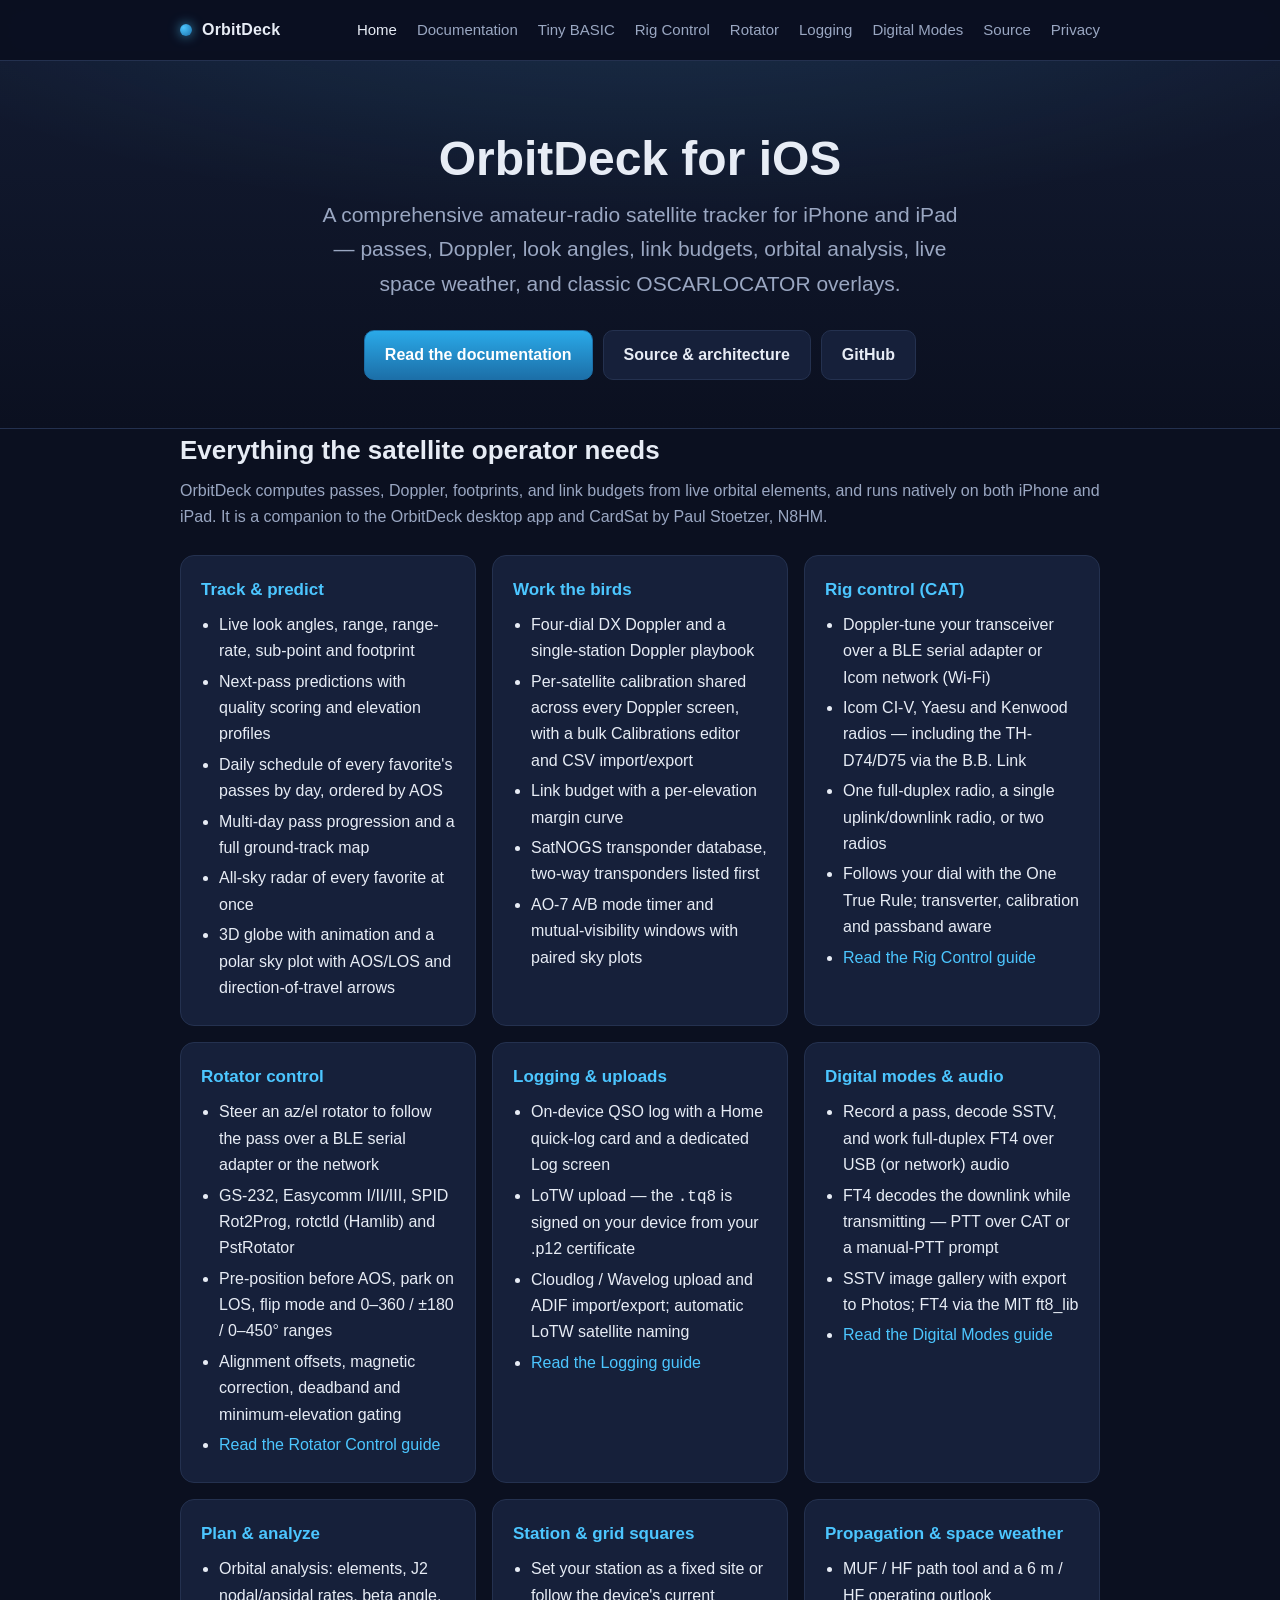
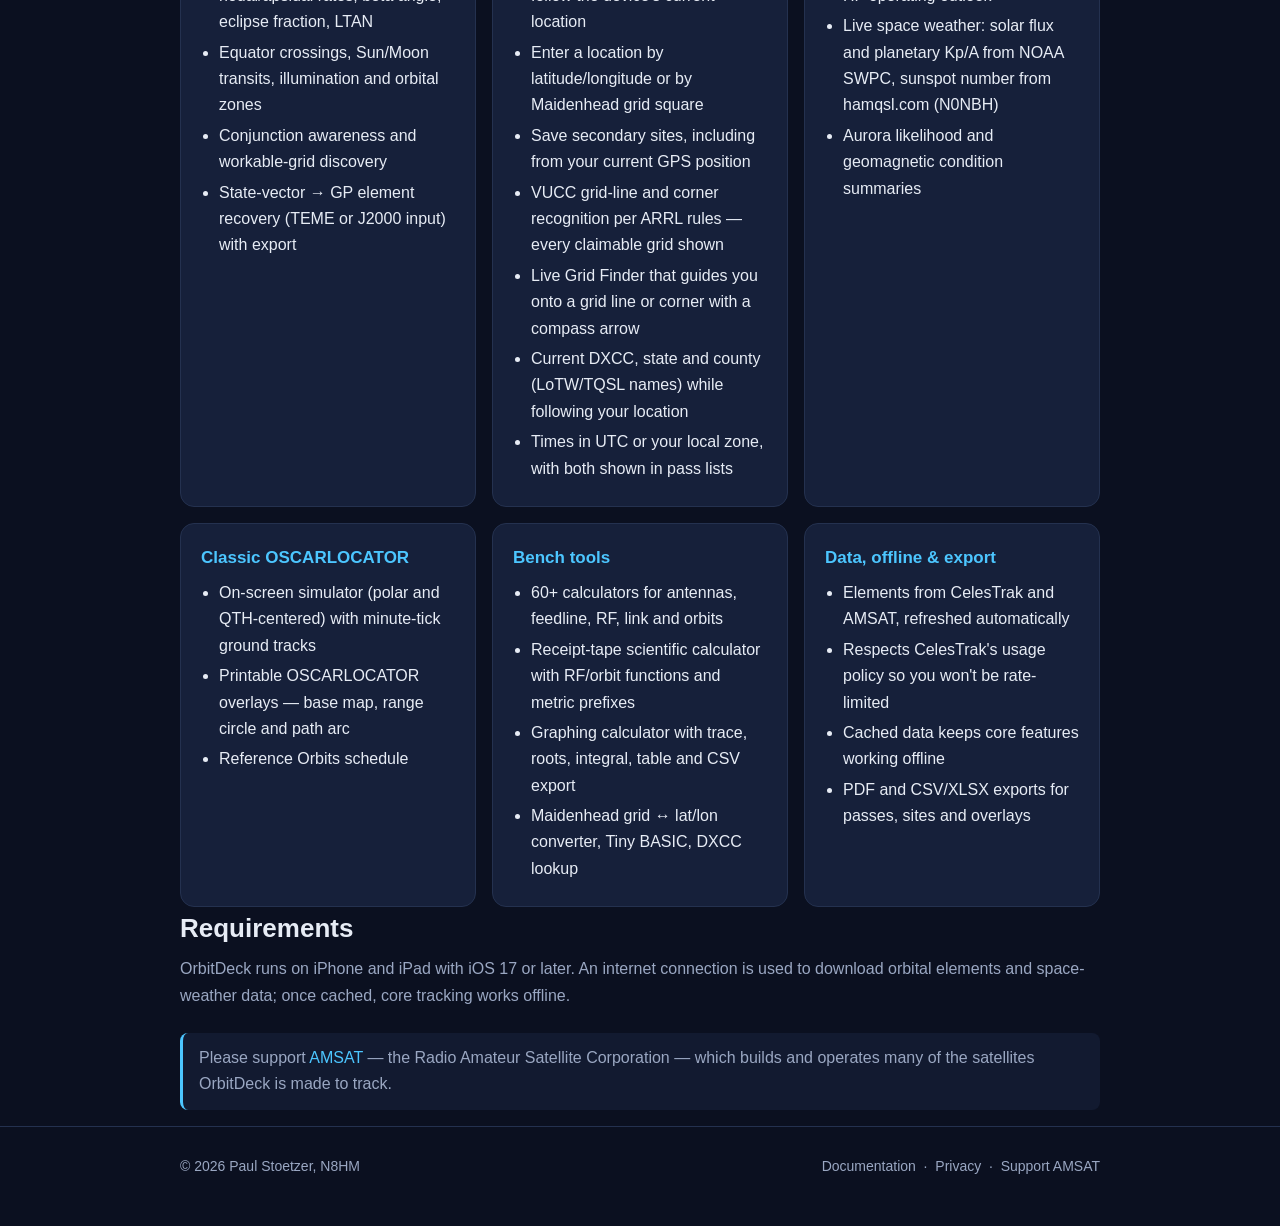
==== docs/index.html @ 274c2a49 "0.9.14: logging + LoTW/Cloudlog, SSTV, full-duplex FT4, rigctl, HEO arrow fix Turns OrbitDeck into a" ====
<!DOCTYPE html>
<html lang="en">
<head>
    <meta charset="utf-8">
    <meta name="viewport" content="width=device-width, initial-scale=1">
    <title>OrbitDeck for iOS — Amateur satellite tracking</title>
    <meta name="description" content="OrbitDeck for iOS is a comprehensive amateur-radio satellite tracker for iPhone and iPad: passes, Doppler, look angles, link budgets, orbital analysis, space weather, and classic OSCARLOCATOR overlays.">
    <link rel="stylesheet" href="styles.css">
</head>
<body>
    <header class="site-header">
        <nav class="nav">
            <a class="brand" href="index.html"><span class="dot"></span>OrbitDeck</a>
            <a class="navlink" href="index.html" aria-current="page">Home</a>
            <a class="navlink" href="documentation.html">Documentation</a>
            <a class="navlink" href="tinybasic.html">Tiny BASIC</a>
            <a class="navlink" href="catcontrol.html">Rig Control</a>
            <a class="navlink" href="rotator.html">Rotator</a>
            <a class="navlink" href="logging.html">Logging</a>
            <a class="navlink" href="digitalmodes.html">Digital Modes</a>
            <a class="navlink" href="source.html">Source</a>
            <a class="navlink" href="privacy.html">Privacy</a>
        </nav>
    </header>

    <section class="hero">
        <div class="container">
            <h1>OrbitDeck for iOS</h1>
            <p class="tagline">A comprehensive amateur-radio satellite tracker for iPhone and iPad — passes, Doppler, look angles, link budgets, orbital analysis, live space weather, and classic OSCARLOCATOR overlays.</p>
            <div class="badges">
                <a class="btn primary" href="documentation.html">Read the documentation</a>
                <a class="btn" href="source.html">Source &amp; architecture</a>
                <a class="btn" href="https://github.com/prstoetzer/OrbitDeckiOS" rel="noopener">GitHub</a>
            </div>
        </div>
    </section>

    <section class="container">
        <h2>Everything the satellite operator needs</h2>
        <p class="section-intro">OrbitDeck computes passes, Doppler, footprints, and link budgets from live orbital elements, and runs natively on both iPhone and iPad. It is a companion to the OrbitDeck desktop app and CardSat by Paul Stoetzer, N8HM.</p>

        <div class="grid">
            <div class="card">
                <h3>Track &amp; predict</h3>
                <ul>
                    <li>Live look angles, range, range-rate, sub-point and footprint</li>
                    <li>Next-pass predictions with quality scoring and elevation profiles</li>
                    <li>Daily schedule of every favorite's passes by day, ordered by AOS</li>
                    <li>Multi-day pass progression and a full ground-track map</li>
                    <li>All-sky radar of every favorite at once</li>
                    <li>3D globe with animation and a polar sky plot with AOS/LOS and direction-of-travel arrows</li>
                </ul>
            </div>

            <div class="card">
                <h3>Work the birds</h3>
                <ul>
                    <li>Four-dial DX Doppler and a single-station Doppler playbook</li>
                    <li>Per-satellite calibration shared across every Doppler screen, with a bulk Calibrations editor and CSV import/export</li>
                    <li>Link budget with a per-elevation margin curve</li>
                    <li>SatNOGS transponder database, two-way transponders listed first</li>
                    <li>AO-7 A/B mode timer and mutual-visibility windows with paired sky plots</li>
                </ul>
            </div>

            <div class="card">
                <h3>Rig control (CAT)</h3>
                <ul>
                    <li>Doppler-tune your transceiver over a BLE serial adapter or Icom network (Wi-Fi)</li>
                    <li>Icom CI-V, Yaesu and Kenwood radios — including the TH-D74/D75 via the B.B. Link</li>
                    <li>One full-duplex radio, a single uplink/downlink radio, or two radios</li>
                    <li>Follows your dial with the One True Rule; transverter, calibration and passband aware</li>
                    <li><a href="catcontrol.html">Read the Rig Control guide</a></li>
                </ul>
            </div>

            <div class="card">
                <h3>Rotator control</h3>
                <ul>
                    <li>Steer an az/el rotator to follow the pass over a BLE serial adapter or the network</li>
                    <li>GS-232, Easycomm I/II/III, SPID Rot2Prog, rotctld (Hamlib) and PstRotator</li>
                    <li>Pre-position before AOS, park on LOS, flip mode and 0–360 / ±180 / 0–450° ranges</li>
                    <li>Alignment offsets, magnetic correction, deadband and minimum-elevation gating</li>
                    <li><a href="rotator.html">Read the Rotator Control guide</a></li>
                </ul>
            </div>

            <div class="card">
                <h3>Logging &amp; uploads</h3>
                <ul>
                    <li>On-device QSO log with a Home quick-log card and a dedicated Log screen</li>
                    <li>LoTW upload — the <code>.tq8</code> is signed on your device from your .p12 certificate</li>
                    <li>Cloudlog / Wavelog upload and ADIF import/export; automatic LoTW satellite naming</li>
                    <li><a href="logging.html">Read the Logging guide</a></li>
                </ul>
            </div>

            <div class="card">
                <h3>Digital modes &amp; audio</h3>
                <ul>
                    <li>Record a pass, decode SSTV, and work full-duplex FT4 over USB (or network) audio</li>
                    <li>FT4 decodes the downlink while transmitting — PTT over CAT or a manual-PTT prompt</li>
                    <li>SSTV image gallery with export to Photos; FT4 via the MIT ft8_lib</li>
                    <li><a href="digitalmodes.html">Read the Digital Modes guide</a></li>
                </ul>
            </div>

            <div class="card">
                <h3>Plan &amp; analyze</h3>
                <ul>
                    <li>Orbital analysis: elements, J2 nodal/apsidal rates, beta angle, eclipse fraction, LTAN</li>
                    <li>Equator crossings, Sun/Moon transits, illumination and orbital zones</li>
                    <li>Conjunction awareness and workable-grid discovery</li>
                    <li>State-vector &rarr; GP element recovery (TEME or J2000 input) with export</li>
                </ul>
            </div>

            <div class="card">
                <h3>Station &amp; grid squares</h3>
                <ul>
                    <li>Set your station as a fixed site or follow the device's current location</li>
                    <li>Enter a location by latitude/longitude or by Maidenhead grid square</li>
                    <li>Save secondary sites, including from your current GPS position</li>
                    <li>VUCC grid-line and corner recognition per ARRL rules — every claimable grid shown</li>
                    <li>Live Grid Finder that guides you onto a grid line or corner with a compass arrow</li>
                    <li>Current DXCC, state and county (LoTW/TQSL names) while following your location</li>
                    <li>Times in UTC or your local zone, with both shown in pass lists</li>
                </ul>
            </div>

            <div class="card">
                <h3>Propagation &amp; space weather</h3>
                <ul>
                    <li>MUF / HF path tool and a 6 m / HF operating outlook</li>
                    <li>Live space weather: solar flux and planetary Kp/A from NOAA SWPC, sunspot number from hamqsl.com (N0NBH)</li>
                    <li>Aurora likelihood and geomagnetic condition summaries</li>
                </ul>
            </div>

            <div class="card">
                <h3>Classic OSCARLOCATOR</h3>
                <ul>
                    <li>On-screen simulator (polar and QTH-centered) with minute-tick ground tracks</li>
                    <li>Printable OSCARLOCATOR overlays — base map, range circle and path arc</li>
                    <li>Reference Orbits schedule</li>
                </ul>
            </div>

            <div class="card">
                <h3>Bench tools</h3>
                <ul>
                    <li>60+ calculators for antennas, feedline, RF, link and orbits</li>
                    <li>Receipt-tape scientific calculator with RF/orbit functions and metric prefixes</li>
                    <li>Graphing calculator with trace, roots, integral, table and CSV export</li>
                    <li>Maidenhead grid &harr; lat/lon converter, Tiny BASIC, DXCC lookup</li>
                </ul>
            </div>

            <div class="card">
                <h3>Data, offline &amp; export</h3>
                <ul>
                    <li>Elements from CelesTrak and AMSAT, refreshed automatically</li>
                    <li>Respects CelesTrak's usage policy so you won't be rate-limited</li>
                    <li>Cached data keeps core features working offline</li>
                    <li>PDF and CSV/XLSX exports for passes, sites and overlays</li>
                </ul>
            </div>
        </div>
    </section>

    <section class="container">
        <h2>Requirements</h2>
        <p class="section-intro">OrbitDeck runs on iPhone and iPad with iOS 17 or later. An internet connection is used to download orbital elements and space-weather data; once cached, core tracking works offline.</p>

        <div class="note">
            Please support <a href="https://www.amsat.org" rel="noopener">AMSAT</a> — the Radio Amateur Satellite Corporation — which builds and operates many of the satellites OrbitDeck is made to track.
        </div>
    </section>

    <footer class="site-footer">
        <div class="container">
            <span>&copy; 2026 Paul Stoetzer, N8HM</span>
            <span>
                <a href="documentation.html">Documentation</a> &nbsp;·&nbsp;
                <a href="privacy.html">Privacy</a> &nbsp;·&nbsp;
                <a href="https://www.amsat.org" rel="noopener">Support AMSAT</a>
            </span>
        </div>
    </footer>
</body>
</html>
---- docs/styles.css ----
/* OrbitDeck for iOS — GitHub Pages site
   Dependency-free static styles (no Jekyll build required). */

:root {
    --bg: #0b1020;
    --bg-elev: #121a30;
    --panel: #16203a;
    --border: #24314f;
    --text: #e7ecf5;
    --muted: #9aa7c2;
    --accent: #4cc6ff;
    --accent-2: #7ee787;
    --warning: #ffcc66;
    --max: 960px;
}

* { box-sizing: border-box; }

html { scroll-behavior: smooth; }

body {
    margin: 0;
    background: var(--bg);
    color: var(--text);
    font: 16px/1.65 -apple-system, BlinkMacSystemFont, "Segoe UI", Roboto, Helvetica, Arial, sans-serif;
    -webkit-font-smoothing: antialiased;
}

a { color: var(--accent); text-decoration: none; }
a:hover { text-decoration: underline; }

.container { max-width: var(--max); margin: 0 auto; padding: 0 20px; }

/* Header / nav */
.site-header {
    position: sticky;
    top: 0;
    z-index: 10;
    background: rgba(11, 16, 32, 0.85);
    backdrop-filter: saturate(160%) blur(12px);
    border-bottom: 1px solid var(--border);
}
.nav {
    display: flex;
    align-items: center;
    gap: 20px;
    height: 60px;
    max-width: var(--max);
    margin: 0 auto;
    padding: 0 20px;
}
.nav .brand {
    font-weight: 700;
    letter-spacing: 0.2px;
    color: var(--text);
    margin-right: auto;
    display: flex;
    align-items: center;
    gap: 10px;
}
.nav .brand .dot {
    width: 12px; height: 12px; border-radius: 50%;
    background: radial-gradient(circle at 30% 30%, var(--accent), #1c6fa8);
    box-shadow: 0 0 12px rgba(76, 198, 255, 0.7);
}
.nav a.navlink { color: var(--muted); font-size: 15px; }
.nav a.navlink:hover, .nav a.navlink[aria-current="page"] { color: var(--text); text-decoration: none; }

/* Hero */
.hero {
    padding: 72px 0 48px;
    text-align: center;
    background:
        radial-gradient(1200px 400px at 50% -120px, rgba(76,198,255,0.14), transparent 70%),
        linear-gradient(180deg, var(--bg-elev), var(--bg));
    border-bottom: 1px solid var(--border);
}
.hero h1 { font-size: clamp(30px, 6vw, 48px); margin: 0 0 12px; line-height: 1.1; }
.hero p.tagline { font-size: clamp(17px, 3vw, 21px); color: var(--muted); max-width: 640px; margin: 0 auto 28px; }
.hero .badges { display: flex; gap: 10px; justify-content: center; flex-wrap: wrap; }

.btn {
    display: inline-block;
    padding: 11px 20px;
    border-radius: 10px;
    font-weight: 600;
    border: 1px solid var(--border);
    background: var(--panel);
    color: var(--text);
}
.btn.primary { background: linear-gradient(180deg, #2aa9e8, #1c6fa8); border-color: #1c6fa8; color: #fff; }
.btn:hover { text-decoration: none; border-color: var(--accent); }

/* Sections */
section { padding: 40px 0; }
h2 { font-size: 26px; margin: 0 0 6px; }
h3 { font-size: 19px; margin: 26px 0 8px; }
.section-intro { color: var(--muted); margin: 0 0 24px; }

/* Feature grid */
.grid { display: grid; grid-template-columns: repeat(auto-fit, minmax(260px, 1fr)); gap: 16px; }
.card {
    background: var(--panel);
    border: 1px solid var(--border);
    border-radius: 14px;
    padding: 20px;
}
.card h3 { margin-top: 0; color: var(--accent); font-size: 17px; }
.card ul { margin: 8px 0 0; padding-left: 18px; }
.card li { margin: 4px 0; color: var(--text); }
.card li span { color: var(--muted); }

/* Docs layout */
.doc { display: grid; grid-template-columns: 220px 1fr; gap: 32px; align-items: start; }
.toc {
    position: sticky; top: 76px;
    border: 1px solid var(--border);
    border-radius: 12px;
    background: var(--panel);
    padding: 14px 16px;
    font-size: 14px;
}
.toc h4 { margin: 0 0 8px; font-size: 12px; letter-spacing: 0.08em; text-transform: uppercase; color: var(--muted); }
.toc a { display: block; color: var(--muted); padding: 3px 0; }
.toc a:hover { color: var(--text); text-decoration: none; }
.doc-body h2 { scroll-margin-top: 76px; border-top: 1px solid var(--border); padding-top: 26px; margin-top: 8px; }
.doc-body h2:first-child { border-top: 0; padding-top: 0; }
.doc-body code {
    background: var(--bg-elev); border: 1px solid var(--border);
    padding: 1px 6px; border-radius: 6px; font-size: 0.9em;
}
.doc-body pre {
    background: var(--bg-elev);
    border: 1px solid var(--border);
    border-radius: 10px;
    padding: 14px 16px;
    overflow-x: auto;
    font-size: 13.5px;
    line-height: 1.55;
    margin: 14px 0;
}
.doc-body pre code {
    background: none; border: 0; padding: 0; font-size: inherit;
}
.doc-body pre, .doc-body pre code {
    font-family: ui-monospace, SFMono-Regular, Menlo, Consolas, monospace;
    color: var(--text);
}
.swatch {
    display: inline-block; width: 14px; height: 14px;
    border-radius: 3px; border: 1px solid var(--border);
    vertical-align: middle; margin-right: 6px;
}
.doc-body table { border-collapse: collapse; width: 100%; margin: 14px 0; font-size: 14px; }
.doc-body th, .doc-body td { border: 1px solid var(--border); padding: 8px 10px; text-align: left; vertical-align: top; }
.doc-body th { background: var(--bg-elev); color: var(--muted); font-weight: 600; }

.note {
    border-left: 3px solid var(--accent);
    background: var(--bg-elev);
    padding: 12px 16px;
    border-radius: 8px;
    margin: 16px 0;
    color: var(--muted);
}

/* Legal / prose */
.prose { max-width: 760px; }
.prose h2 { margin-top: 34px; }
.prose ul { padding-left: 20px; }
.prose li { margin: 6px 0; }
.eyebrow { color: var(--accent); text-transform: uppercase; letter-spacing: 0.1em; font-size: 13px; font-weight: 700; }

/* Footer */
.site-footer {
    border-top: 1px solid var(--border);
    color: var(--muted);
    font-size: 14px;
    padding: 28px 0 48px;
}
.site-footer .container { display: flex; flex-wrap: wrap; gap: 12px 24px; justify-content: space-between; align-items: center; }
.site-footer a { color: var(--muted); }
.site-footer a:hover { color: var(--text); }

@media (max-width: 720px) {
    .doc { grid-template-columns: 1fr; }
    .toc { position: static; }
    .nav { gap: 14px; }
}
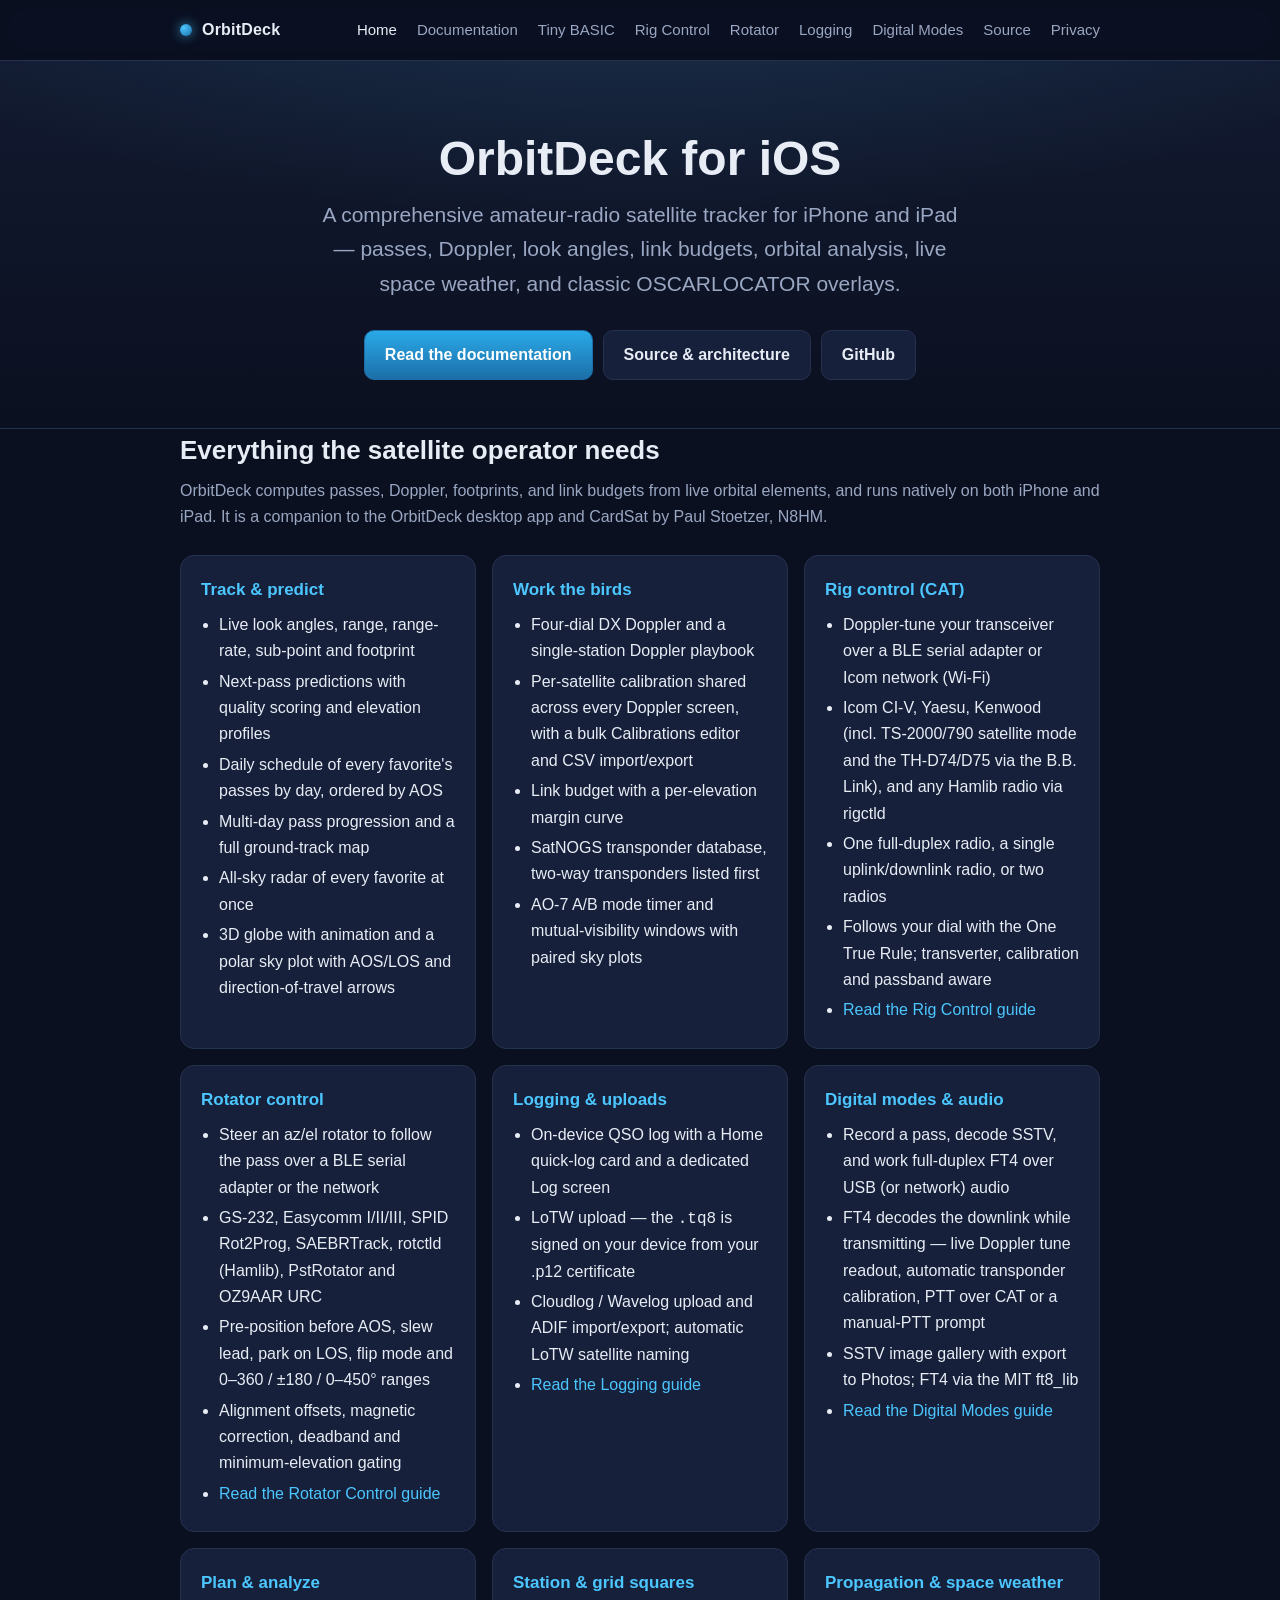
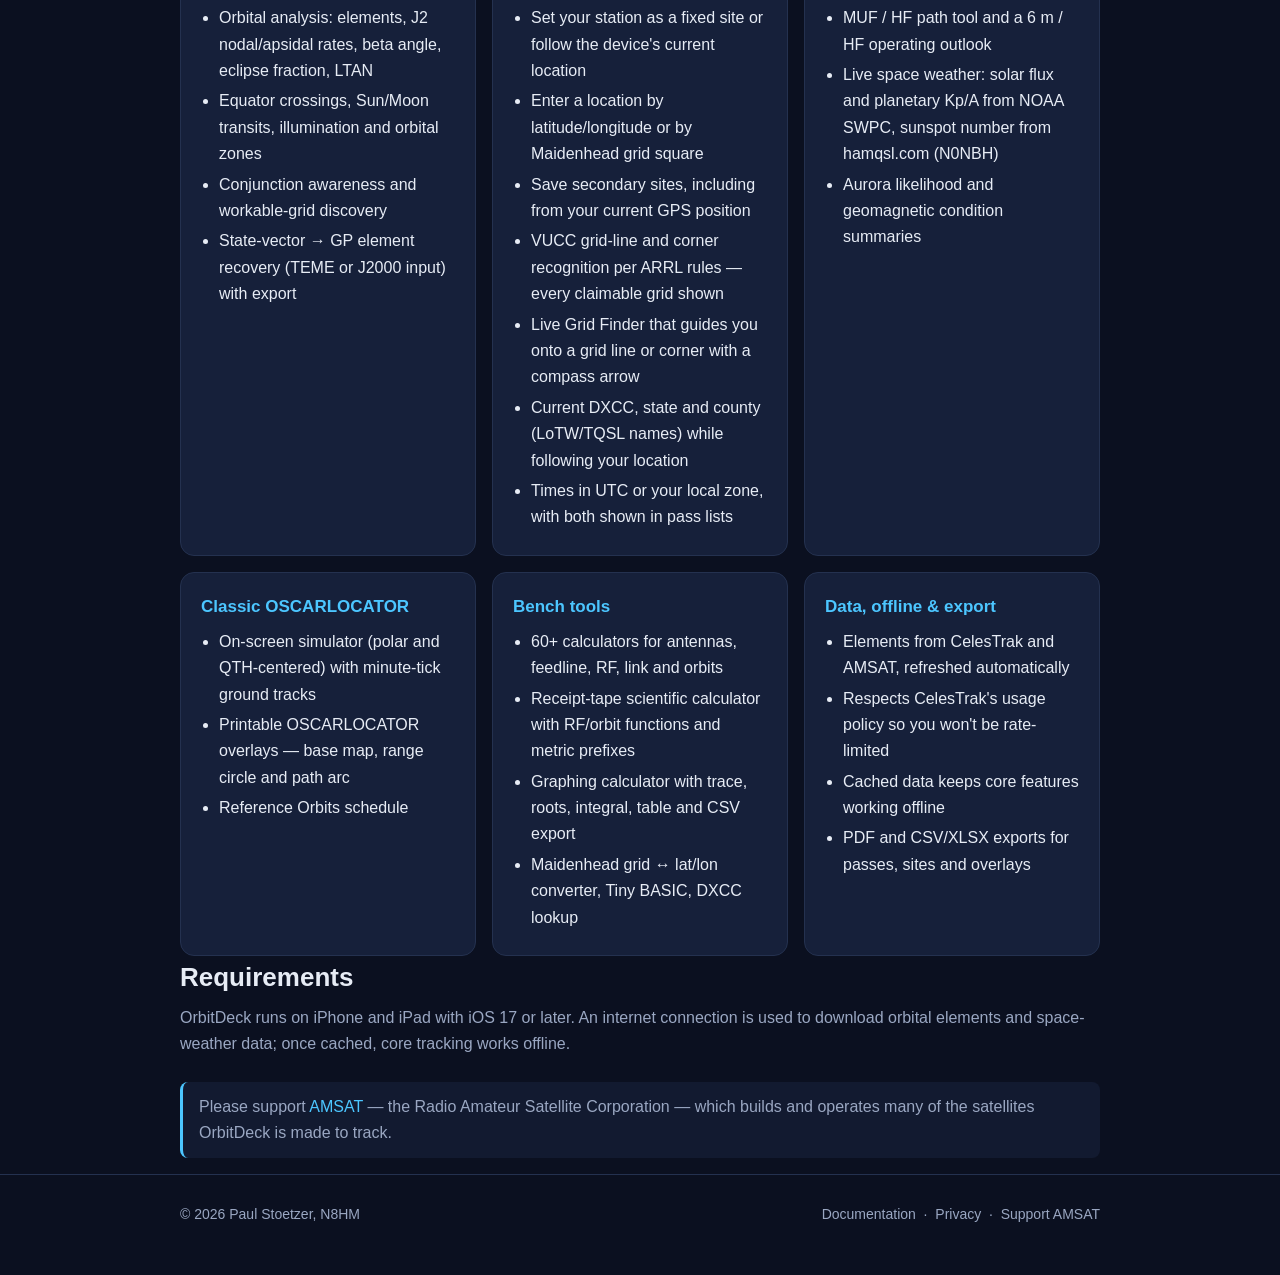
==== commit ae4ed1b1: "docs: refresh README + website for 0.9.14(11) features and fix stale claims Bring the GitHub README/" ====
--- a/docs/index.html
+++ b/docs/index.html
@@ -67,7 +67,7 @@
                 <h3>Rig control (CAT)</h3>
                 <ul>
                     <li>Doppler-tune your transceiver over a BLE serial adapter or Icom network (Wi-Fi)</li>
-                    <li>Icom CI-V, Yaesu and Kenwood radios — including the TH-D74/D75 via the B.B. Link</li>
+                    <li>Icom CI-V, Yaesu, Kenwood (incl. TS-2000/790 satellite mode and the TH-D74/D75 via the B.B. Link), and any Hamlib radio via rigctld</li>
                     <li>One full-duplex radio, a single uplink/downlink radio, or two radios</li>
                     <li>Follows your dial with the One True Rule; transverter, calibration and passband aware</li>
                     <li><a href="catcontrol.html">Read the Rig Control guide</a></li>
@@ -78,8 +78,8 @@
                 <h3>Rotator control</h3>
                 <ul>
                     <li>Steer an az/el rotator to follow the pass over a BLE serial adapter or the network</li>
-                    <li>GS-232, Easycomm I/II/III, SPID Rot2Prog, rotctld (Hamlib) and PstRotator</li>
-                    <li>Pre-position before AOS, park on LOS, flip mode and 0–360 / ±180 / 0–450° ranges</li>
+                    <li>GS-232, Easycomm I/II/III, SPID Rot2Prog, SAEBRTrack, rotctld (Hamlib), PstRotator and OZ9AAR URC</li>
+                    <li>Pre-position before AOS, slew lead, park on LOS, flip mode and 0–360 / ±180 / 0–450° ranges</li>
                     <li>Alignment offsets, magnetic correction, deadband and minimum-elevation gating</li>
                     <li><a href="rotator.html">Read the Rotator Control guide</a></li>
                 </ul>
@@ -99,7 +99,7 @@
                 <h3>Digital modes &amp; audio</h3>
                 <ul>
                     <li>Record a pass, decode SSTV, and work full-duplex FT4 over USB (or network) audio</li>
-                    <li>FT4 decodes the downlink while transmitting — PTT over CAT or a manual-PTT prompt</li>
+                    <li>FT4 decodes the downlink while transmitting — live Doppler tune readout, automatic transponder calibration, PTT over CAT or a manual-PTT prompt</li>
                     <li>SSTV image gallery with export to Photos; FT4 via the MIT ft8_lib</li>
                     <li><a href="digitalmodes.html">Read the Digital Modes guide</a></li>
                 </ul>
--- a/docs/styles.css
+++ b/docs/styles.css
@@ -182,8 +182,25 @@
 .site-footer a { color: var(--muted); }
 .site-footer a:hover { color: var(--text); }
 
+@media (max-width: 860px) {
+    /* Let the top menu wrap instead of overflowing: brand on its own row,
+       links flowing onto the next line(s). */
+    .nav {
+        flex-wrap: wrap;
+        height: auto;
+        gap: 8px 16px;
+        padding: 10px 16px;
+    }
+    .nav .brand { flex-basis: 100%; margin-right: 0; margin-bottom: 2px; }
+    .site-header { position: static; }   /* avoid a tall sticky bar eating the screen */
+}
+
 @media (max-width: 720px) {
     .doc { grid-template-columns: 1fr; }
     .toc { position: static; }
-    .nav { gap: 14px; }
-}
+    .doc-body h2 { scroll-margin-top: 12px; }
+    /* Wide tables (radio lists, file manifests) scroll horizontally instead of
+       forcing the page wider than the viewport. */
+    .doc-body table, .prose table { display: block; overflow-x: auto; -webkit-overflow-scrolling: touch; }
+    .container { padding-left: 16px; padding-right: 16px; }
+}
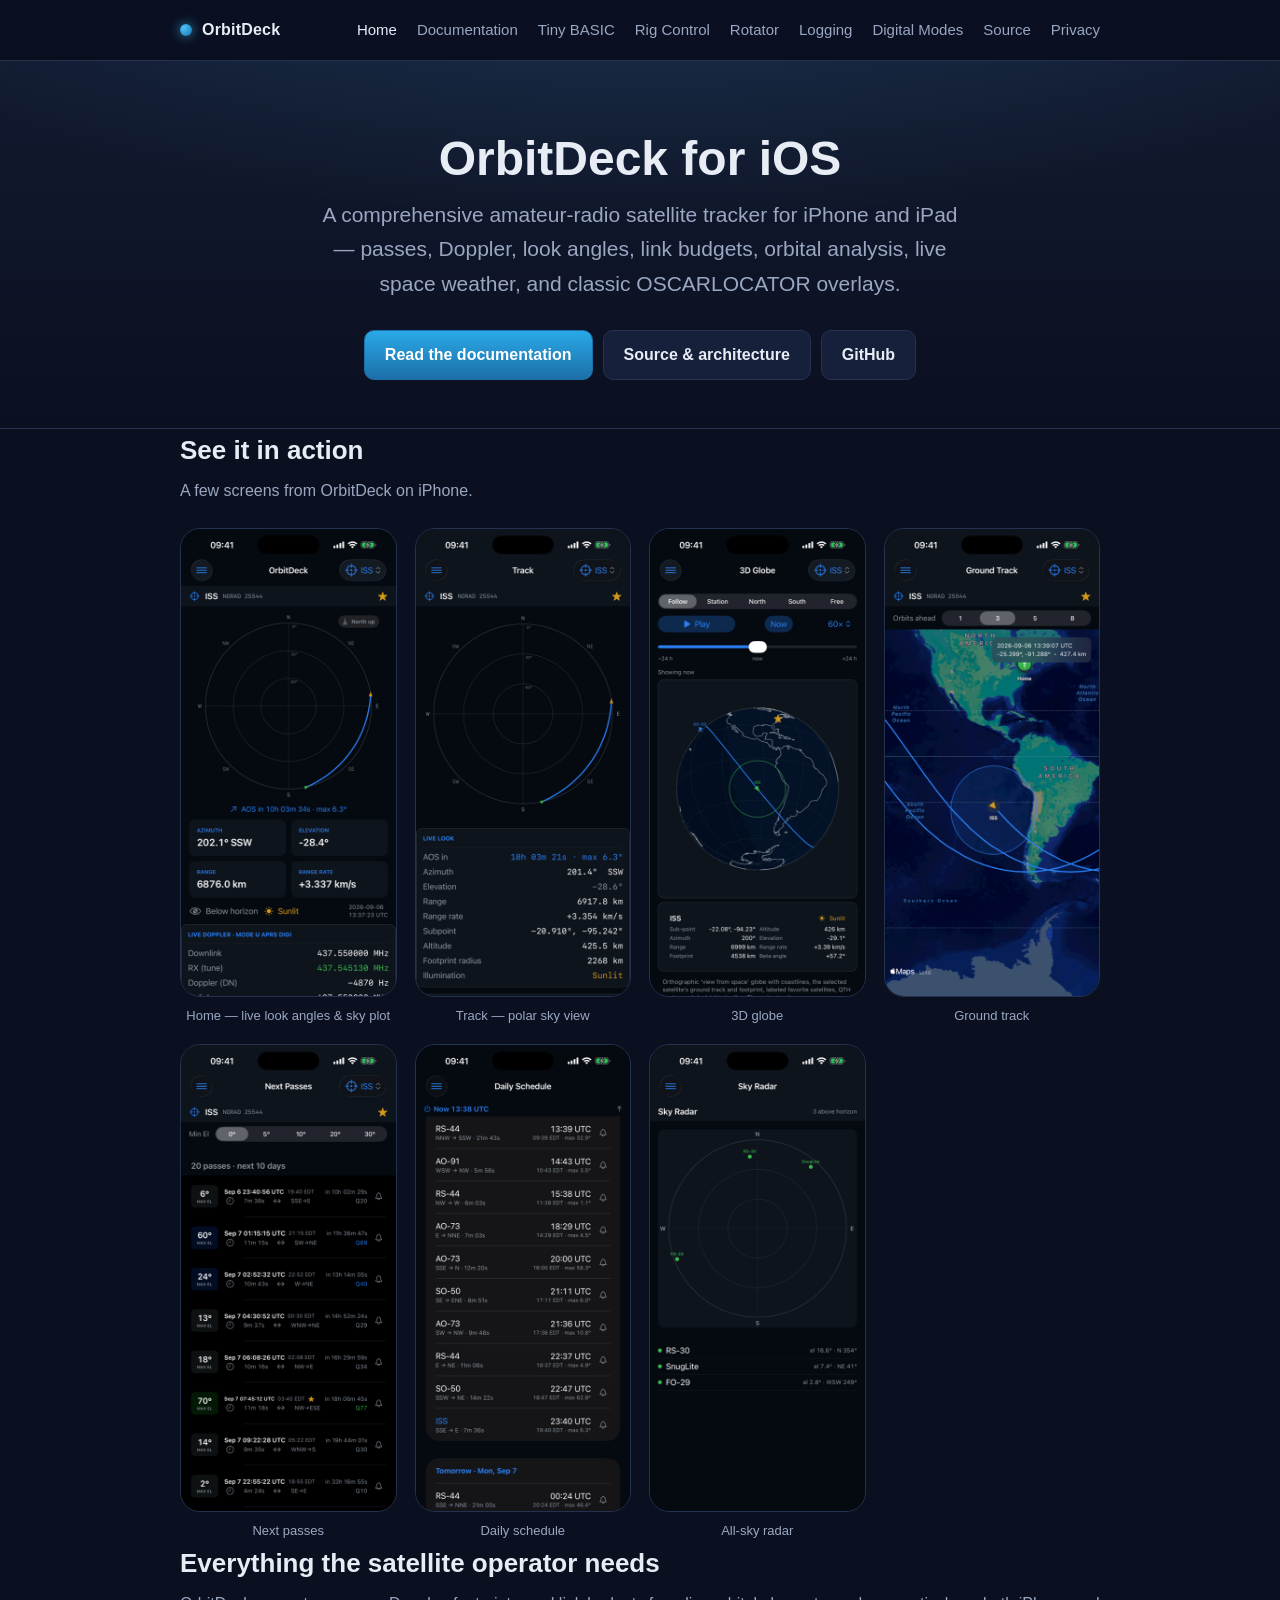
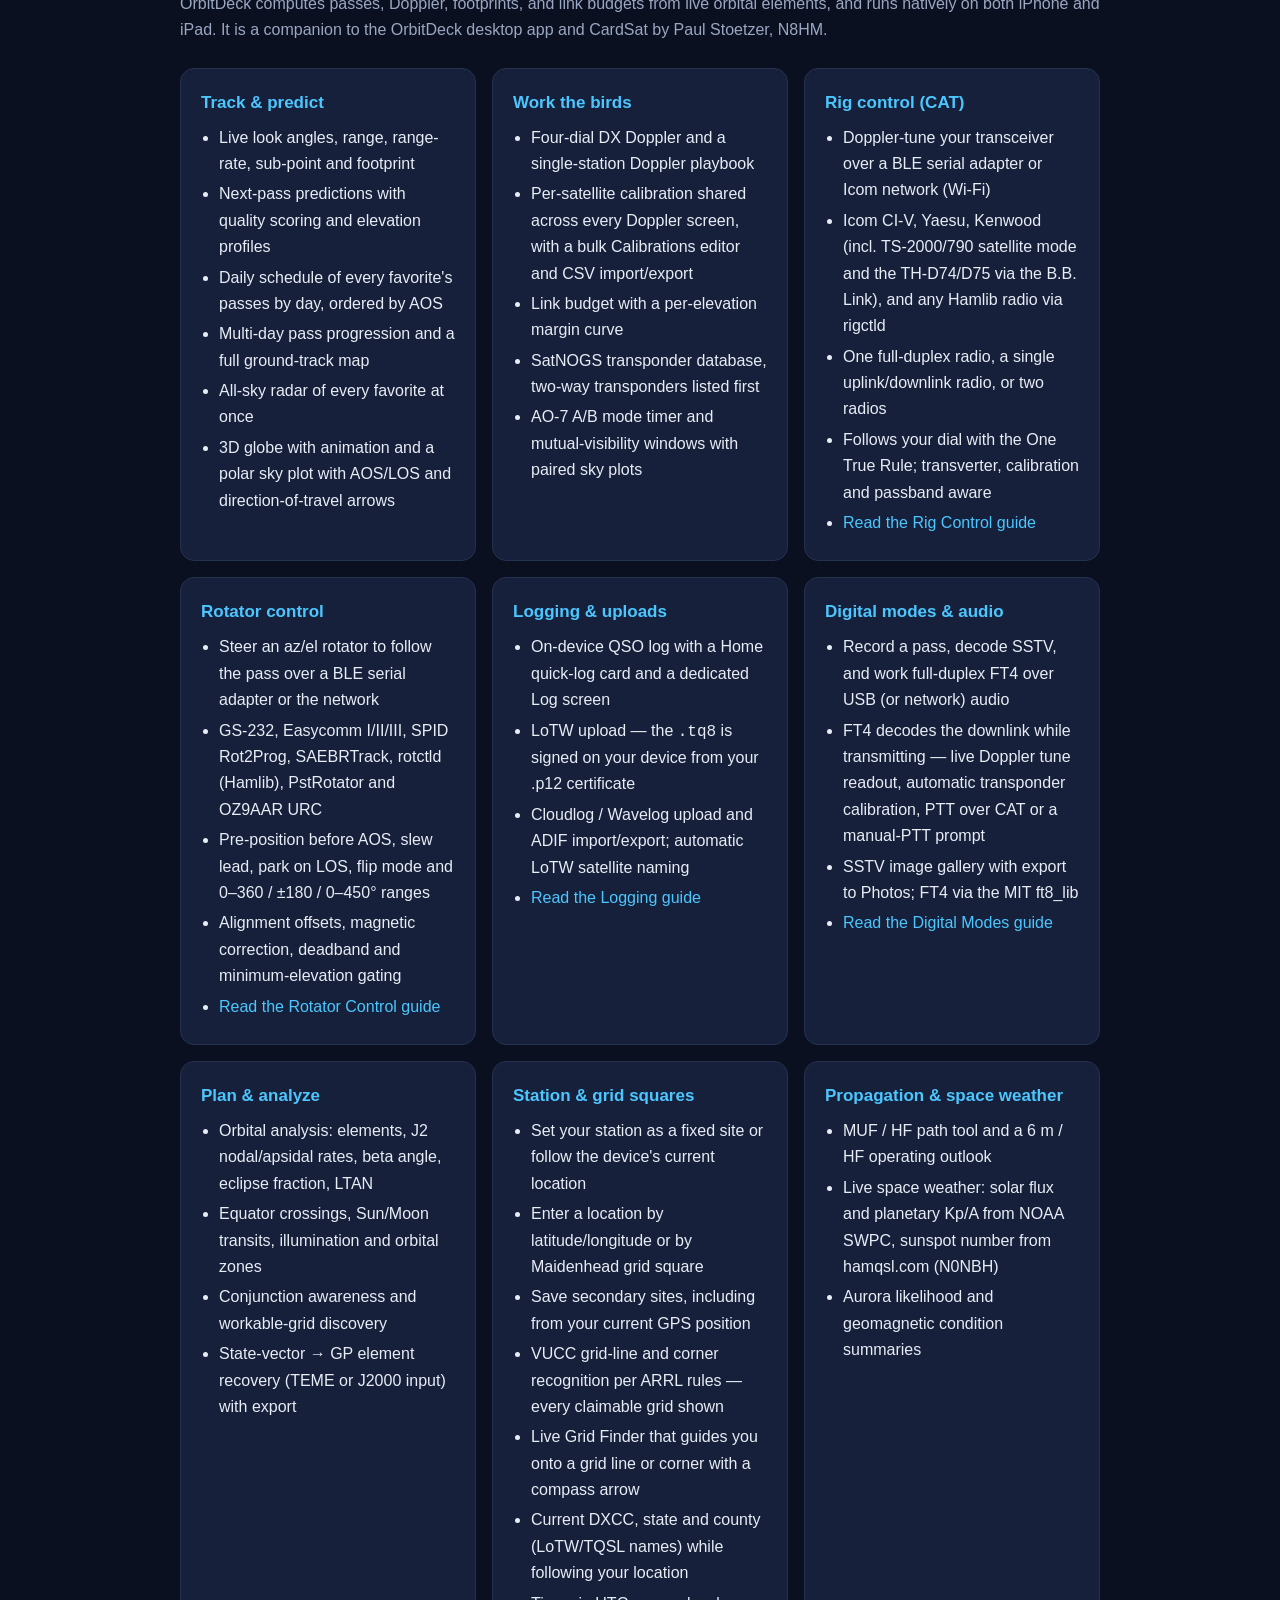
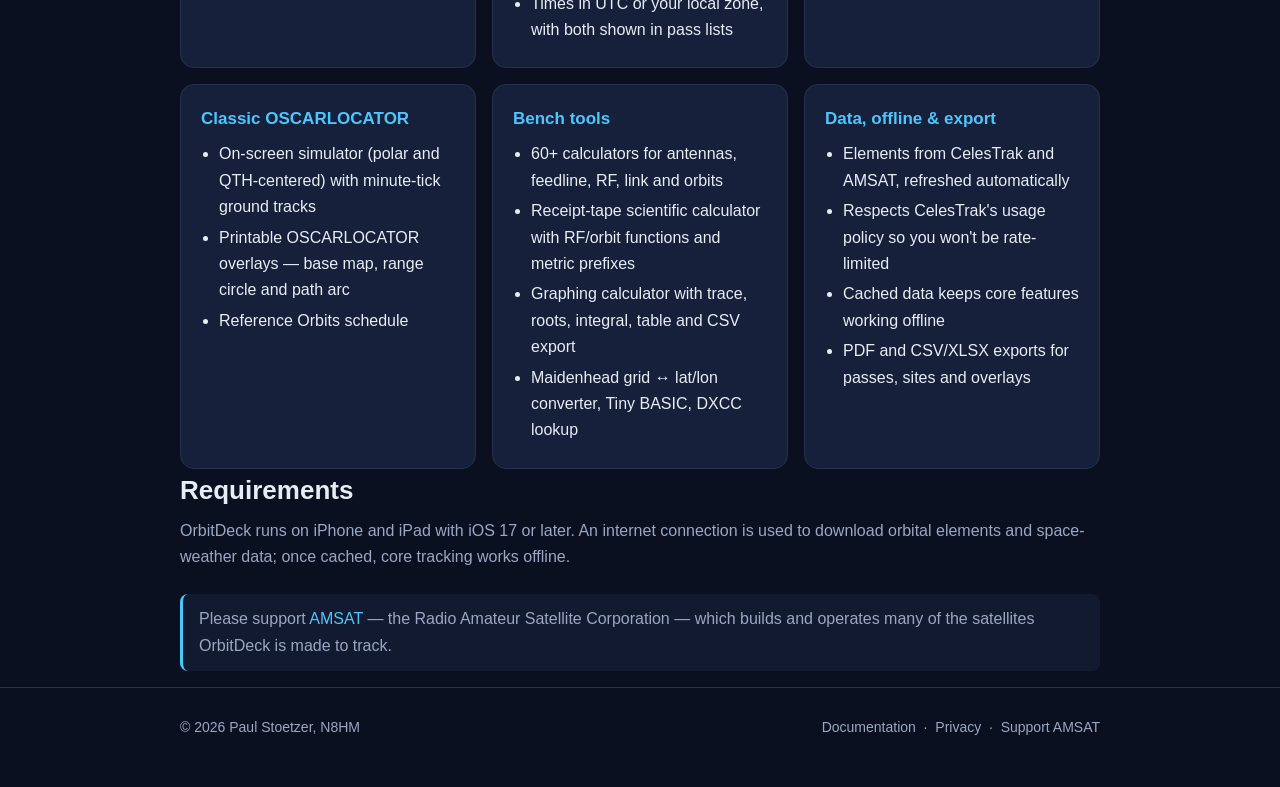
==== commit 11eada04: "docs: add iPhone screenshots to the website A "See it in action" gallery on the landing page (Home, " ====
--- a/docs/index.html
+++ b/docs/index.html
@@ -36,6 +36,20 @@
     </section>
 
     <section class="container">
+        <h2>See it in action</h2>
+        <p class="section-intro">A few screens from OrbitDeck on iPhone.</p>
+        <div class="shots">
+            <figure><img src="img/ss-home.png" width="460" height="1000" loading="lazy" alt="Home dashboard with live look angles and a polar sky plot"><figcaption>Home — live look angles &amp; sky plot</figcaption></figure>
+            <figure><img src="img/ss-track.png" width="460" height="1000" loading="lazy" alt="Track screen with a polar sky view of the pass"><figcaption>Track — polar sky view</figcaption></figure>
+            <figure><img src="img/ss-globe.png" width="460" height="1000" loading="lazy" alt="Animated 3D globe with the satellite ground track"><figcaption>3D globe</figcaption></figure>
+            <figure><img src="img/ss-groundtrack.png" width="460" height="1000" loading="lazy" alt="Ground-track map with footprint"><figcaption>Ground track</figcaption></figure>
+            <figure><img src="img/ss-passes.png" width="460" height="1000" loading="lazy" alt="Next-pass predictions with quality scoring"><figcaption>Next passes</figcaption></figure>
+            <figure><img src="img/ss-schedule.png" width="460" height="1000" loading="lazy" alt="Daily schedule of every favorite's passes by day"><figcaption>Daily schedule</figcaption></figure>
+            <figure><img src="img/ss-radar.png" width="460" height="1000" loading="lazy" alt="All-sky radar of every favorite satellite at once"><figcaption>All-sky radar</figcaption></figure>
+        </div>
+    </section>
+
+    <section class="container">
         <h2>Everything the satellite operator needs</h2>
         <p class="section-intro">OrbitDeck computes passes, Doppler, footprints, and link budgets from live orbital elements, and runs natively on both iPhone and iPad. It is a companion to the OrbitDeck desktop app and CardSat by Paul Stoetzer, N8HM.</p>
 
--- a/docs/styles.css
+++ b/docs/styles.css
@@ -204,3 +204,14 @@
     .doc-body table, .prose table { display: block; overflow-x: auto; -webkit-overflow-scrolling: touch; }
     .container { padding-left: 16px; padding-right: 16px; }
 }
+
+/* Screenshot gallery (App Store captures) */
+.shots { display: grid; grid-template-columns: repeat(auto-fit, minmax(170px, 1fr)); gap: 18px; margin-top: 8px; }
+.shots figure { margin: 0; }
+.shots img { width: 100%; height: auto; display: block; border-radius: 20px; border: 1px solid var(--border); background: var(--panel); }
+.shots figcaption { color: var(--muted); font-size: 13px; text-align: center; margin-top: 8px; }
+/* Inline contextual screenshot on the docs pages */
+.doc-shot { max-width: 320px; float: right; margin: 0 0 16px 20px; }
+.doc-shot img { width: 100%; height: auto; display: block; border-radius: 18px; border: 1px solid var(--border); }
+.doc-shot figcaption { color: var(--muted); font-size: 12px; text-align: center; margin-top: 6px; }
+@media (max-width: 640px) { .doc-shot { float: none; max-width: 240px; margin: 0 auto 16px; } }
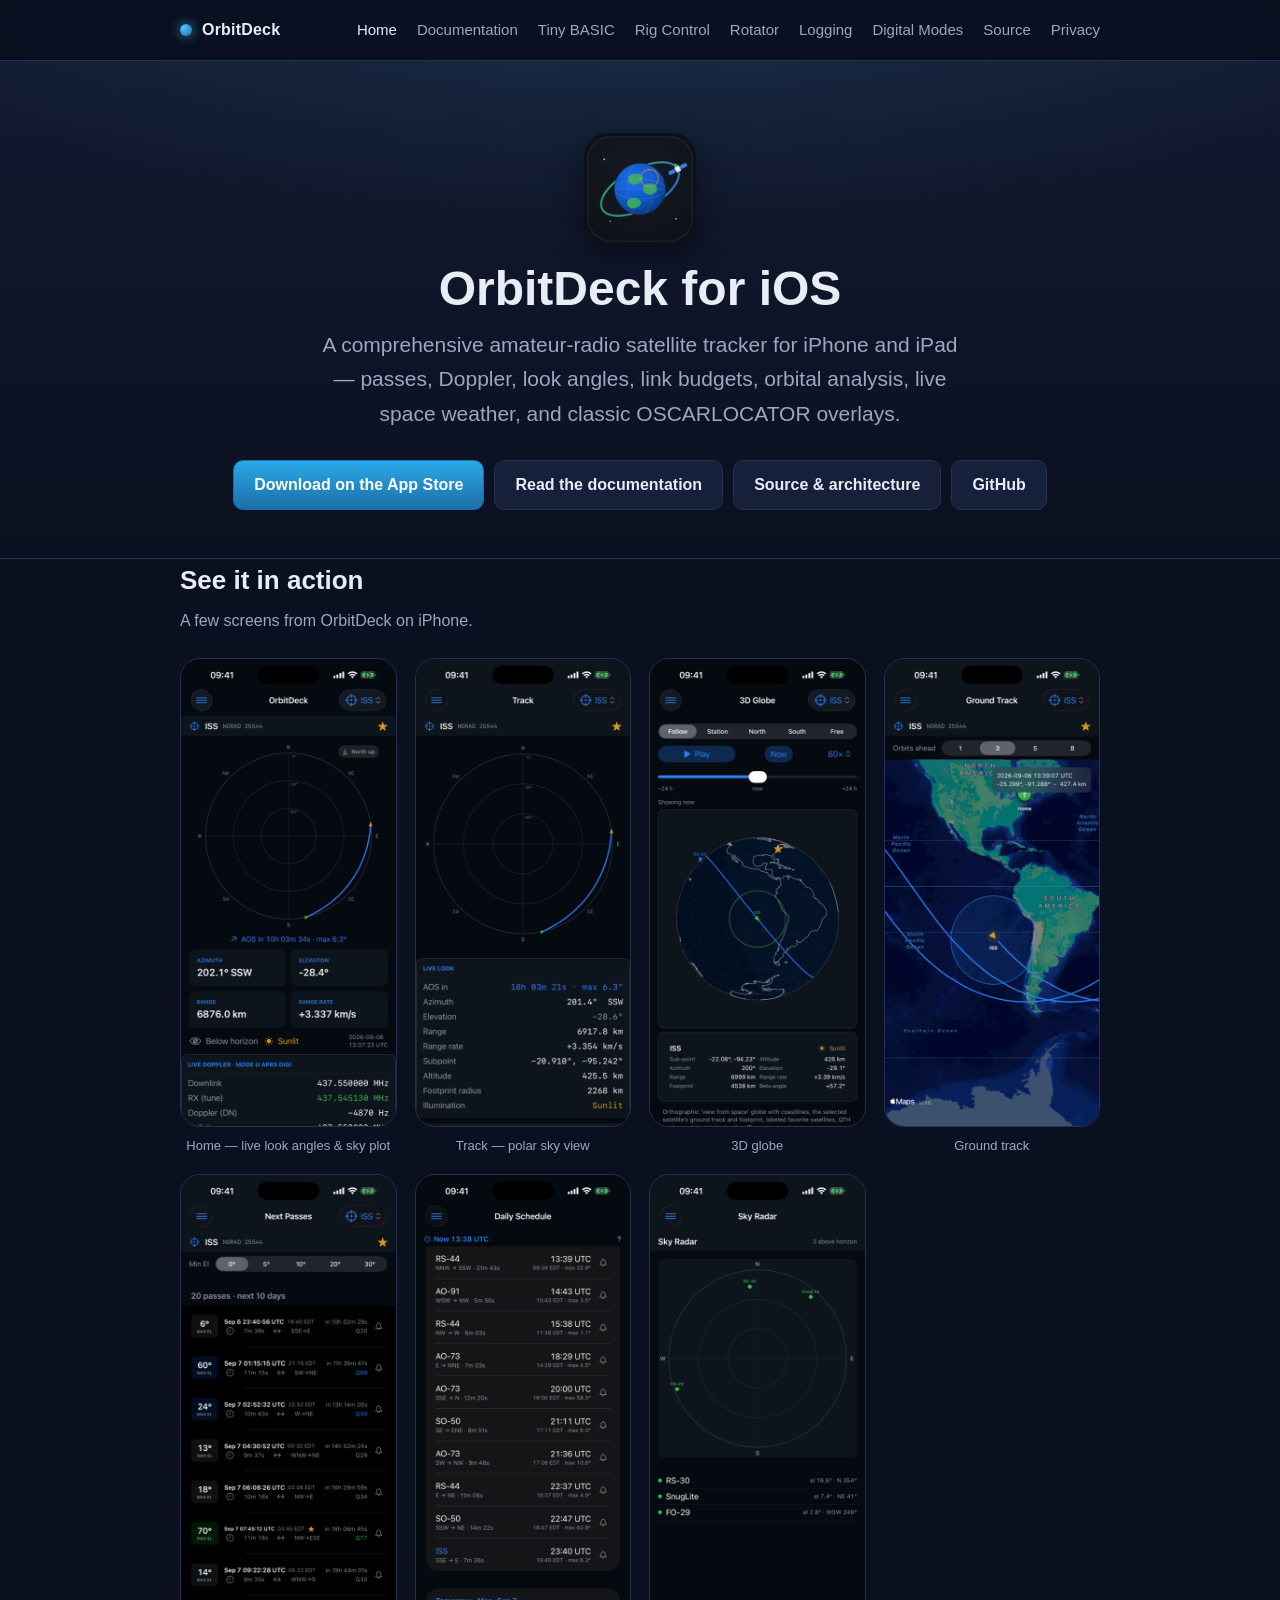
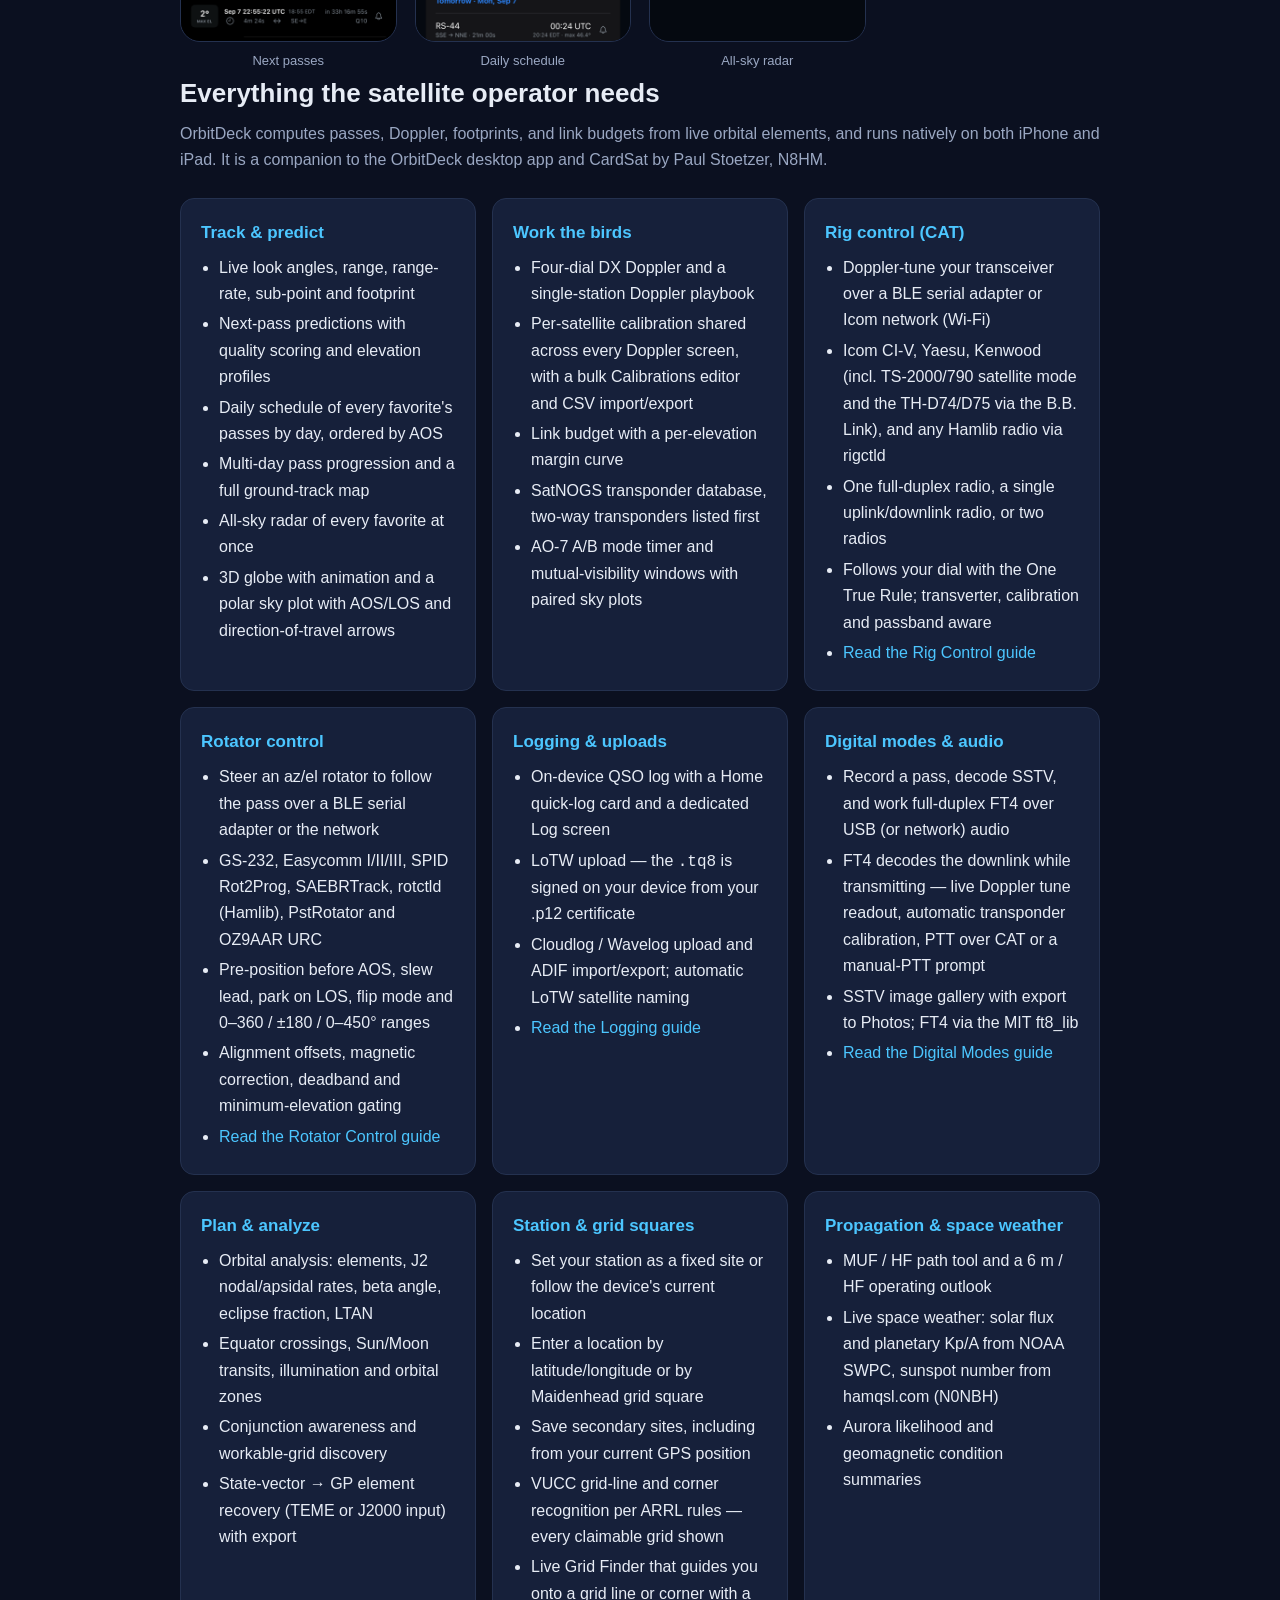
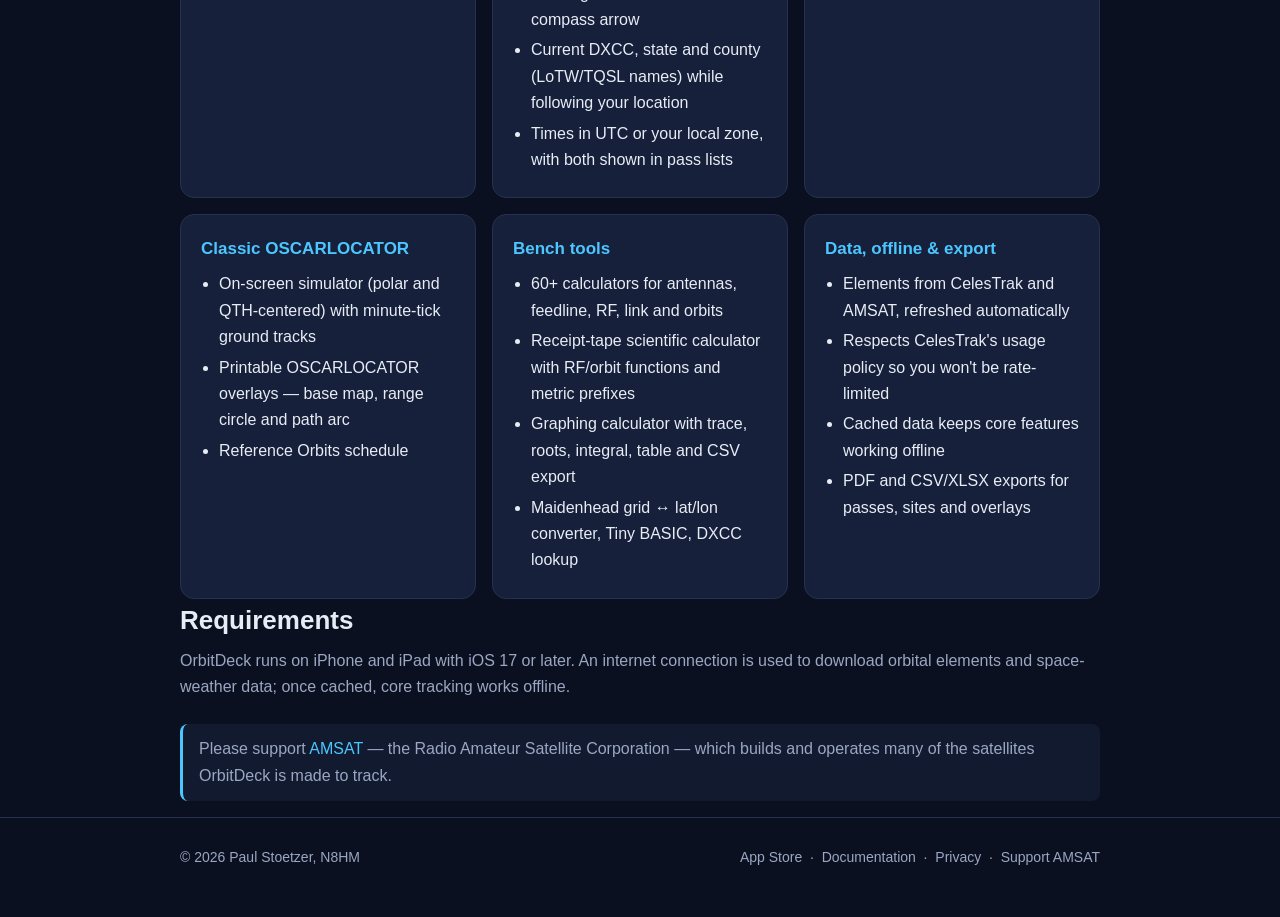
==== commit 1c5f93e5: "docs: add App Store link and app icon to the website OrbitDeck is live at apps.apple.com/app/orbitde" ====
--- a/docs/index.html
+++ b/docs/index.html
@@ -25,10 +25,12 @@
 
     <section class="hero">
         <div class="container">
+            <img class="hero-icon" src="img/appicon.png" width="112" height="112" alt="OrbitDeck app icon">
             <h1>OrbitDeck for iOS</h1>
             <p class="tagline">A comprehensive amateur-radio satellite tracker for iPhone and iPad — passes, Doppler, look angles, link budgets, orbital analysis, live space weather, and classic OSCARLOCATOR overlays.</p>
             <div class="badges">
-                <a class="btn primary" href="documentation.html">Read the documentation</a>
+                <a class="btn primary" href="https://apps.apple.com/app/orbitdeck/id6802070968" rel="noopener">Download on the App Store</a>
+                <a class="btn" href="documentation.html">Read the documentation</a>
                 <a class="btn" href="source.html">Source &amp; architecture</a>
                 <a class="btn" href="https://github.com/prstoetzer/OrbitDeckiOS" rel="noopener">GitHub</a>
             </div>
@@ -195,6 +197,7 @@
         <div class="container">
             <span>&copy; 2026 Paul Stoetzer, N8HM</span>
             <span>
+                <a href="https://apps.apple.com/app/orbitdeck/id6802070968" rel="noopener">App Store</a> &nbsp;·&nbsp;
                 <a href="documentation.html">Documentation</a> &nbsp;·&nbsp;
                 <a href="privacy.html">Privacy</a> &nbsp;·&nbsp;
                 <a href="https://www.amsat.org" rel="noopener">Support AMSAT</a>
--- a/docs/styles.css
+++ b/docs/styles.css
@@ -75,6 +75,15 @@
         linear-gradient(180deg, var(--bg-elev), var(--bg));
     border-bottom: 1px solid var(--border);
 }
+/* App icon above the headline. The artwork carries its own rounded outline, so the
+   border-radius here just matches it and keeps the square corners off the gradient. */
+.hero-icon {
+    display: block;
+    margin: 0 auto 18px;
+    width: 112px; height: 112px;
+    border-radius: 24px;
+    box-shadow: 0 10px 30px rgba(0, 0, 0, 0.45);
+}
 .hero h1 { font-size: clamp(30px, 6vw, 48px); margin: 0 0 12px; line-height: 1.1; }
 .hero p.tagline { font-size: clamp(17px, 3vw, 21px); color: var(--muted); max-width: 640px; margin: 0 auto 28px; }
 .hero .badges { display: flex; gap: 10px; justify-content: center; flex-wrap: wrap; }
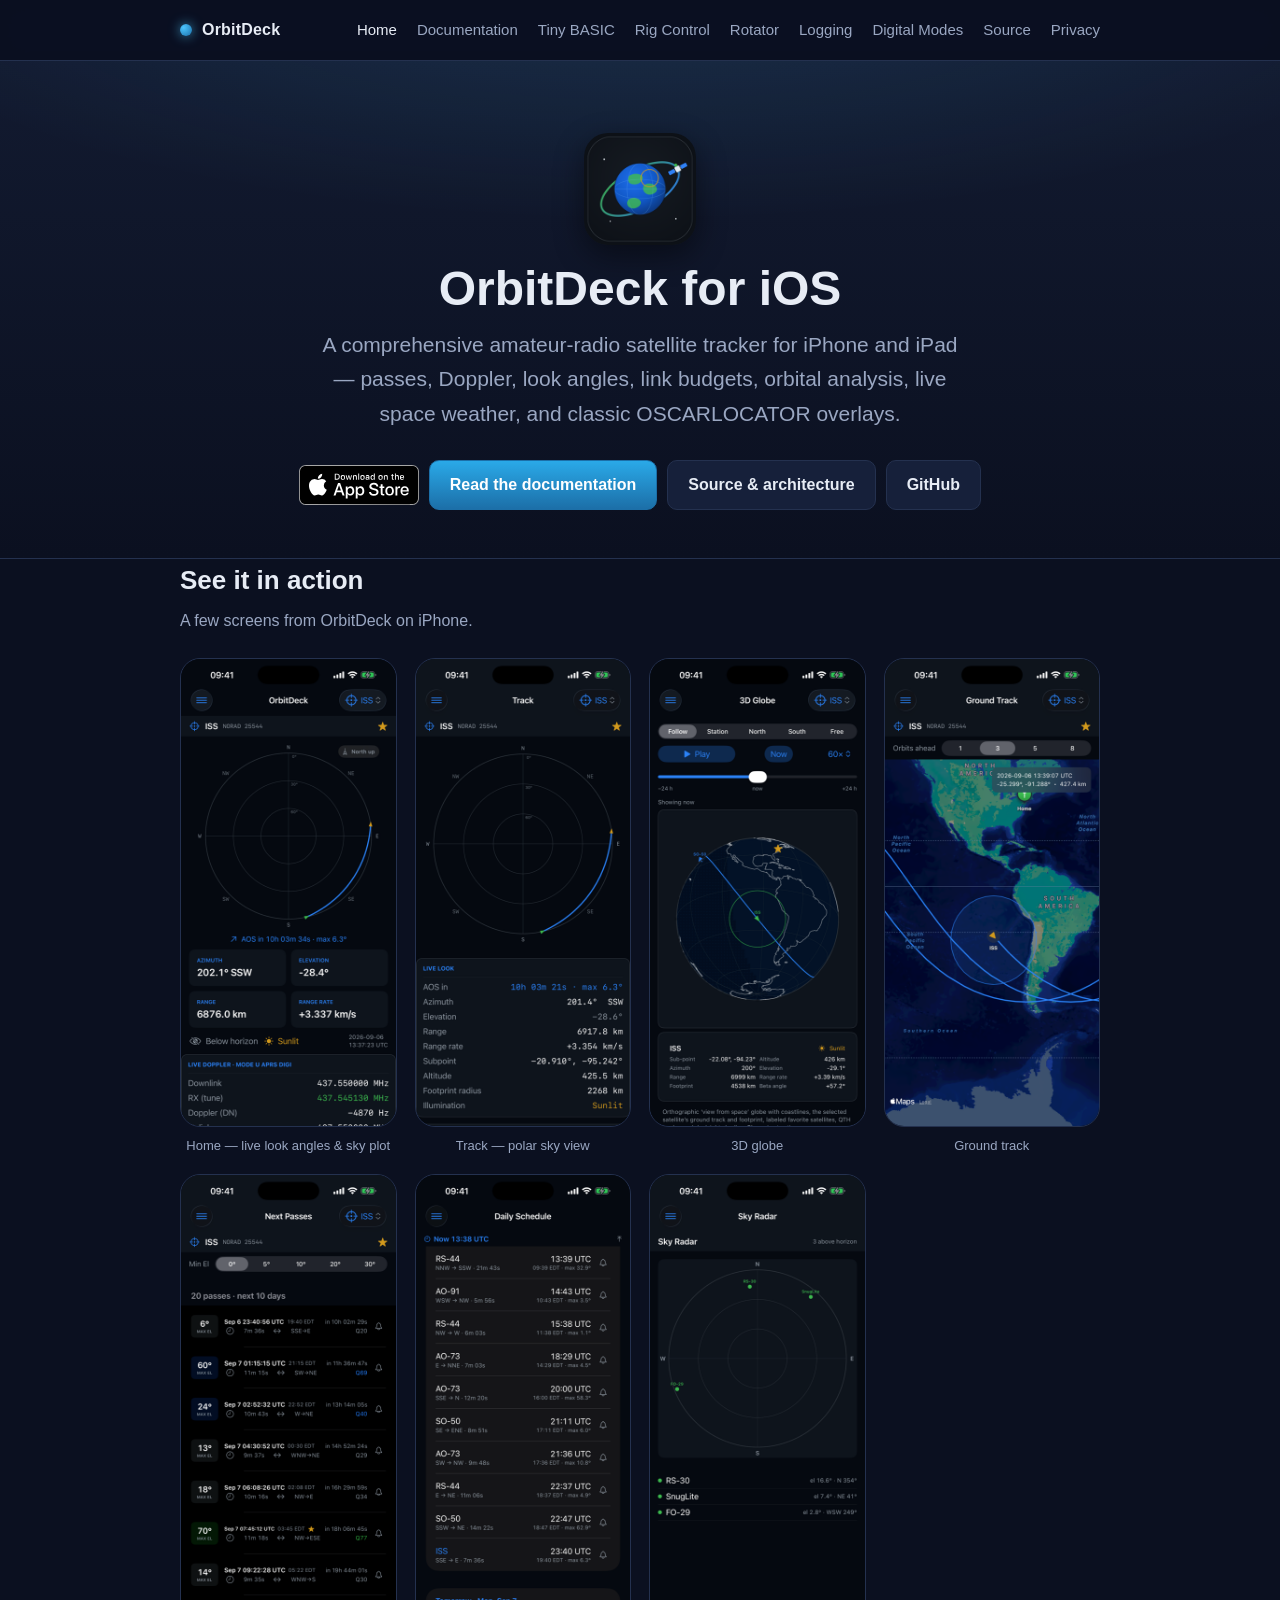
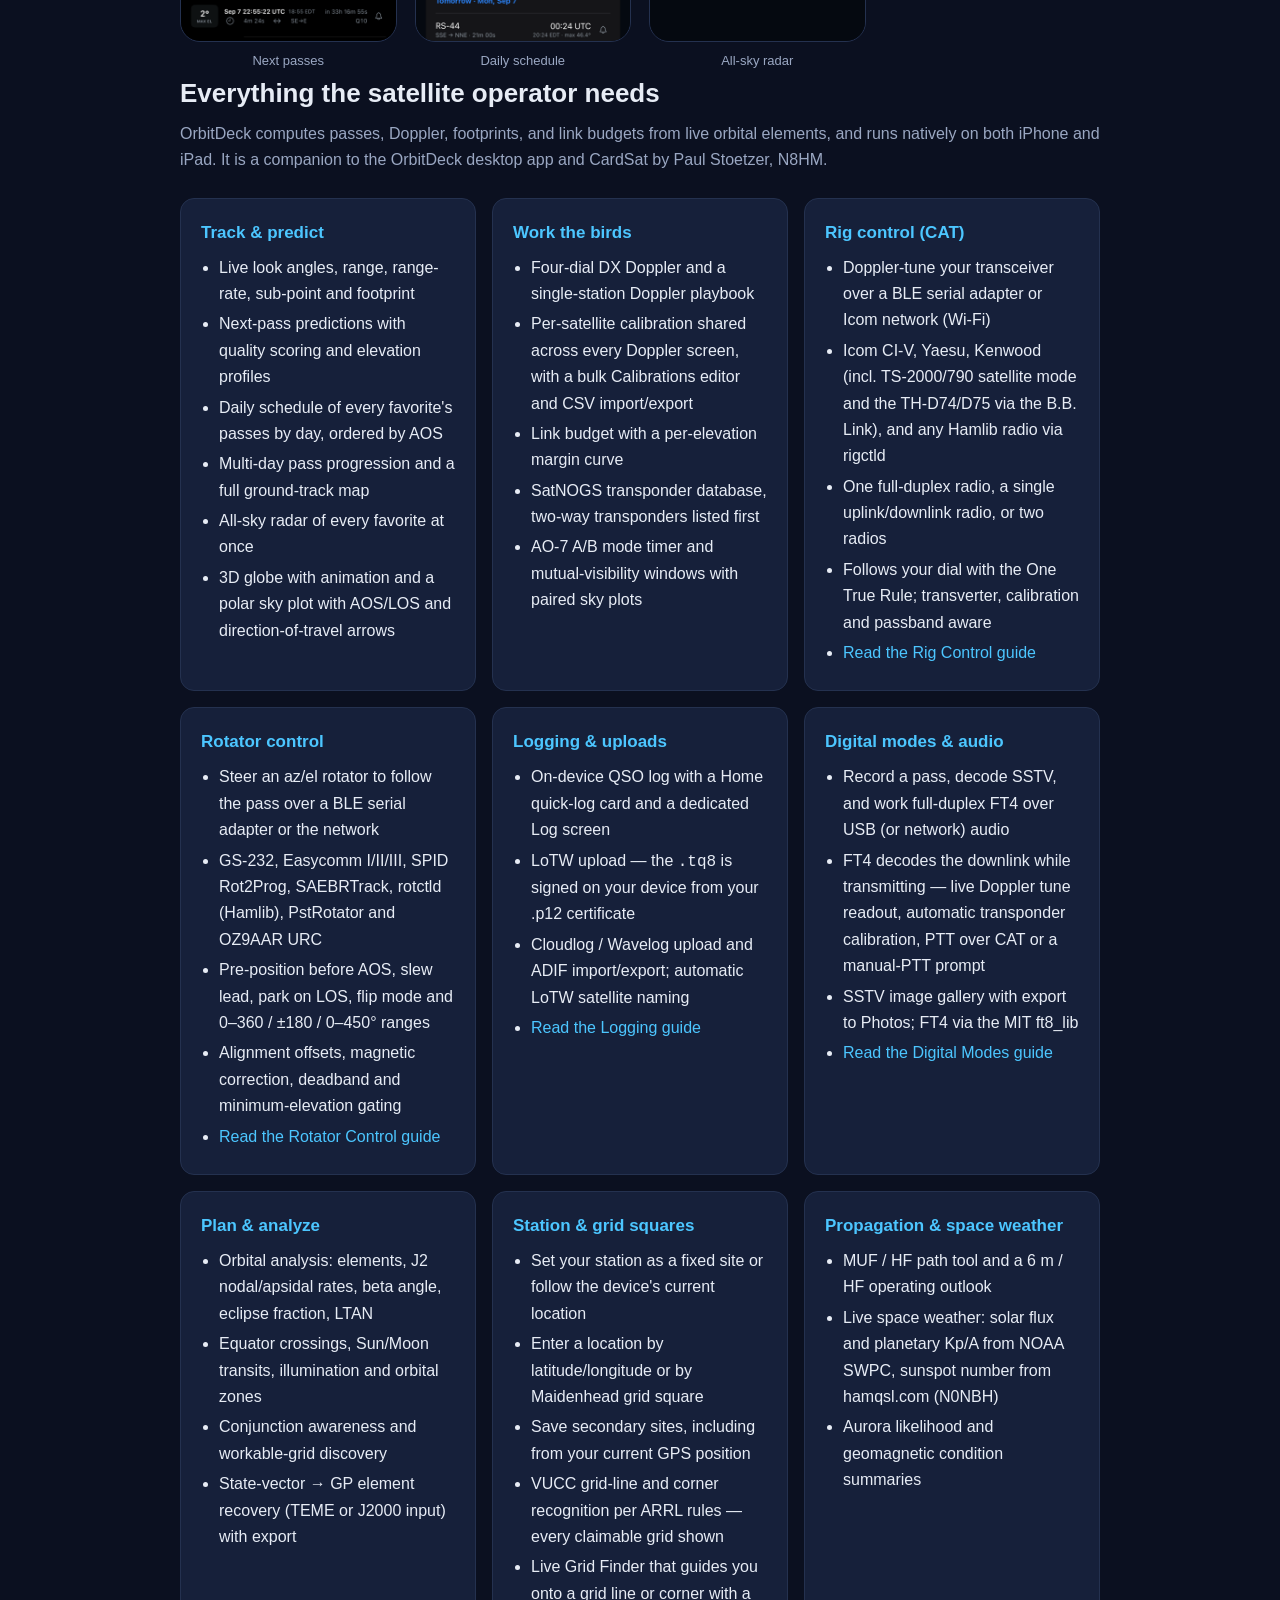
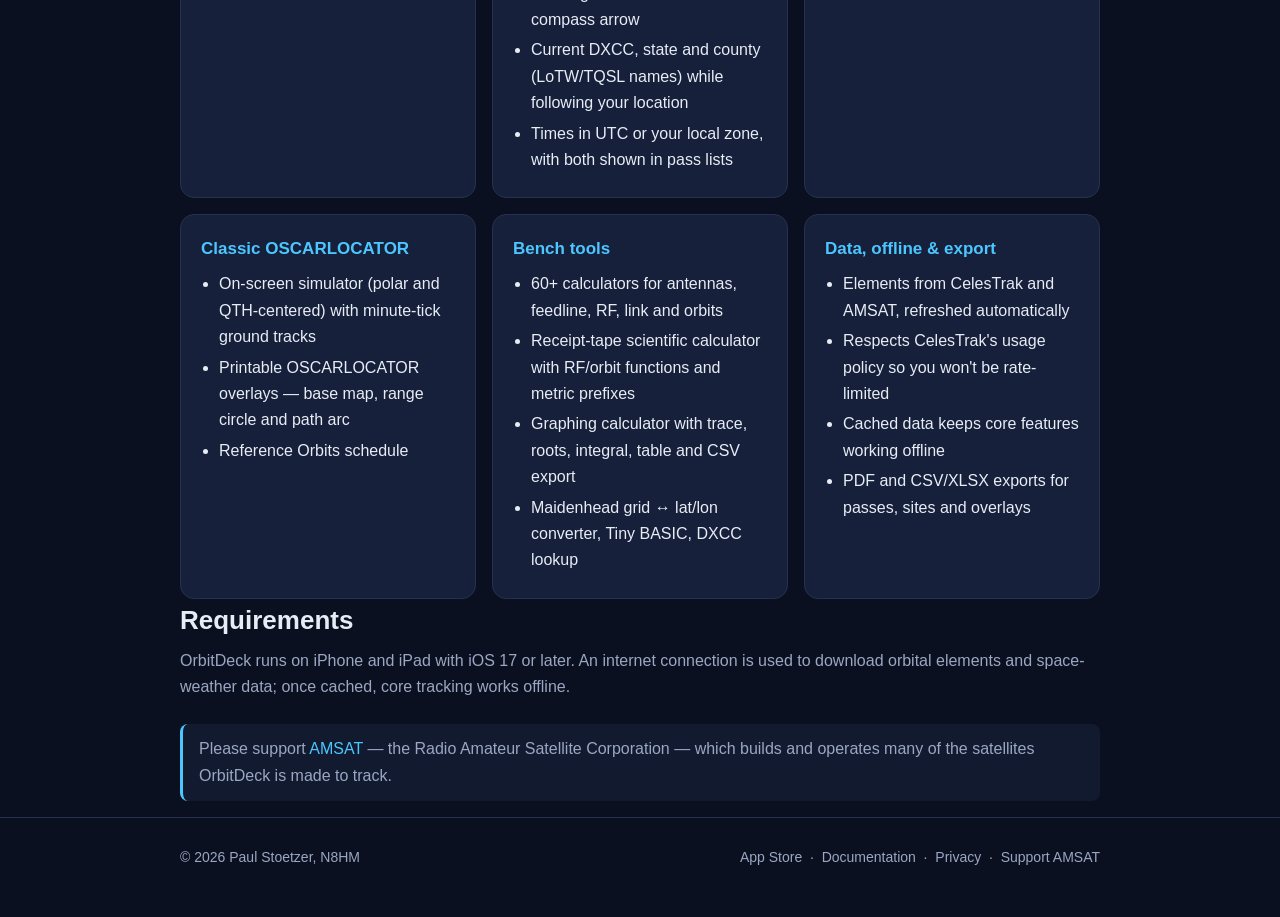
==== commit 1ab16907: "docs: use Apple's official App Store badge in the hero Replaces the text 'Download on the App Store'" ====
--- a/docs/index.html
+++ b/docs/index.html
@@ -29,8 +29,10 @@
             <h1>OrbitDeck for iOS</h1>
             <p class="tagline">A comprehensive amateur-radio satellite tracker for iPhone and iPad — passes, Doppler, look angles, link budgets, orbital analysis, live space weather, and classic OSCARLOCATOR overlays.</p>
             <div class="badges">
-                <a class="btn primary" href="https://apps.apple.com/app/orbitdeck/id6802070968" rel="noopener">Download on the App Store</a>
-                <a class="btn" href="documentation.html">Read the documentation</a>
+                <a class="appstore" href="https://apps.apple.com/app/orbitdeck/id6802070968" rel="noopener">
+                    <img src="img/Download_on_the_App_Store_Badge_US-UK_RGB_blk_092917.svg" width="120" height="40" alt="Download on the App Store">
+                </a>
+                <a class="btn primary" href="documentation.html">Read the documentation</a>
                 <a class="btn" href="source.html">Source &amp; architecture</a>
                 <a class="btn" href="https://github.com/prstoetzer/OrbitDeckiOS" rel="noopener">GitHub</a>
             </div>
--- a/docs/styles.css
+++ b/docs/styles.css
@@ -86,7 +86,16 @@
 }
 .hero h1 { font-size: clamp(30px, 6vw, 48px); margin: 0 0 12px; line-height: 1.1; }
 .hero p.tagline { font-size: clamp(17px, 3vw, 21px); color: var(--muted); max-width: 640px; margin: 0 auto 28px; }
-.hero .badges { display: flex; gap: 10px; justify-content: center; flex-wrap: wrap; }
+.hero .badges { display: flex; gap: 10px; justify-content: center; flex-wrap: wrap; align-items: center; }
+
+/* Apple's official App Store badge. Per Apple's marketing guidelines the artwork
+   must not be recoloured, restyled or given effects, so it gets no .btn chrome —
+   just the anchor. Rendered at its native 40px height (Apple's stated minimum for
+   web) with width:auto so the aspect ratio holds; the flex gap supplies more than
+   the required clear space of one-tenth the badge height. */
+.hero .badges a.appstore { display: inline-flex; line-height: 0; }
+.hero .badges a.appstore:hover { text-decoration: none; }
+.hero .badges a.appstore img { height: 40px; width: auto; display: block; }
 
 .btn {
     display: inline-block;
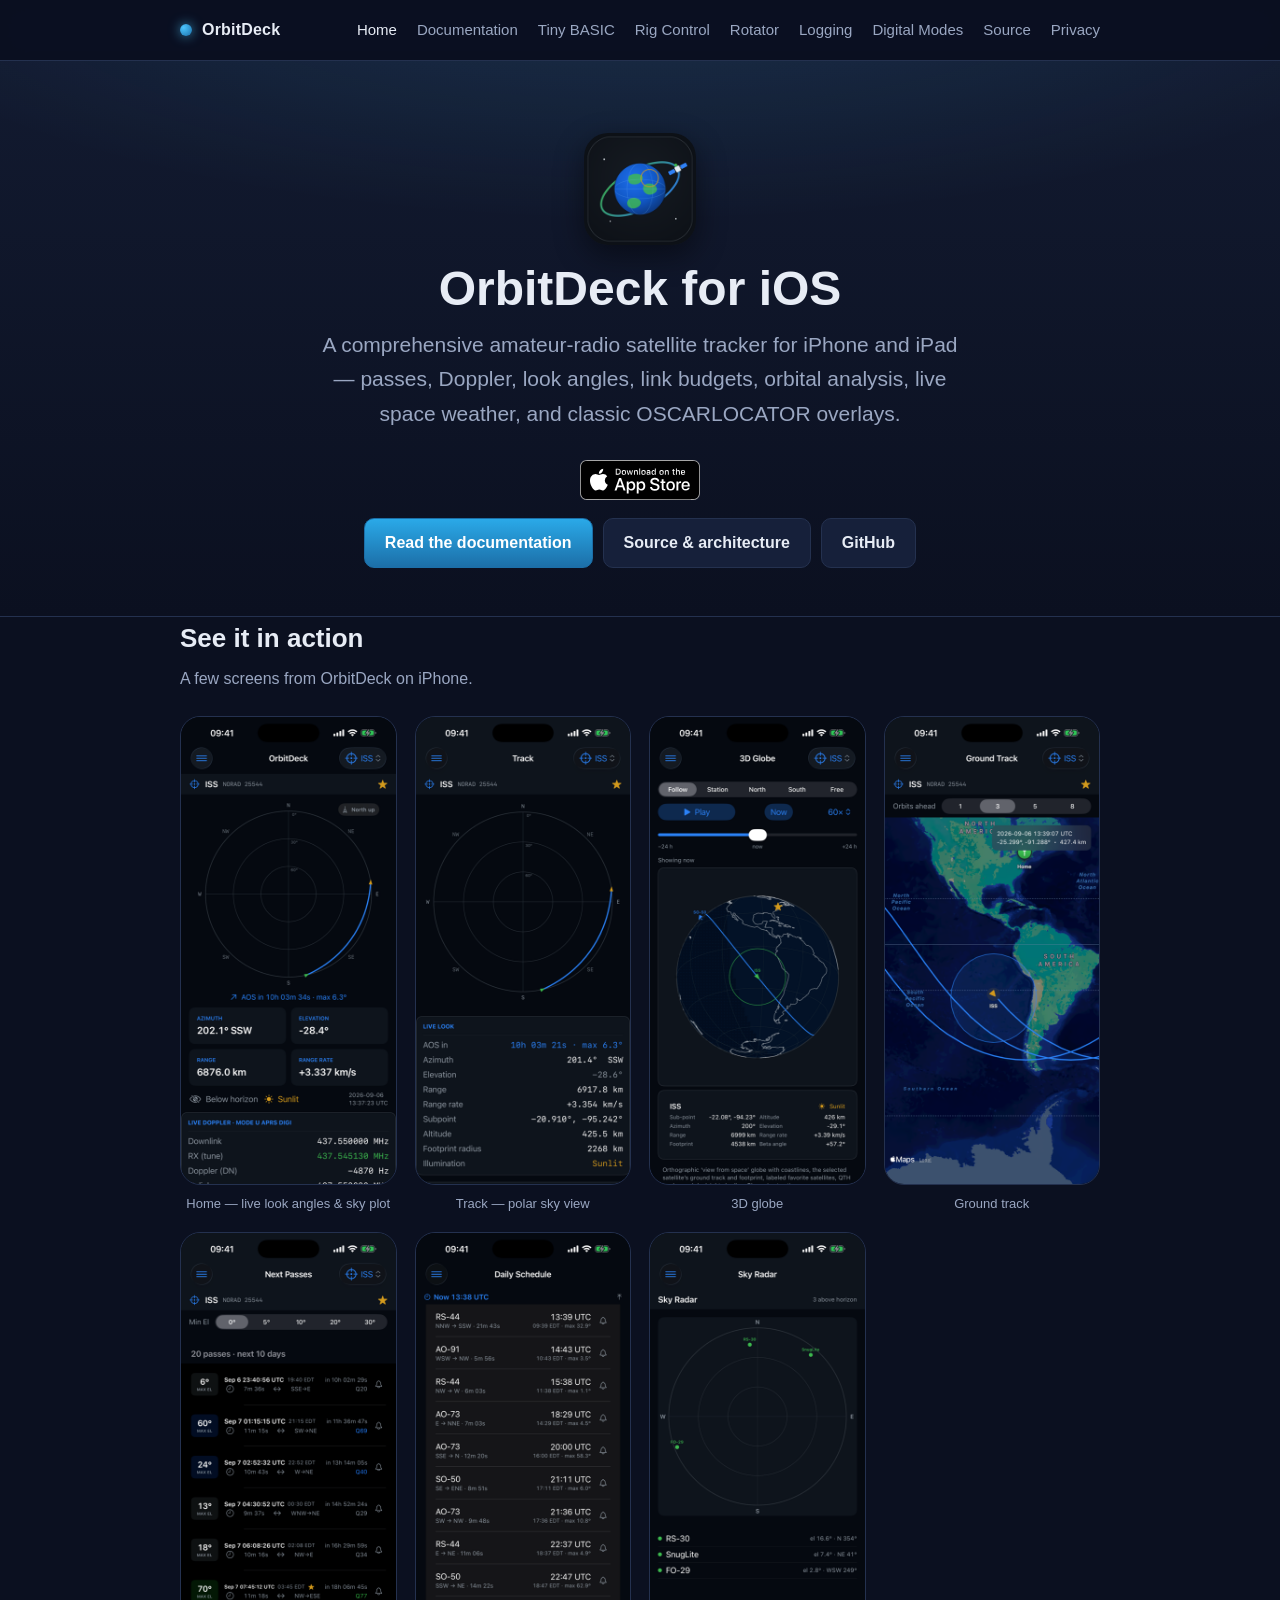
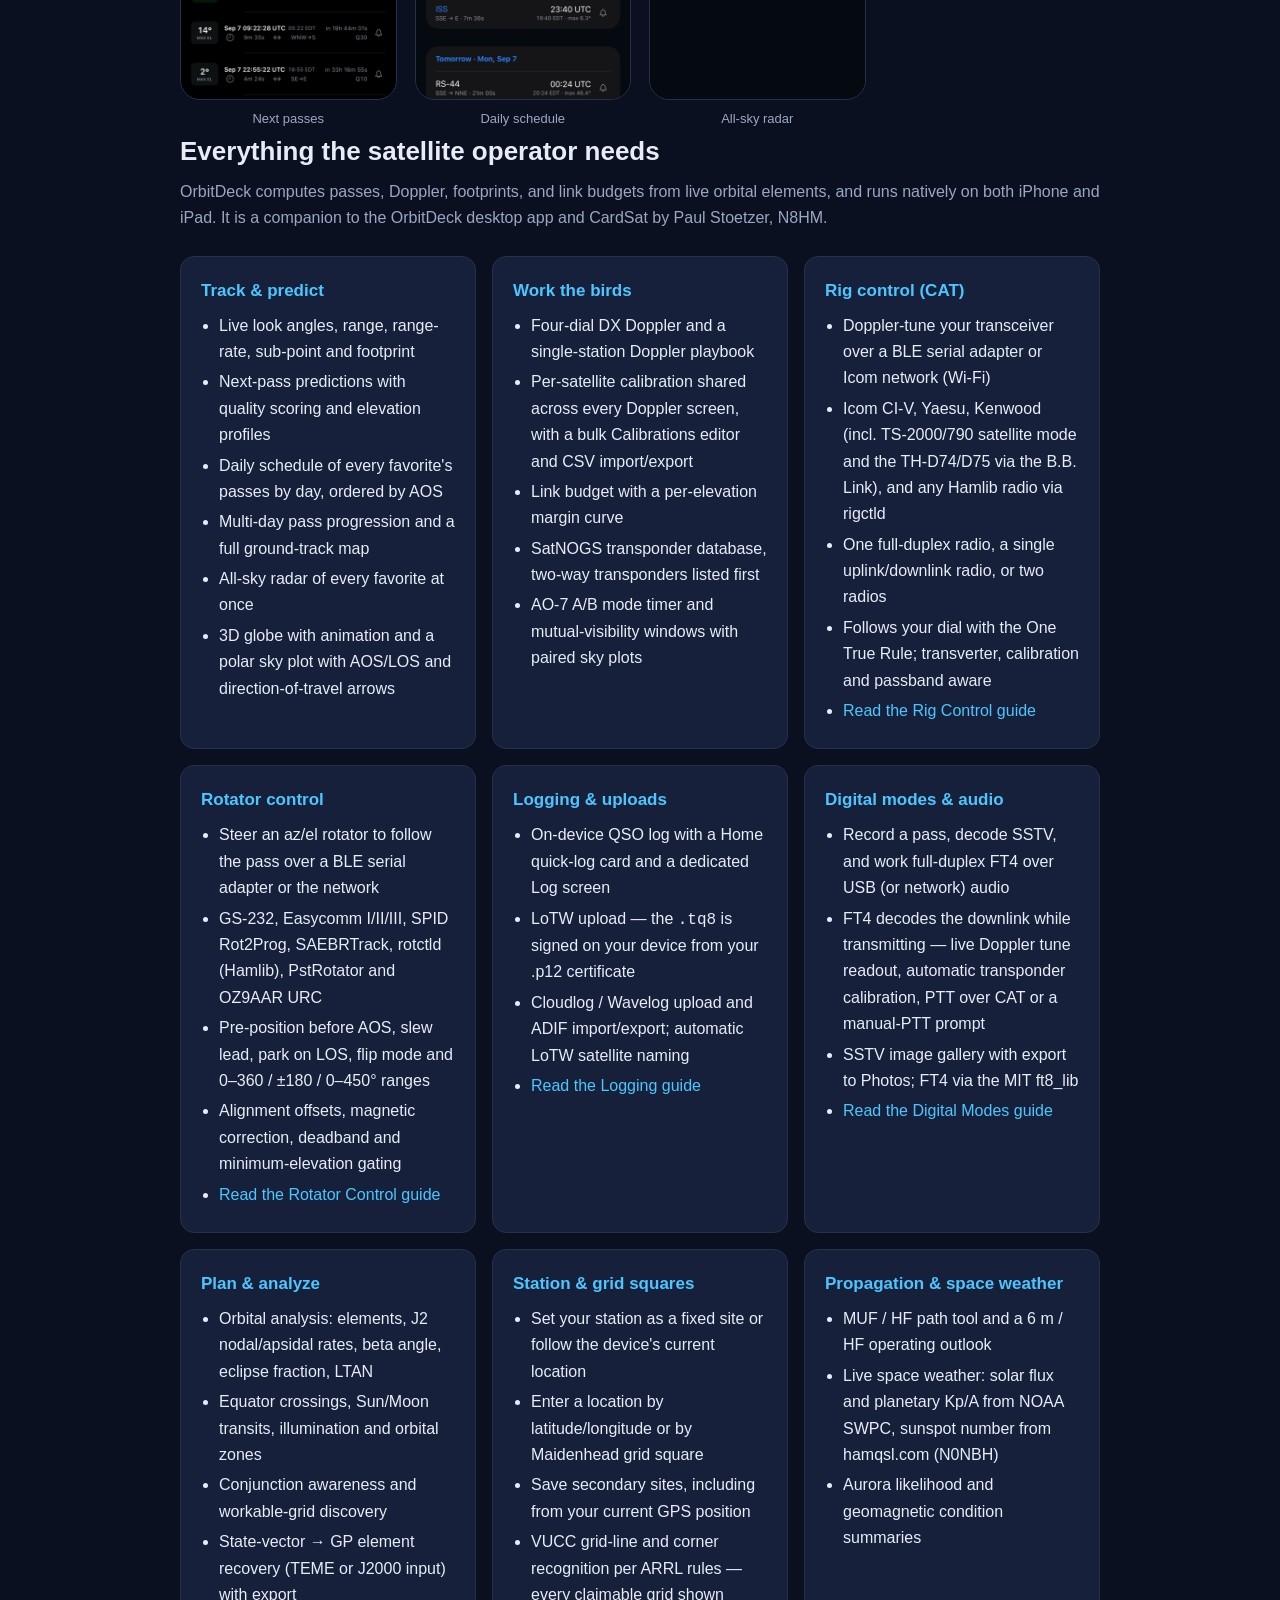
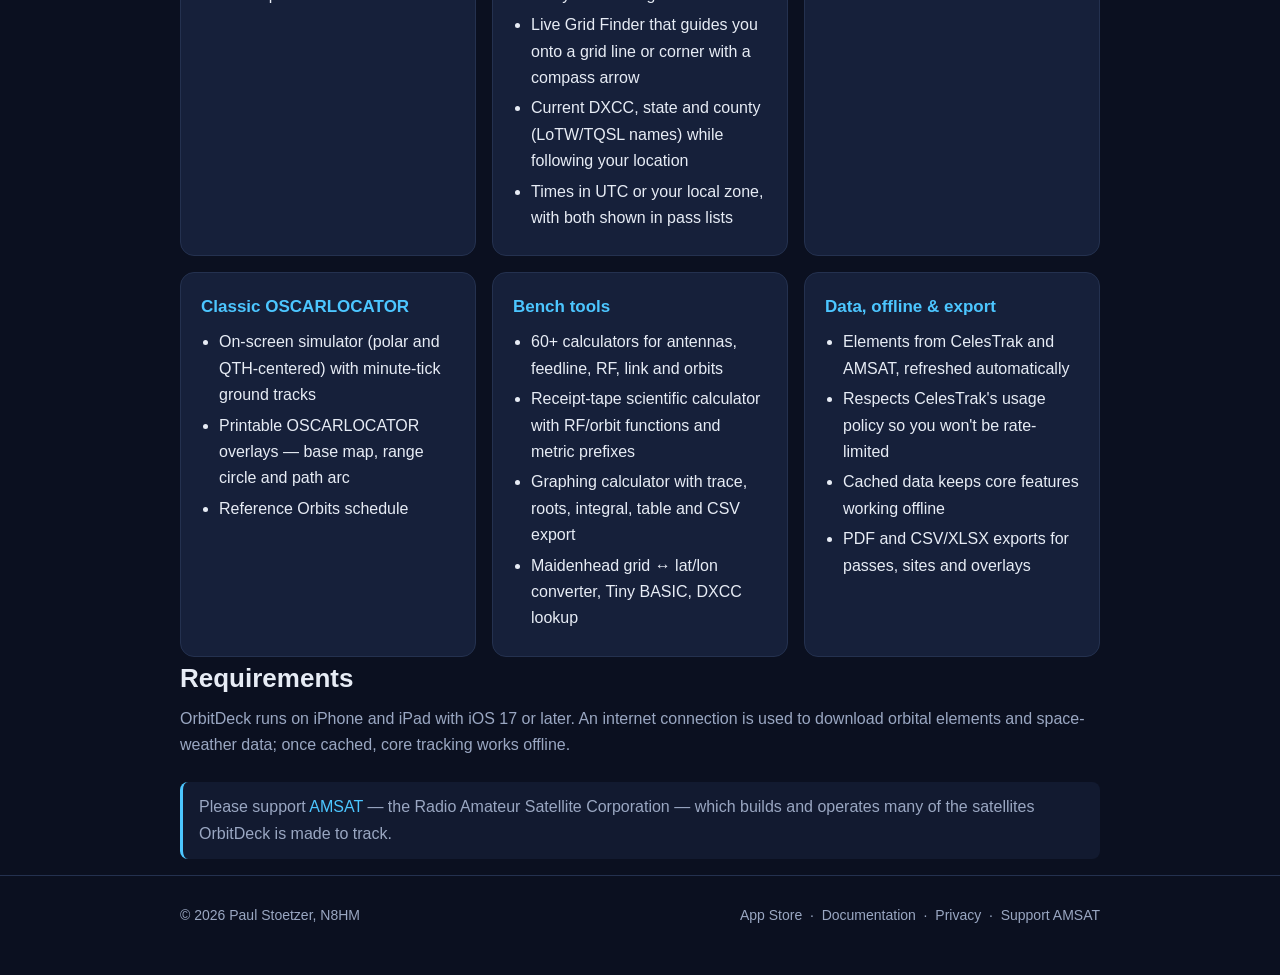
==== commit fc814819: "docs: give the App Store badge its own row in the hero Moves the badge out of the .badges flex row i" ====
--- a/docs/index.html
+++ b/docs/index.html
@@ -28,10 +28,12 @@
             <img class="hero-icon" src="img/appicon.png" width="112" height="112" alt="OrbitDeck app icon">
             <h1>OrbitDeck for iOS</h1>
             <p class="tagline">A comprehensive amateur-radio satellite tracker for iPhone and iPad — passes, Doppler, look angles, link budgets, orbital analysis, live space weather, and classic OSCARLOCATOR overlays.</p>
-            <div class="badges">
+            <div class="appstore-row">
                 <a class="appstore" href="https://apps.apple.com/app/orbitdeck/id6802070968" rel="noopener">
                     <img src="img/Download_on_the_App_Store_Badge_US-UK_RGB_blk_092917.svg" width="120" height="40" alt="Download on the App Store">
                 </a>
+            </div>
+            <div class="badges">
                 <a class="btn primary" href="documentation.html">Read the documentation</a>
                 <a class="btn" href="source.html">Source &amp; architecture</a>
                 <a class="btn" href="https://github.com/prstoetzer/OrbitDeckiOS" rel="noopener">GitHub</a>
--- a/docs/styles.css
+++ b/docs/styles.css
@@ -88,14 +88,16 @@
 .hero p.tagline { font-size: clamp(17px, 3vw, 21px); color: var(--muted); max-width: 640px; margin: 0 auto 28px; }
 .hero .badges { display: flex; gap: 10px; justify-content: center; flex-wrap: wrap; align-items: center; }
 
-/* Apple's official App Store badge. Per Apple's marketing guidelines the artwork
-   must not be recoloured, restyled or given effects, so it gets no .btn chrome —
-   just the anchor. Rendered at its native 40px height (Apple's stated minimum for
-   web) with width:auto so the aspect ratio holds; the flex gap supplies more than
-   the required clear space of one-tenth the badge height. */
-.hero .badges a.appstore { display: inline-flex; line-height: 0; }
-.hero .badges a.appstore:hover { text-decoration: none; }
-.hero .badges a.appstore img { height: 40px; width: auto; display: block; }
+/* Apple's official App Store badge, on its own row above the site buttons. Per
+   Apple's marketing guidelines the artwork must not be recoloured, restyled or
+   given effects, so it gets no .btn chrome — just the anchor. Rendered at its
+   native 40px height (Apple's stated minimum for web) with width:auto so the
+   aspect ratio holds; the row margin clears far more than the required
+   one-tenth-of-badge-height of surrounding space. */
+.appstore-row { display: flex; justify-content: center; margin: 0 0 18px; }
+a.appstore { display: inline-flex; line-height: 0; }
+a.appstore:hover { text-decoration: none; }
+a.appstore img { height: 40px; width: auto; display: block; }
 
 .btn {
     display: inline-block;
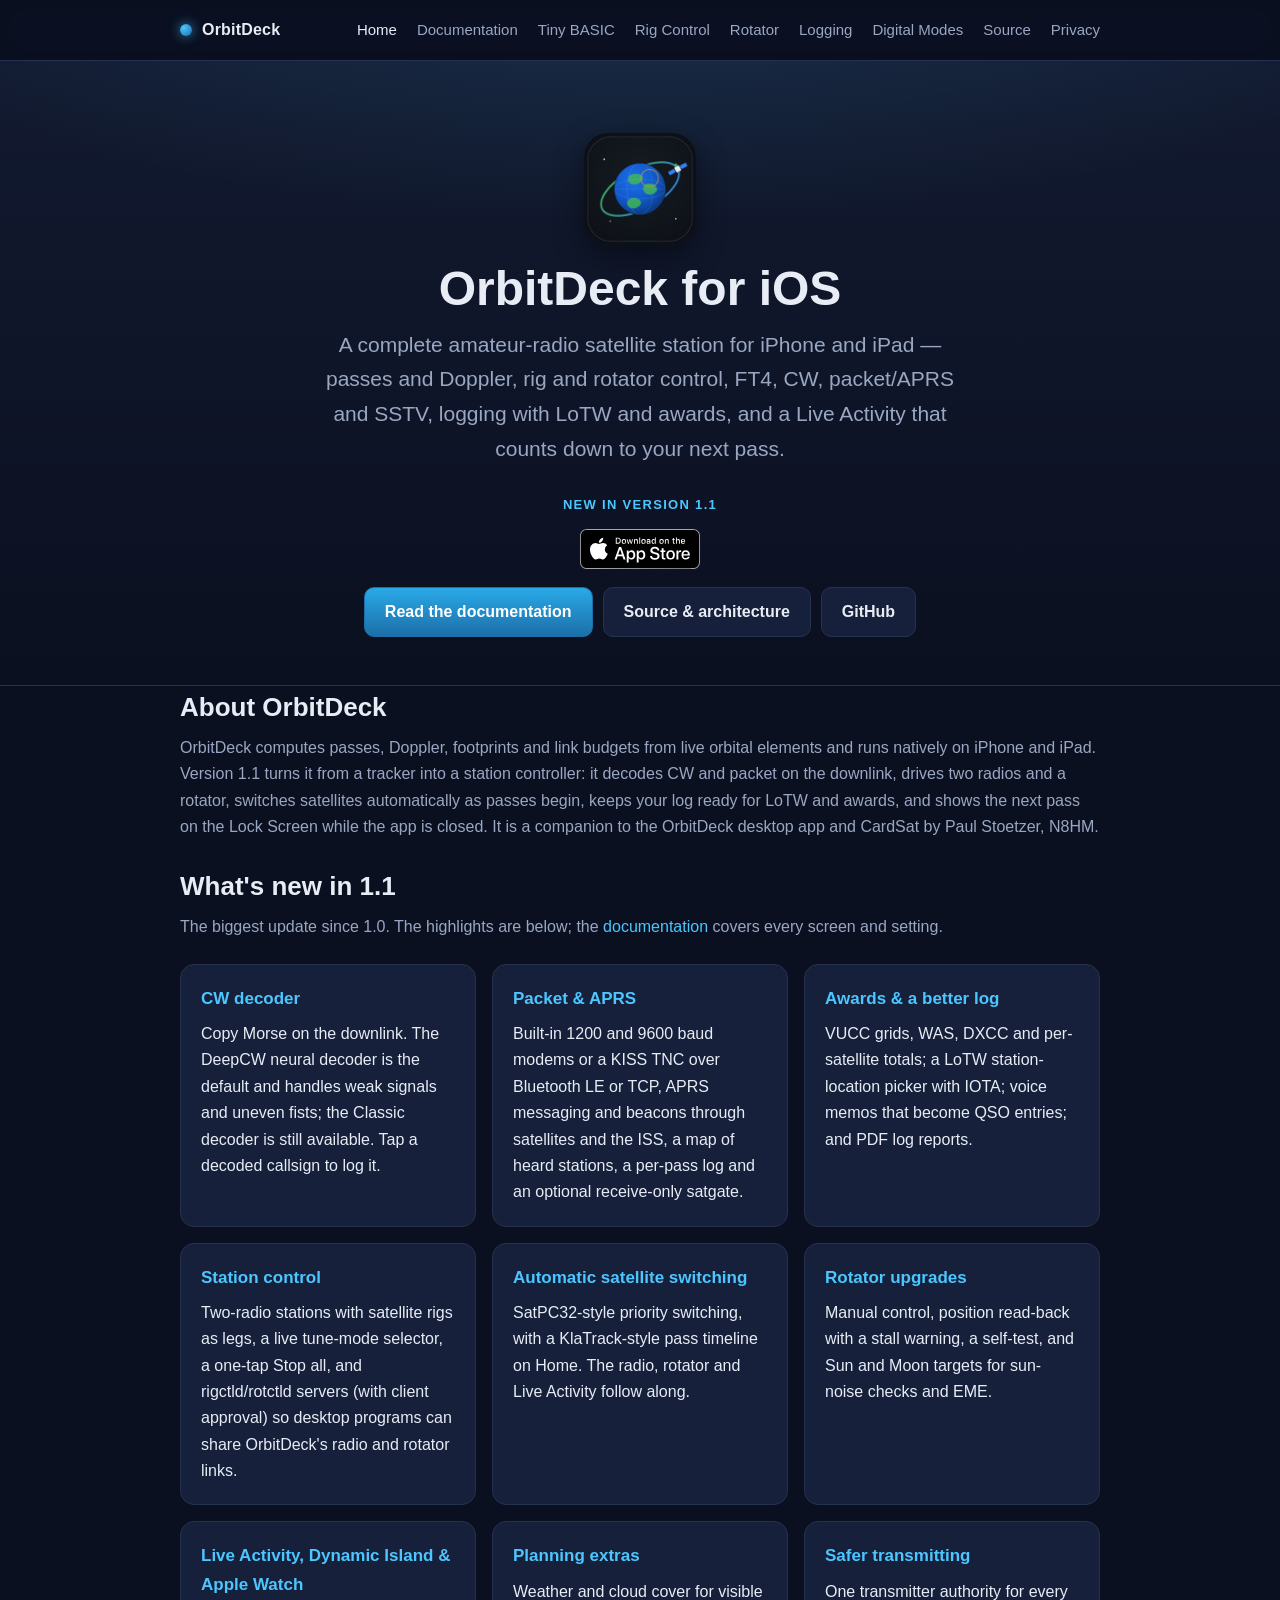
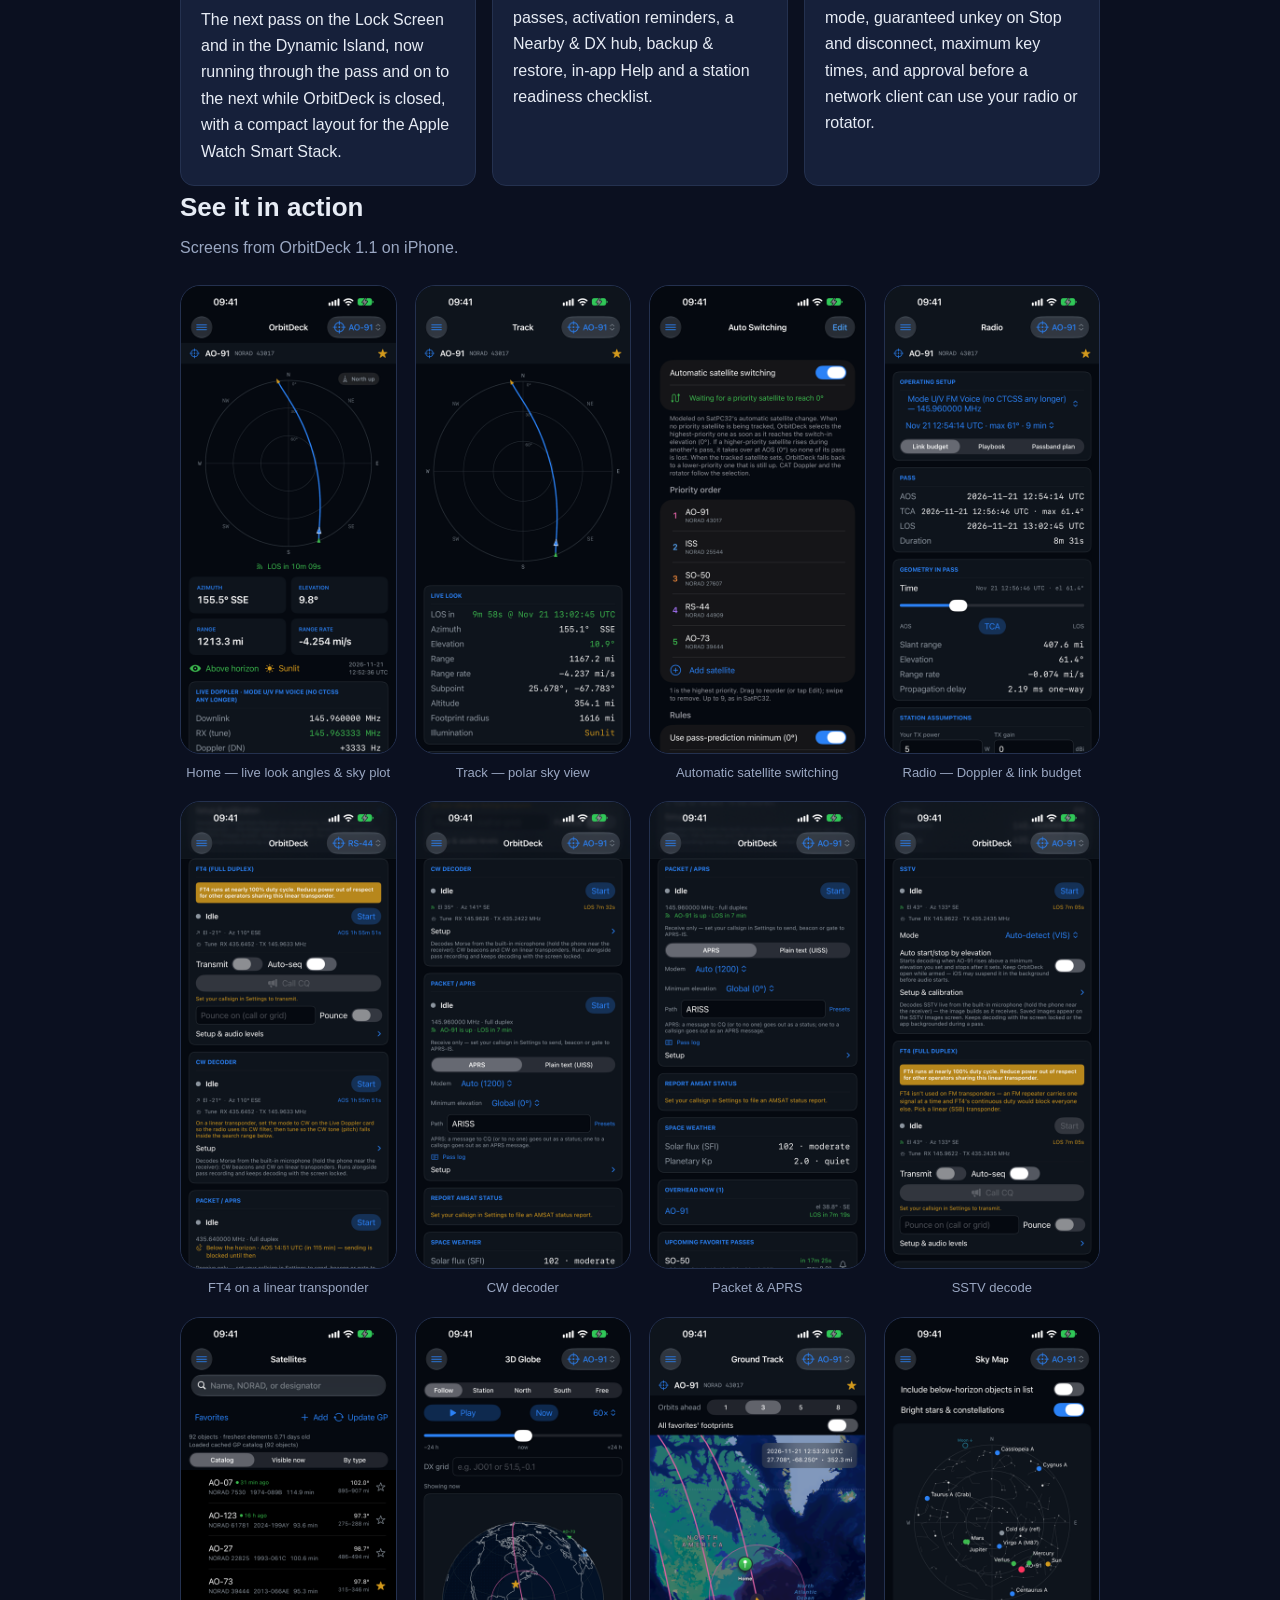
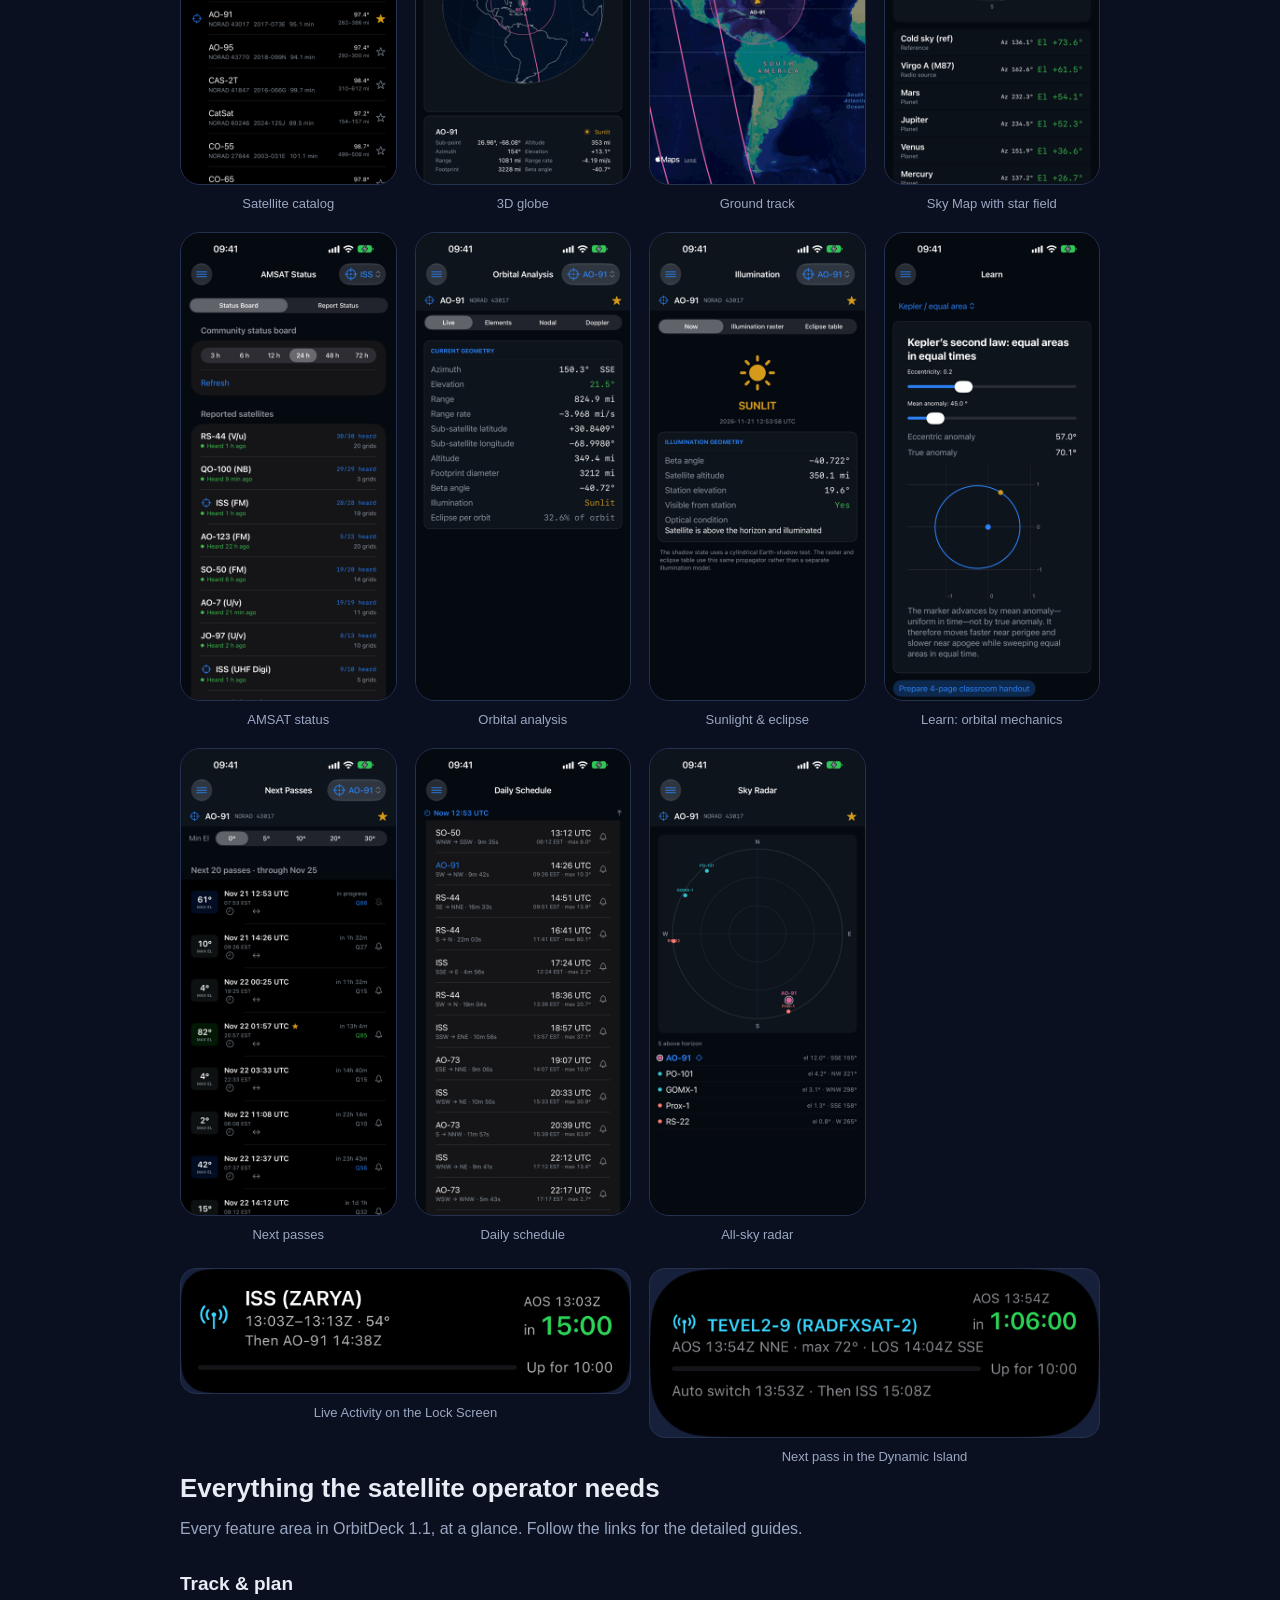
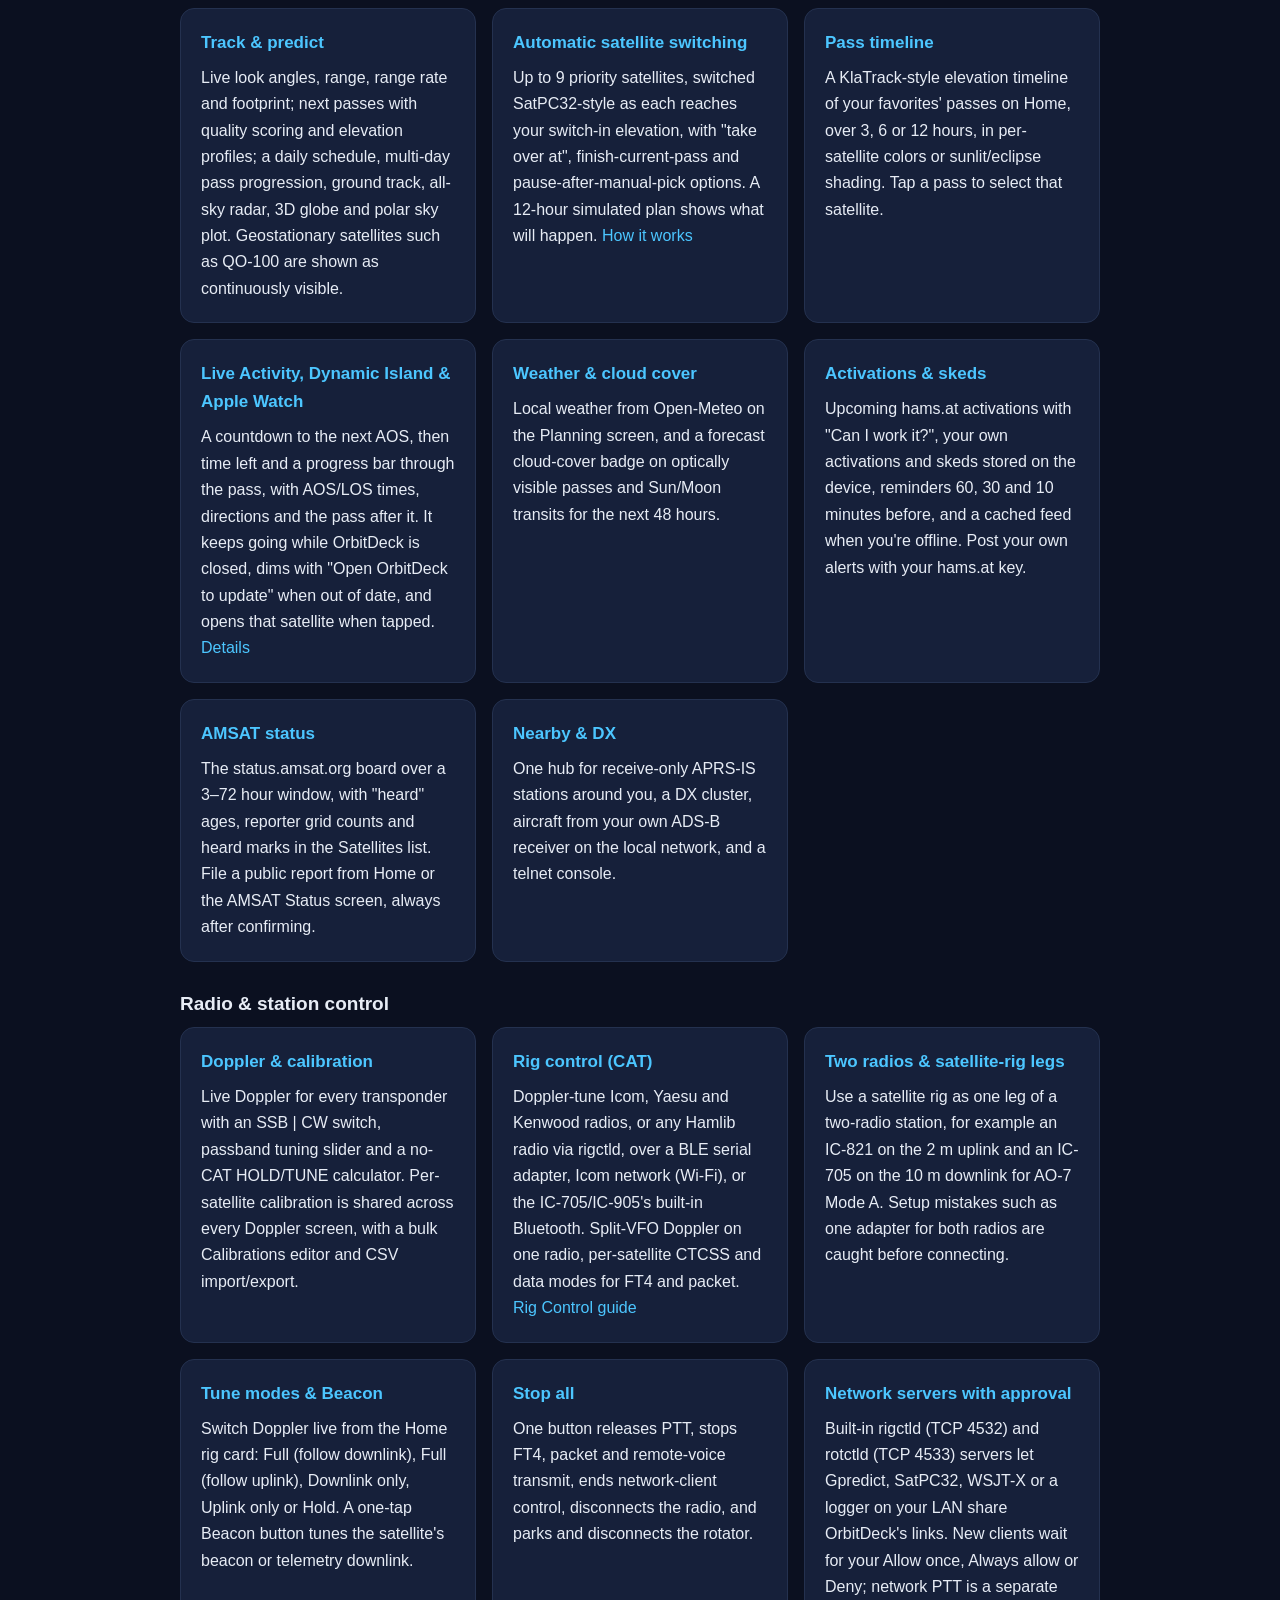
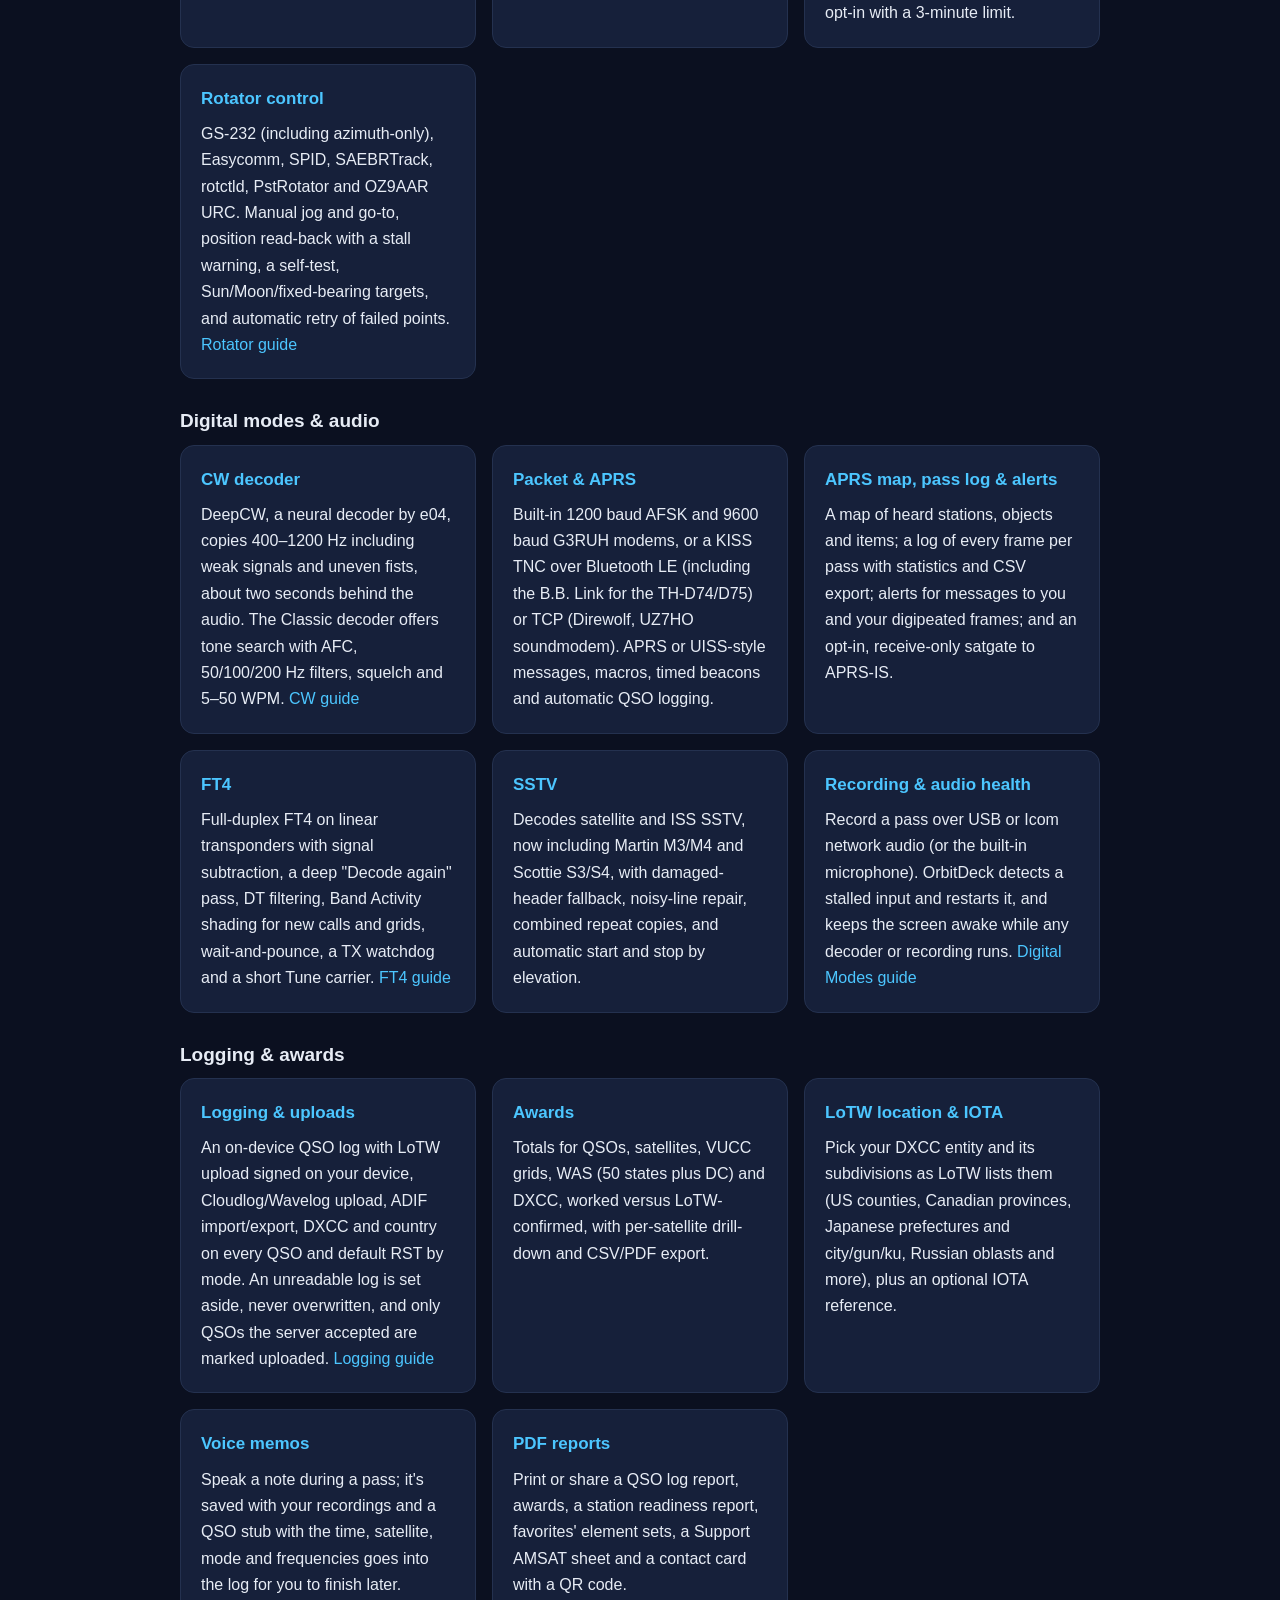
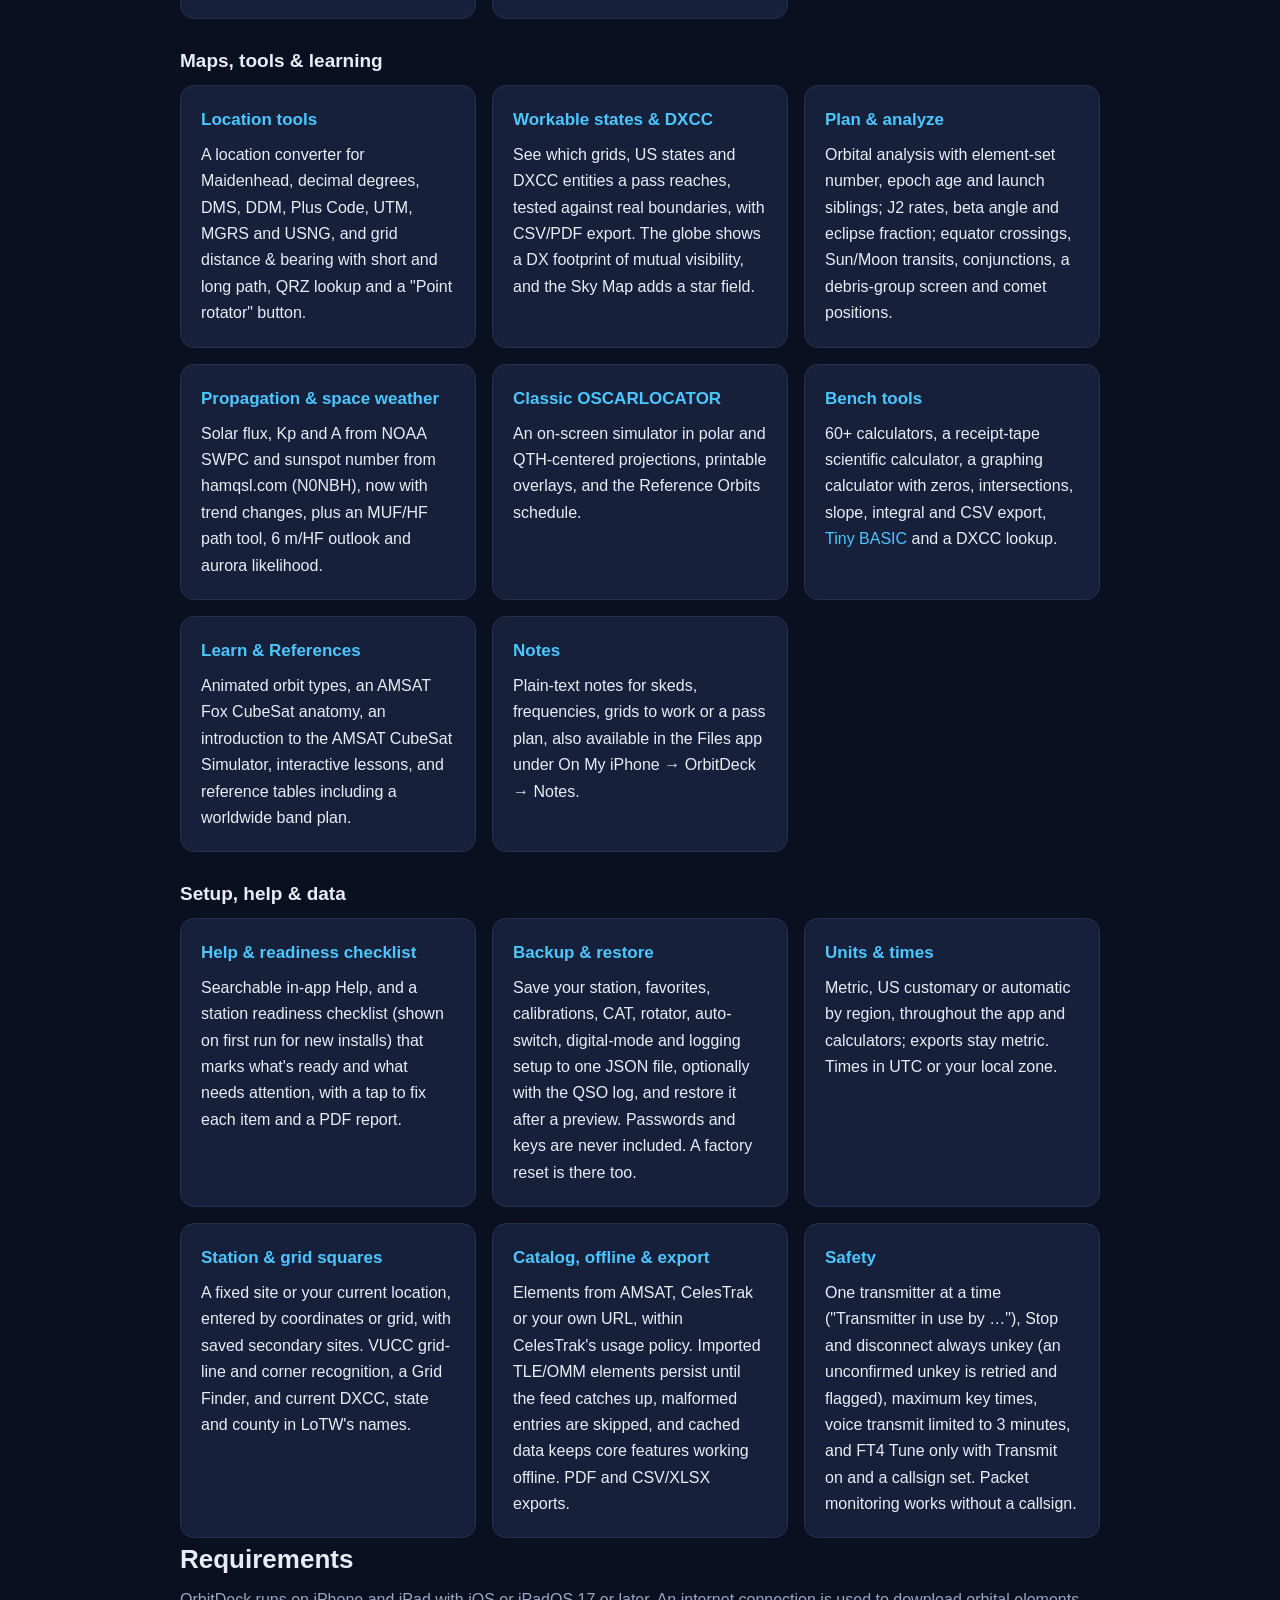
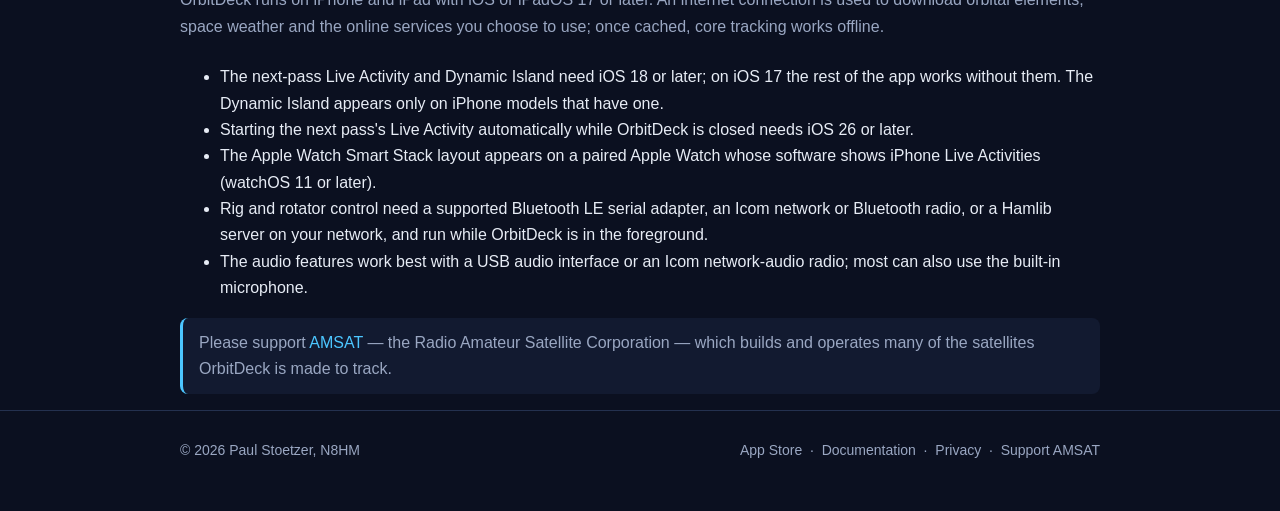
==== commit 93058fba: "Website: document 1.1 and refresh screenshots - index: 1.1 hero and "What's new", a feature grid cov" ====
--- a/docs/index.html
+++ b/docs/index.html
@@ -4,7 +4,7 @@
     <meta charset="utf-8">
     <meta name="viewport" content="width=device-width, initial-scale=1">
     <title>OrbitDeck for iOS — Amateur satellite tracking</title>
-    <meta name="description" content="OrbitDeck for iOS is a comprehensive amateur-radio satellite tracker for iPhone and iPad: passes, Doppler, look angles, link budgets, orbital analysis, space weather, and classic OSCARLOCATOR overlays.">
+    <meta name="description" content="OrbitDeck for iOS is an amateur-radio satellite station for iPhone and iPad: passes, Doppler, rig and rotator control, FT4, CW, packet/APRS and SSTV, logging with LoTW and awards, automatic satellite switching, and a next-pass Live Activity.">
     <link rel="stylesheet" href="styles.css">
 </head>
 <body>
@@ -27,7 +27,8 @@
         <div class="container">
             <img class="hero-icon" src="img/appicon.png" width="112" height="112" alt="OrbitDeck app icon">
             <h1>OrbitDeck for iOS</h1>
-            <p class="tagline">A comprehensive amateur-radio satellite tracker for iPhone and iPad — passes, Doppler, look angles, link budgets, orbital analysis, live space weather, and classic OSCARLOCATOR overlays.</p>
+            <p class="tagline">A complete amateur-radio satellite station for iPhone and iPad — passes and Doppler, rig and rotator control, FT4, CW, packet/APRS and SSTV, logging with LoTW and awards, and a Live Activity that counts down to your next pass.</p>
+            <p class="eyebrow"><a href="#whats-new">New in version 1.1</a></p>
             <div class="appstore-row">
                 <a class="appstore" href="https://apps.apple.com/app/orbitdeck/id6802070968" rel="noopener">
                     <img src="img/Download_on_the_App_Store_Badge_US-UK_RGB_blk_092917.svg" width="120" height="40" alt="Download on the App Store">
@@ -42,155 +43,282 @@
     </section>
 
     <section class="container">
+        <h2>About OrbitDeck</h2>
+        <p class="section-intro">OrbitDeck computes passes, Doppler, footprints and link budgets from live orbital elements and runs natively on iPhone and iPad. Version 1.1 turns it from a tracker into a station controller: it decodes CW and packet on the downlink, drives two radios and a rotator, switches satellites automatically as passes begin, keeps your log ready for LoTW and awards, and shows the next pass on the Lock Screen while the app is closed. It is a companion to the OrbitDeck desktop app and CardSat by Paul Stoetzer, N8HM.</p>
+    </section>
+
+    <section class="container" id="whats-new">
+        <h2>What's new in 1.1</h2>
+        <p class="section-intro">The biggest update since 1.0. The highlights are below; the <a href="documentation.html">documentation</a> covers every screen and setting.</p>
+        <div class="grid">
+            <div class="card">
+                <h3>CW decoder</h3>
+                <p>Copy Morse on the downlink. The DeepCW neural decoder is the default and handles weak signals and uneven fists; the Classic decoder is still available. Tap a decoded callsign to log it.</p>
+            </div>
+            <div class="card">
+                <h3>Packet &amp; APRS</h3>
+                <p>Built-in 1200 and 9600 baud modems or a KISS TNC over Bluetooth&nbsp;LE or TCP, APRS messaging and beacons through satellites and the ISS, a map of heard stations, a per-pass log and an optional receive-only satgate.</p>
+            </div>
+            <div class="card">
+                <h3>Awards &amp; a better log</h3>
+                <p>VUCC grids, WAS, DXCC and per-satellite totals; a LoTW station-location picker with IOTA; voice memos that become QSO entries; and PDF log reports.</p>
+            </div>
+            <div class="card">
+                <h3>Station control</h3>
+                <p>Two-radio stations with satellite rigs as legs, a live tune-mode selector, a one-tap Stop all, and rigctld/rotctld servers (with client approval) so desktop programs can share OrbitDeck's radio and rotator links.</p>
+            </div>
+            <div class="card">
+                <h3>Automatic satellite switching</h3>
+                <p>SatPC32-style priority switching, with a KlaTrack-style pass timeline on Home. The radio, rotator and Live Activity follow along.</p>
+            </div>
+            <div class="card">
+                <h3>Rotator upgrades</h3>
+                <p>Manual control, position read-back with a stall warning, a self-test, and Sun and Moon targets for sun-noise checks and EME.</p>
+            </div>
+            <div class="card">
+                <h3>Live Activity, Dynamic Island &amp; Apple Watch</h3>
+                <p>The next pass on the Lock Screen and in the Dynamic Island, now running through the pass and on to the next while OrbitDeck is closed, with a compact layout for the Apple Watch Smart Stack.</p>
+            </div>
+            <div class="card">
+                <h3>Planning extras</h3>
+                <p>Weather and cloud cover for visible passes, activation reminders, a Nearby &amp; DX hub, backup &amp; restore, in-app Help and a station readiness checklist.</p>
+            </div>
+            <div class="card">
+                <h3>Safer transmitting</h3>
+                <p>One transmitter authority for every mode, guaranteed unkey on Stop and disconnect, maximum key times, and approval before a network client can use your radio or rotator.</p>
+            </div>
+        </div>
+    </section>
+
+    <section class="container">
         <h2>See it in action</h2>
-        <p class="section-intro">A few screens from OrbitDeck on iPhone.</p>
+        <p class="section-intro">Screens from OrbitDeck 1.1 on iPhone.</p>
         <div class="shots">
-            <figure><img src="img/ss-home.png" width="460" height="1000" loading="lazy" alt="Home dashboard with live look angles and a polar sky plot"><figcaption>Home — live look angles &amp; sky plot</figcaption></figure>
-            <figure><img src="img/ss-track.png" width="460" height="1000" loading="lazy" alt="Track screen with a polar sky view of the pass"><figcaption>Track — polar sky view</figcaption></figure>
-            <figure><img src="img/ss-globe.png" width="460" height="1000" loading="lazy" alt="Animated 3D globe with the satellite ground track"><figcaption>3D globe</figcaption></figure>
-            <figure><img src="img/ss-groundtrack.png" width="460" height="1000" loading="lazy" alt="Ground-track map with footprint"><figcaption>Ground track</figcaption></figure>
-            <figure><img src="img/ss-passes.png" width="460" height="1000" loading="lazy" alt="Next-pass predictions with quality scoring"><figcaption>Next passes</figcaption></figure>
-            <figure><img src="img/ss-schedule.png" width="460" height="1000" loading="lazy" alt="Daily schedule of every favorite's passes by day"><figcaption>Daily schedule</figcaption></figure>
-            <figure><img src="img/ss-radar.png" width="460" height="1000" loading="lazy" alt="All-sky radar of every favorite satellite at once"><figcaption>All-sky radar</figcaption></figure>
-        </div>
-    </section>
-
-    <section class="container">
+            <figure><img src="img/ss-home.png" width="460" height="1000" loading="lazy" alt="Home during an AO-91 pass: sky-track plot, LOS countdown, azimuth, elevation, range and range-rate tiles, and the Live Doppler card"><figcaption>Home — live look angles &amp; sky plot</figcaption></figure>
+            <figure><img src="img/ss-track.png" width="460" height="1000" loading="lazy" alt="Track screen for AO-91: polar sky plot and the Live Look table with LOS countdown, azimuth, elevation, range and subpoint"><figcaption>Track — polar sky view</figcaption></figure>
+            <figure><img src="img/ss-autoswitch.png" width="460" height="1000" loading="lazy" alt="Auto Switching turned on, waiting for a priority satellite, with a five-satellite priority list"><figcaption>Automatic satellite switching</figcaption></figure>
+            <figure><img src="img/ss-radio.png" width="460" height="1000" loading="lazy" alt="Radio link budget for AO-91: operating setup, pass times and the geometry-in-pass slider with slant range and range rate"><figcaption>Radio — Doppler &amp; link budget</figcaption></figure>
+            <figure><img src="img/ss-ft4.png" width="460" height="1000" loading="lazy" alt="FT4 full-duplex card for RS-44, a linear transponder, with Transmit and Auto-seq switches, Call CQ and Pounce"><figcaption>FT4 on a linear transponder</figcaption></figure>
+            <figure><img src="img/ss-cw.png" width="460" height="1000" loading="lazy" alt="CW Decoder card on Home for AO-91 during a pass, ready to start"><figcaption>CW decoder</figcaption></figure>
+            <figure><img src="img/ss-packet.png" width="460" height="1000" loading="lazy" alt="Packet / APRS card on Home with AO-91 up, the APRS / Plain text (UISS) choice, modem and ARISS path"><figcaption>Packet &amp; APRS</figcaption></figure>
+            <figure><img src="img/ss-sstv.png" width="460" height="1000" loading="lazy" alt="SSTV card on Home for AO-91 with automatic VIS mode detection and automatic start and stop"><figcaption>SSTV decode</figcaption></figure>
+            <figure><img src="img/ss-satellites.png" width="460" height="1000" loading="lazy" alt="Satellites catalog with search, Catalog / Visible now / By type tabs, orbit details and favorite stars"><figcaption>Satellite catalog</figcaption></figure>
+            <figure><img src="img/ss-globe.png" width="460" height="1000" loading="lazy" alt="3D Globe following AO-91 over the Americas with its track and footprint, the station marker and other favorites"><figcaption>3D globe</figcaption></figure>
+            <figure><img src="img/ss-groundtrack.png" width="460" height="1000" loading="lazy" alt="Ground Track map with three orbits of AO-91, its footprint and the station pin"><figcaption>Ground track</figcaption></figure>
+            <figure><img src="img/ss-skymap.png" width="460" height="1000" loading="lazy" alt="Sky Map: polar sky chart with constellations, planets, the Sun and Moon, radio sources and AO-91"><figcaption>Sky Map with star field</figcaption></figure>
+            <figure><img src="img/ss-amsat.png" width="460" height="1000" loading="lazy" alt="AMSAT Status board with recently reported satellites, heard counts and reporter grids"><figcaption>AMSAT status</figcaption></figure>
+            <figure><img src="img/ss-orbit.png" width="460" height="1000" loading="lazy" alt="Orbital Analysis live geometry for AO-91: azimuth, elevation, range, sub-satellite point, beta angle and eclipse time"><figcaption>Orbital analysis</figcaption></figure>
+            <figure><img src="img/ss-illum.png" width="460" height="1000" loading="lazy" alt="Illumination screen showing the satellite sunlit, with beta angle, altitude and station visibility"><figcaption>Sunlight &amp; eclipse</figcaption></figure>
+            <figure><img src="img/ss-learn.png" width="460" height="1000" loading="lazy" alt="Learn screen demonstrating Kepler&rsquo;s second law with eccentricity and mean-anomaly sliders"><figcaption>Learn: orbital mechanics</figcaption></figure>
+            <figure><img src="img/ss-passes.png" width="460" height="1000" loading="lazy" alt="Next Passes for AO-91 with a minimum-elevation selector, a pass in progress, quality scores and alarm bells"><figcaption>Next passes</figcaption></figure>
+            <figure><img src="img/ss-schedule.png" width="460" height="1000" loading="lazy" alt="Daily Schedule of favorite passes with direction, duration, UTC and local times and maximum elevation"><figcaption>Daily schedule</figcaption></figure>
+            <figure><img src="img/ss-radar.png" width="460" height="1000" loading="lazy" alt="Sky Radar with AO-91 highlighted and four other satellites above the horizon, with their elevations and azimuths listed"><figcaption>All-sky radar</figcaption></figure>
+        </div>
+        <div class="shots-wide">
+            <figure><img src="img/ss-liveactivity-lock.png" loading="lazy" alt="Lock Screen Live Activity: ISS rising, AOS clock time with a countdown, the following pass and the pass length"><figcaption>Live Activity on the Lock Screen</figcaption></figure>
+            <figure><img src="img/ss-dynamicisland.png" loading="lazy" alt="Expanded Dynamic Island: next pass with AOS time and direction, maximum elevation, countdown, auto-switch time and the pass after it"><figcaption>Next pass in the Dynamic Island</figcaption></figure>
+        </div>
+    </section>
+
+    <section class="container" id="features">
         <h2>Everything the satellite operator needs</h2>
-        <p class="section-intro">OrbitDeck computes passes, Doppler, footprints, and link budgets from live orbital elements, and runs natively on both iPhone and iPad. It is a companion to the OrbitDeck desktop app and CardSat by Paul Stoetzer, N8HM.</p>
-
+        <p class="section-intro">Every feature area in OrbitDeck 1.1, at a glance. Follow the links for the detailed guides.</p>
+
+        <h3>Track &amp; plan</h3>
         <div class="grid">
             <div class="card">
                 <h3>Track &amp; predict</h3>
-                <ul>
-                    <li>Live look angles, range, range-rate, sub-point and footprint</li>
-                    <li>Next-pass predictions with quality scoring and elevation profiles</li>
-                    <li>Daily schedule of every favorite's passes by day, ordered by AOS</li>
-                    <li>Multi-day pass progression and a full ground-track map</li>
-                    <li>All-sky radar of every favorite at once</li>
-                    <li>3D globe with animation and a polar sky plot with AOS/LOS and direction-of-travel arrows</li>
-                </ul>
-            </div>
-
-            <div class="card">
-                <h3>Work the birds</h3>
-                <ul>
-                    <li>Four-dial DX Doppler and a single-station Doppler playbook</li>
-                    <li>Per-satellite calibration shared across every Doppler screen, with a bulk Calibrations editor and CSV import/export</li>
-                    <li>Link budget with a per-elevation margin curve</li>
-                    <li>SatNOGS transponder database, two-way transponders listed first</li>
-                    <li>AO-7 A/B mode timer and mutual-visibility windows with paired sky plots</li>
-                </ul>
-            </div>
-
+                <p>Live look angles, range, range rate and footprint; next passes with quality scoring and elevation profiles; a daily schedule, multi-day pass progression, ground track, all-sky radar, 3D globe and polar sky plot. Geostationary satellites such as QO-100 are shown as continuously visible.</p>
+            </div>
+            <div class="card">
+                <h3>Automatic satellite switching</h3>
+                <p>Up to 9 priority satellites, switched SatPC32-style as each reaches your switch-in elevation, with "take over at", finish-current-pass and pause-after-manual-pick options. A 12-hour simulated plan shows what will happen. <a href="documentation.html#autoswitch">How it works</a></p>
+            </div>
+            <div class="card">
+                <h3>Pass timeline</h3>
+                <p>A KlaTrack-style elevation timeline of your favorites' passes on Home, over 3, 6 or 12 hours, in per-satellite colors or sunlit/eclipse shading. Tap a pass to select that satellite.</p>
+            </div>
+            <div class="card">
+                <h3>Live Activity, Dynamic Island &amp; Apple Watch</h3>
+                <p>A countdown to the next AOS, then time left and a progress bar through the pass, with AOS/LOS times, directions and the pass after it. It keeps going while OrbitDeck is closed, dims with "Open OrbitDeck to update" when out of date, and opens that satellite when tapped. <a href="documentation.html#liveactivity">Details</a></p>
+            </div>
+            <div class="card">
+                <h3>Weather &amp; cloud cover</h3>
+                <p>Local weather from Open-Meteo on the Planning screen, and a forecast cloud-cover badge on optically visible passes and Sun/Moon transits for the next 48 hours.</p>
+            </div>
+            <div class="card">
+                <h3>Activations &amp; skeds</h3>
+                <p>Upcoming hams.at activations with "Can I work it?", your own activations and skeds stored on the device, reminders 60, 30 and 10 minutes before, and a cached feed when you're offline. Post your own alerts with your hams.at key.</p>
+            </div>
+            <div class="card">
+                <h3>AMSAT status</h3>
+                <p>The status.amsat.org board over a 3–72 hour window, with "heard" ages, reporter grid counts and heard marks in the Satellites list. File a public report from Home or the AMSAT Status screen, always after confirming.</p>
+            </div>
+            <div class="card">
+                <h3>Nearby &amp; DX</h3>
+                <p>One hub for receive-only APRS-IS stations around you, a DX cluster, aircraft from your own ADS-B receiver on the local network, and a telnet console.</p>
+            </div>
+        </div>
+
+        <h3>Radio &amp; station control</h3>
+        <div class="grid">
+            <div class="card">
+                <h3>Doppler &amp; calibration</h3>
+                <p>Live Doppler for every transponder with an SSB | CW switch, passband tuning slider and a no-CAT HOLD/TUNE calculator. Per-satellite calibration is shared across every Doppler screen, with a bulk Calibrations editor and CSV import/export.</p>
+            </div>
             <div class="card">
                 <h3>Rig control (CAT)</h3>
-                <ul>
-                    <li>Doppler-tune your transceiver over a BLE serial adapter or Icom network (Wi-Fi)</li>
-                    <li>Icom CI-V, Yaesu, Kenwood (incl. TS-2000/790 satellite mode and the TH-D74/D75 via the B.B. Link), and any Hamlib radio via rigctld</li>
-                    <li>One full-duplex radio, a single uplink/downlink radio, or two radios</li>
-                    <li>Follows your dial with the One True Rule; transverter, calibration and passband aware</li>
-                    <li><a href="catcontrol.html">Read the Rig Control guide</a></li>
-                </ul>
-            </div>
-
+                <p>Doppler-tune Icom, Yaesu and Kenwood radios, or any Hamlib radio via rigctld, over a BLE serial adapter, Icom network (Wi-Fi), or the IC-705/IC-905's built-in Bluetooth. Split-VFO Doppler on one radio, per-satellite CTCSS and data modes for FT4 and packet. <a href="catcontrol.html">Rig Control guide</a></p>
+            </div>
+            <div class="card">
+                <h3>Two radios &amp; satellite-rig legs</h3>
+                <p>Use a satellite rig as one leg of a two-radio station, for example an IC-821 on the 2&nbsp;m uplink and an IC-705 on the 10&nbsp;m downlink for AO-7 Mode A. Setup mistakes such as one adapter for both radios are caught before connecting.</p>
+            </div>
+            <div class="card">
+                <h3>Tune modes &amp; Beacon</h3>
+                <p>Switch Doppler live from the Home rig card: Full (follow downlink), Full (follow uplink), Downlink only, Uplink only or Hold. A one-tap Beacon button tunes the satellite's beacon or telemetry downlink.</p>
+            </div>
+            <div class="card">
+                <h3>Stop all</h3>
+                <p>One button releases PTT, stops FT4, packet and remote-voice transmit, ends network-client control, disconnects the radio, and parks and disconnects the rotator.</p>
+            </div>
+            <div class="card">
+                <h3>Network servers with approval</h3>
+                <p>Built-in rigctld (TCP 4532) and rotctld (TCP 4533) servers let Gpredict, SatPC32, WSJT-X or a logger on your LAN share OrbitDeck's links. New clients wait for your Allow once, Always allow or Deny; network PTT is a separate opt-in with a 3-minute limit.</p>
+            </div>
             <div class="card">
                 <h3>Rotator control</h3>
-                <ul>
-                    <li>Steer an az/el rotator to follow the pass over a BLE serial adapter or the network</li>
-                    <li>GS-232, Easycomm I/II/III, SPID Rot2Prog, SAEBRTrack, rotctld (Hamlib), PstRotator and OZ9AAR URC</li>
-                    <li>Pre-position before AOS, slew lead, park on LOS, flip mode and 0–360 / ±180 / 0–450° ranges</li>
-                    <li>Alignment offsets, magnetic correction, deadband and minimum-elevation gating</li>
-                    <li><a href="rotator.html">Read the Rotator Control guide</a></li>
-                </ul>
-            </div>
-
+                <p>GS-232 (including azimuth-only), Easycomm, SPID, SAEBRTrack, rotctld, PstRotator and OZ9AAR URC. Manual jog and go-to, position read-back with a stall warning, a self-test, Sun/Moon/fixed-bearing targets, and automatic retry of failed points. <a href="rotator.html">Rotator guide</a></p>
+            </div>
+        </div>
+
+        <h3>Digital modes &amp; audio</h3>
+        <div class="grid">
+            <div class="card">
+                <h3>CW decoder</h3>
+                <p>DeepCW, a neural decoder by e04, copies 400–1200&nbsp;Hz including weak signals and uneven fists, about two seconds behind the audio. The Classic decoder offers tone search with AFC, 50/100/200&nbsp;Hz filters, squelch and 5–50&nbsp;WPM. <a href="digitalmodes.html#cw">CW guide</a></p>
+            </div>
+            <div class="card">
+                <h3>Packet &amp; APRS</h3>
+                <p>Built-in 1200 baud AFSK and 9600 baud G3RUH modems, or a KISS TNC over Bluetooth&nbsp;LE (including the B.B. Link for the TH-D74/D75) or TCP (Direwolf, UZ7HO soundmodem). APRS or UISS-style messages, macros, timed beacons and automatic QSO logging.</p>
+            </div>
+            <div class="card">
+                <h3>APRS map, pass log &amp; alerts</h3>
+                <p>A map of heard stations, objects and items; a log of every frame per pass with statistics and CSV export; alerts for messages to you and your digipeated frames; and an opt-in, receive-only satgate to APRS-IS.</p>
+            </div>
+            <div class="card">
+                <h3>FT4</h3>
+                <p>Full-duplex FT4 on linear transponders with signal subtraction, a deep "Decode again" pass, DT filtering, Band Activity shading for new calls and grids, wait-and-pounce, a TX watchdog and a short Tune carrier. <a href="digitalmodes.html#ft4">FT4 guide</a></p>
+            </div>
+            <div class="card">
+                <h3>SSTV</h3>
+                <p>Decodes satellite and ISS SSTV, now including Martin M3/M4 and Scottie S3/S4, with damaged-header fallback, noisy-line repair, combined repeat copies, and automatic start and stop by elevation.</p>
+            </div>
+            <div class="card">
+                <h3>Recording &amp; audio health</h3>
+                <p>Record a pass over USB or Icom network audio (or the built-in microphone). OrbitDeck detects a stalled input and restarts it, and keeps the screen awake while any decoder or recording runs. <a href="digitalmodes.html">Digital Modes guide</a></p>
+            </div>
+        </div>
+
+        <h3>Logging &amp; awards</h3>
+        <div class="grid">
             <div class="card">
                 <h3>Logging &amp; uploads</h3>
-                <ul>
-                    <li>On-device QSO log with a Home quick-log card and a dedicated Log screen</li>
-                    <li>LoTW upload — the <code>.tq8</code> is signed on your device from your .p12 certificate</li>
-                    <li>Cloudlog / Wavelog upload and ADIF import/export; automatic LoTW satellite naming</li>
-                    <li><a href="logging.html">Read the Logging guide</a></li>
-                </ul>
-            </div>
-
-            <div class="card">
-                <h3>Digital modes &amp; audio</h3>
-                <ul>
-                    <li>Record a pass, decode SSTV, and work full-duplex FT4 over USB (or network) audio</li>
-                    <li>FT4 decodes the downlink while transmitting — live Doppler tune readout, automatic transponder calibration, PTT over CAT or a manual-PTT prompt</li>
-                    <li>SSTV image gallery with export to Photos; FT4 via the MIT ft8_lib</li>
-                    <li><a href="digitalmodes.html">Read the Digital Modes guide</a></li>
-                </ul>
-            </div>
-
+                <p>An on-device QSO log with LoTW upload signed on your device, Cloudlog/Wavelog upload, ADIF import/export, DXCC and country on every QSO and default RST by mode. An unreadable log is set aside, never overwritten, and only QSOs the server accepted are marked uploaded. <a href="logging.html">Logging guide</a></p>
+            </div>
+            <div class="card">
+                <h3>Awards</h3>
+                <p>Totals for QSOs, satellites, VUCC grids, WAS (50 states plus DC) and DXCC, worked versus LoTW-confirmed, with per-satellite drill-down and CSV/PDF export.</p>
+            </div>
+            <div class="card">
+                <h3>LoTW location &amp; IOTA</h3>
+                <p>Pick your DXCC entity and its subdivisions as LoTW lists them (US counties, Canadian provinces, Japanese prefectures and city/gun/ku, Russian oblasts and more), plus an optional IOTA reference.</p>
+            </div>
+            <div class="card">
+                <h3>Voice memos</h3>
+                <p>Speak a note during a pass; it's saved with your recordings and a QSO stub with the time, satellite, mode and frequencies goes into the log for you to finish later.</p>
+            </div>
+            <div class="card">
+                <h3>PDF reports</h3>
+                <p>Print or share a QSO log report, awards, a station readiness report, favorites' element sets, a Support AMSAT sheet and a contact card with a QR code.</p>
+            </div>
+        </div>
+
+        <h3>Maps, tools &amp; learning</h3>
+        <div class="grid">
+            <div class="card">
+                <h3>Location tools</h3>
+                <p>A location converter for Maidenhead, decimal degrees, DMS, DDM, Plus Code, UTM, MGRS and USNG, and grid distance &amp; bearing with short and long path, QRZ lookup and a "Point rotator" button.</p>
+            </div>
+            <div class="card">
+                <h3>Workable states &amp; DXCC</h3>
+                <p>See which grids, US states and DXCC entities a pass reaches, tested against real boundaries, with CSV/PDF export. The globe shows a DX footprint of mutual visibility, and the Sky Map adds a star field.</p>
+            </div>
             <div class="card">
                 <h3>Plan &amp; analyze</h3>
-                <ul>
-                    <li>Orbital analysis: elements, J2 nodal/apsidal rates, beta angle, eclipse fraction, LTAN</li>
-                    <li>Equator crossings, Sun/Moon transits, illumination and orbital zones</li>
-                    <li>Conjunction awareness and workable-grid discovery</li>
-                    <li>State-vector &rarr; GP element recovery (TEME or J2000 input) with export</li>
-                </ul>
-            </div>
-
+                <p>Orbital analysis with element-set number, epoch age and launch siblings; J2 rates, beta angle and eclipse fraction; equator crossings, Sun/Moon transits, conjunctions, a debris-group screen and comet positions.</p>
+            </div>
+            <div class="card">
+                <h3>Propagation &amp; space weather</h3>
+                <p>Solar flux, Kp and A from NOAA SWPC and sunspot number from hamqsl.com (N0NBH), now with trend changes, plus an MUF/HF path tool, 6&nbsp;m/HF outlook and aurora likelihood.</p>
+            </div>
+            <div class="card">
+                <h3>Classic OSCARLOCATOR</h3>
+                <p>An on-screen simulator in polar and QTH-centered projections, printable overlays, and the Reference Orbits schedule.</p>
+            </div>
+            <div class="card">
+                <h3>Bench tools</h3>
+                <p>60+ calculators, a receipt-tape scientific calculator, a graphing calculator with zeros, intersections, slope, integral and CSV export, <a href="tinybasic.html">Tiny BASIC</a> and a DXCC lookup.</p>
+            </div>
+            <div class="card">
+                <h3>Learn &amp; References</h3>
+                <p>Animated orbit types, an AMSAT Fox CubeSat anatomy, an introduction to the AMSAT CubeSat Simulator, interactive lessons, and reference tables including a worldwide band plan.</p>
+            </div>
+            <div class="card">
+                <h3>Notes</h3>
+                <p>Plain-text notes for skeds, frequencies, grids to work or a pass plan, also available in the Files app under On My iPhone &rarr; OrbitDeck &rarr; Notes.</p>
+            </div>
+        </div>
+
+        <h3>Setup, help &amp; data</h3>
+        <div class="grid">
+            <div class="card">
+                <h3>Help &amp; readiness checklist</h3>
+                <p>Searchable in-app Help, and a station readiness checklist (shown on first run for new installs) that marks what's ready and what needs attention, with a tap to fix each item and a PDF report.</p>
+            </div>
+            <div class="card">
+                <h3>Backup &amp; restore</h3>
+                <p>Save your station, favorites, calibrations, CAT, rotator, auto-switch, digital-mode and logging setup to one JSON file, optionally with the QSO log, and restore it after a preview. Passwords and keys are never included. A factory reset is there too.</p>
+            </div>
+            <div class="card">
+                <h3>Units &amp; times</h3>
+                <p>Metric, US customary or automatic by region, throughout the app and calculators; exports stay metric. Times in UTC or your local zone.</p>
+            </div>
             <div class="card">
                 <h3>Station &amp; grid squares</h3>
-                <ul>
-                    <li>Set your station as a fixed site or follow the device's current location</li>
-                    <li>Enter a location by latitude/longitude or by Maidenhead grid square</li>
-                    <li>Save secondary sites, including from your current GPS position</li>
-                    <li>VUCC grid-line and corner recognition per ARRL rules — every claimable grid shown</li>
-                    <li>Live Grid Finder that guides you onto a grid line or corner with a compass arrow</li>
-                    <li>Current DXCC, state and county (LoTW/TQSL names) while following your location</li>
-                    <li>Times in UTC or your local zone, with both shown in pass lists</li>
-                </ul>
-            </div>
-
-            <div class="card">
-                <h3>Propagation &amp; space weather</h3>
-                <ul>
-                    <li>MUF / HF path tool and a 6 m / HF operating outlook</li>
-                    <li>Live space weather: solar flux and planetary Kp/A from NOAA SWPC, sunspot number from hamqsl.com (N0NBH)</li>
-                    <li>Aurora likelihood and geomagnetic condition summaries</li>
-                </ul>
-            </div>
-
-            <div class="card">
-                <h3>Classic OSCARLOCATOR</h3>
-                <ul>
-                    <li>On-screen simulator (polar and QTH-centered) with minute-tick ground tracks</li>
-                    <li>Printable OSCARLOCATOR overlays — base map, range circle and path arc</li>
-                    <li>Reference Orbits schedule</li>
-                </ul>
-            </div>
-
-            <div class="card">
-                <h3>Bench tools</h3>
-                <ul>
-                    <li>60+ calculators for antennas, feedline, RF, link and orbits</li>
-                    <li>Receipt-tape scientific calculator with RF/orbit functions and metric prefixes</li>
-                    <li>Graphing calculator with trace, roots, integral, table and CSV export</li>
-                    <li>Maidenhead grid &harr; lat/lon converter, Tiny BASIC, DXCC lookup</li>
-                </ul>
-            </div>
-
-            <div class="card">
-                <h3>Data, offline &amp; export</h3>
-                <ul>
-                    <li>Elements from CelesTrak and AMSAT, refreshed automatically</li>
-                    <li>Respects CelesTrak's usage policy so you won't be rate-limited</li>
-                    <li>Cached data keeps core features working offline</li>
-                    <li>PDF and CSV/XLSX exports for passes, sites and overlays</li>
-                </ul>
+                <p>A fixed site or your current location, entered by coordinates or grid, with saved secondary sites. VUCC grid-line and corner recognition, a Grid Finder, and current DXCC, state and county in LoTW's names.</p>
+            </div>
+            <div class="card">
+                <h3>Catalog, offline &amp; export</h3>
+                <p>Elements from AMSAT, CelesTrak or your own URL, within CelesTrak's usage policy. Imported TLE/OMM elements persist until the feed catches up, malformed entries are skipped, and cached data keeps core features working offline. PDF and CSV/XLSX exports.</p>
+            </div>
+            <div class="card">
+                <h3>Safety</h3>
+                <p>One transmitter at a time ("Transmitter in use by …"), Stop and disconnect always unkey (an unconfirmed unkey is retried and flagged), maximum key times, voice transmit limited to 3 minutes, and FT4 Tune only with Transmit on and a callsign set. Packet monitoring works without a callsign.</p>
             </div>
         </div>
     </section>
 
     <section class="container">
         <h2>Requirements</h2>
-        <p class="section-intro">OrbitDeck runs on iPhone and iPad with iOS 17 or later. An internet connection is used to download orbital elements and space-weather data; once cached, core tracking works offline.</p>
+        <p class="section-intro">OrbitDeck runs on iPhone and iPad with iOS or iPadOS 17 or later. An internet connection is used to download orbital elements, space weather and the online services you choose to use; once cached, core tracking works offline.</p>
+        <ul>
+            <li>The next-pass Live Activity and Dynamic Island need iOS 18 or later; on iOS 17 the rest of the app works without them. The Dynamic Island appears only on iPhone models that have one.</li>
+            <li>Starting the next pass's Live Activity automatically while OrbitDeck is closed needs iOS 26 or later.</li>
+            <li>The Apple Watch Smart Stack layout appears on a paired Apple Watch whose software shows iPhone Live Activities (watchOS 11 or later).</li>
+            <li>Rig and rotator control need a supported Bluetooth&nbsp;LE serial adapter, an Icom network or Bluetooth radio, or a Hamlib server on your network, and run while OrbitDeck is in the foreground.</li>
+            <li>The audio features work best with a USB audio interface or an Icom network-audio radio; most can also use the built-in microphone.</li>
+        </ul>
 
         <div class="note">
             Please support <a href="https://www.amsat.org" rel="noopener">AMSAT</a> — the Radio Amateur Satellite Corporation — which builds and operates many of the satellites OrbitDeck is made to track.
--- a/docs/styles.css
+++ b/docs/styles.css
@@ -235,3 +235,15 @@
 .doc-shot img { width: 100%; height: auto; display: block; border-radius: 18px; border: 1px solid var(--border); }
 .doc-shot figcaption { color: var(--muted); font-size: 12px; text-align: center; margin-top: 6px; }
 @media (max-width: 640px) { .doc-shot { float: none; max-width: 240px; margin: 0 auto 16px; } }
+
+/* Digital Modes page: keep each section below the previous section's floated screenshot */
+.doc-body.modes h2 { clear: both; }
+
+/* 1.1: wide screenshots (Lock Screen Live Activity, Dynamic Island), which aren't
+   phone-portrait, in their own two-up grid; and prose paragraphs in feature cards. */
+.shots-wide { display: grid; grid-template-columns: repeat(auto-fit, minmax(280px, 1fr)); gap: 18px; margin-top: 22px; align-items: start; }
+.shots-wide figure { margin: 0; }
+.shots-wide img { width: 100%; height: auto; display: block; border-radius: 16px; border: 1px solid var(--border); background: var(--panel); }
+.shots-wide figcaption { color: var(--muted); font-size: 13px; text-align: center; margin-top: 8px; }
+.doc-body .shots-wide { clear: both; margin: 14px 0 18px; }
+.card p { margin: 8px 0 0; }
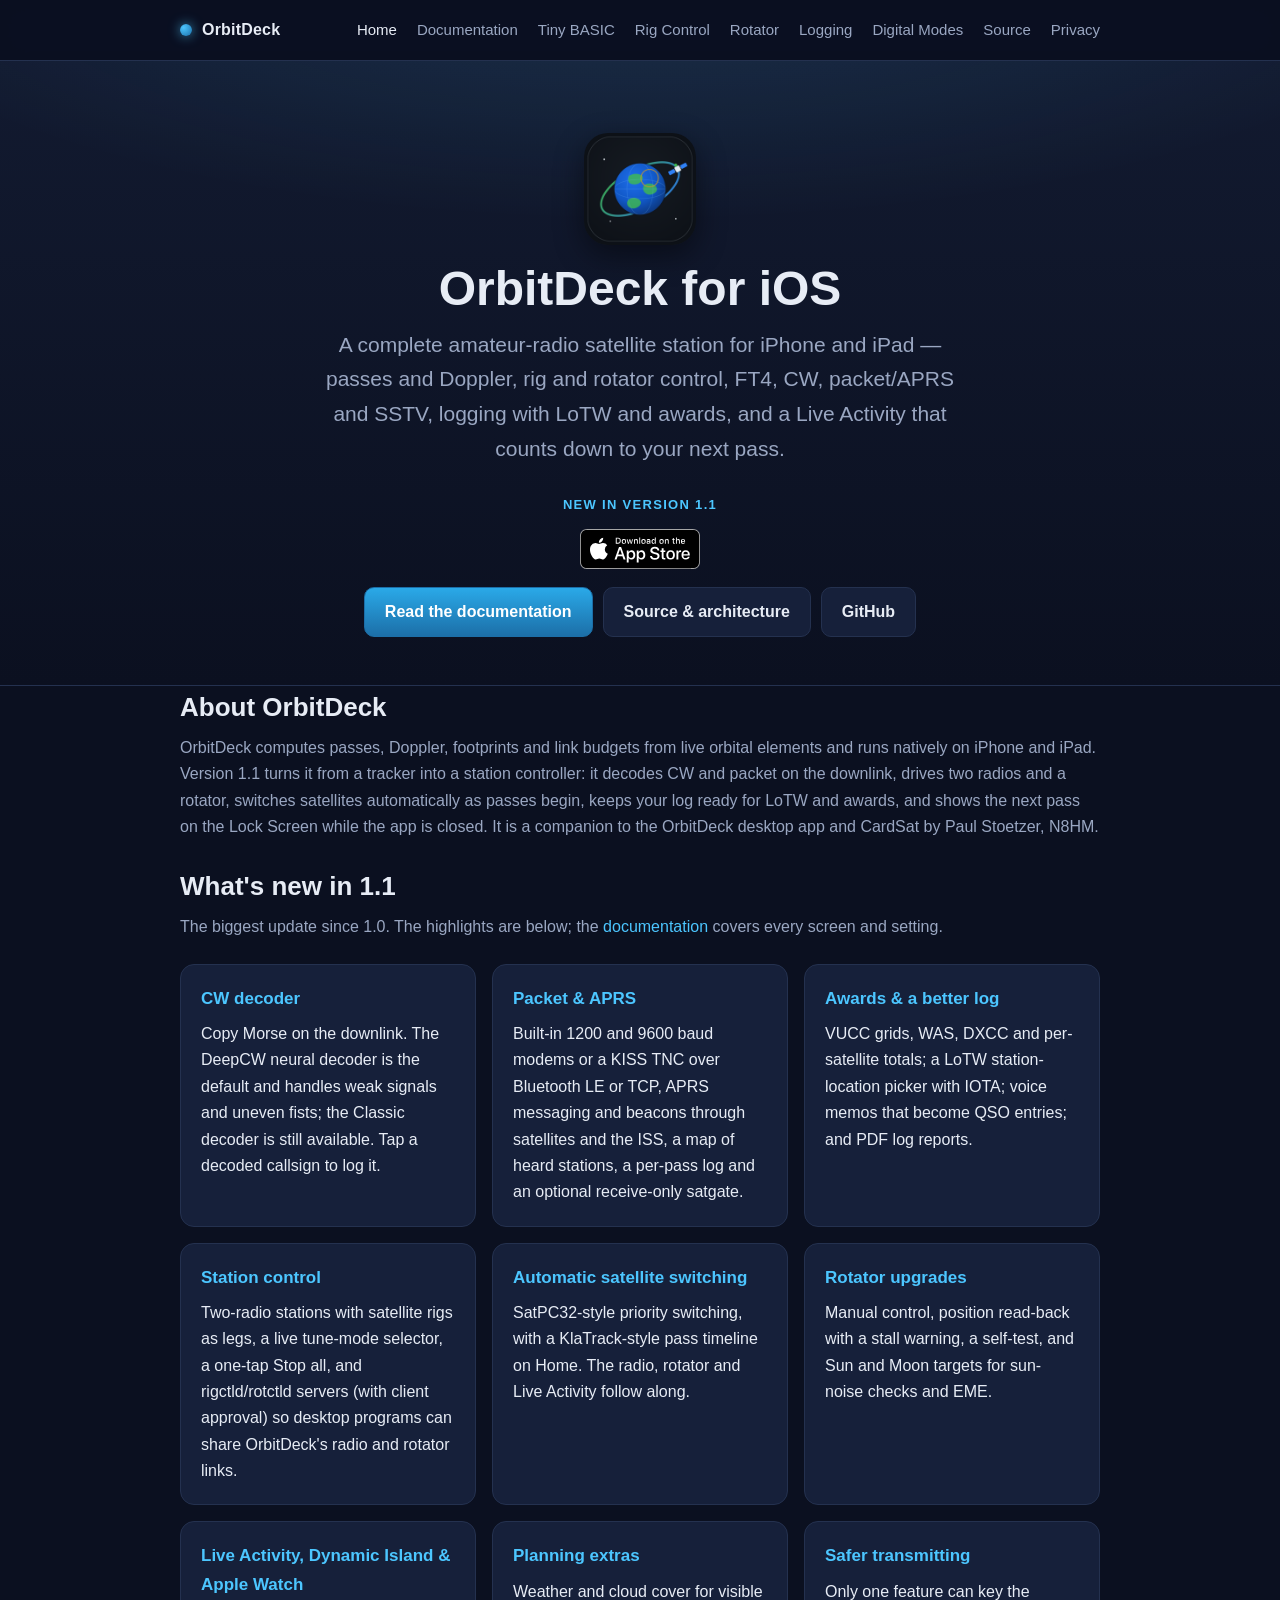
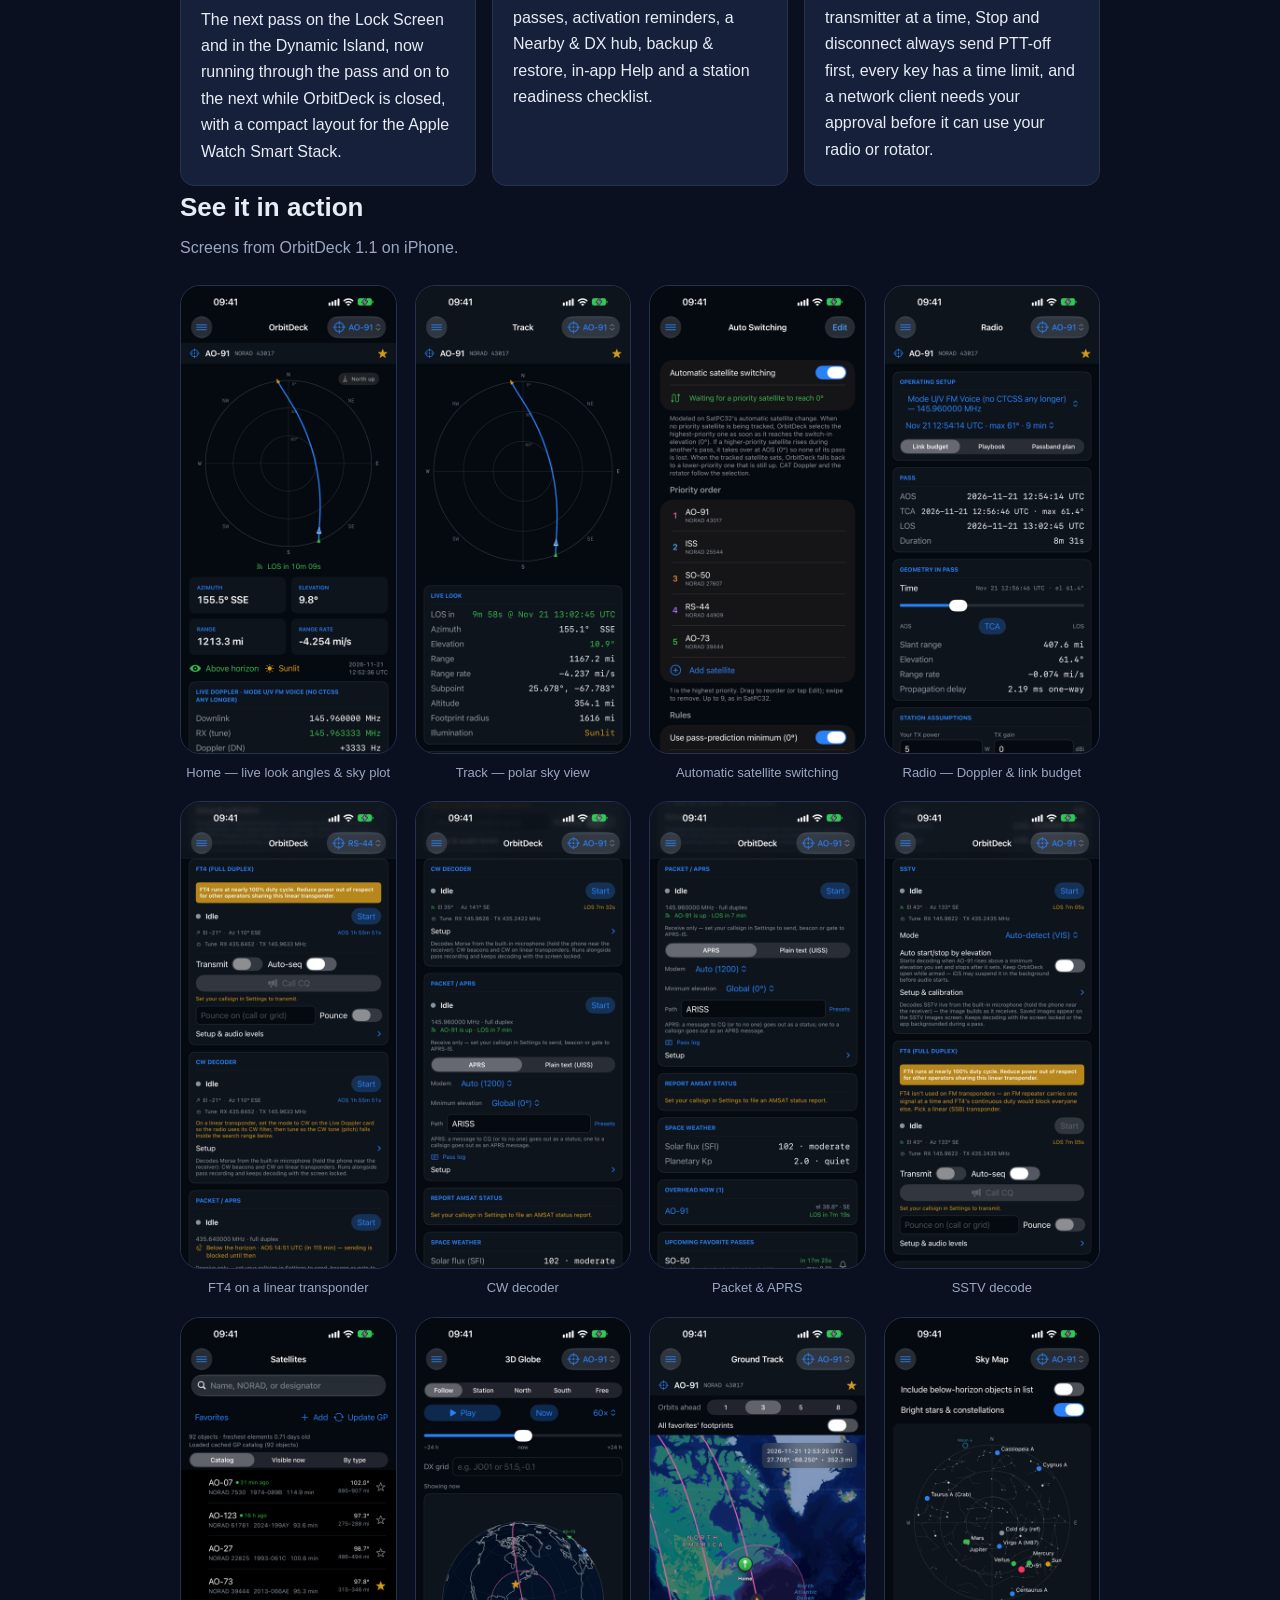
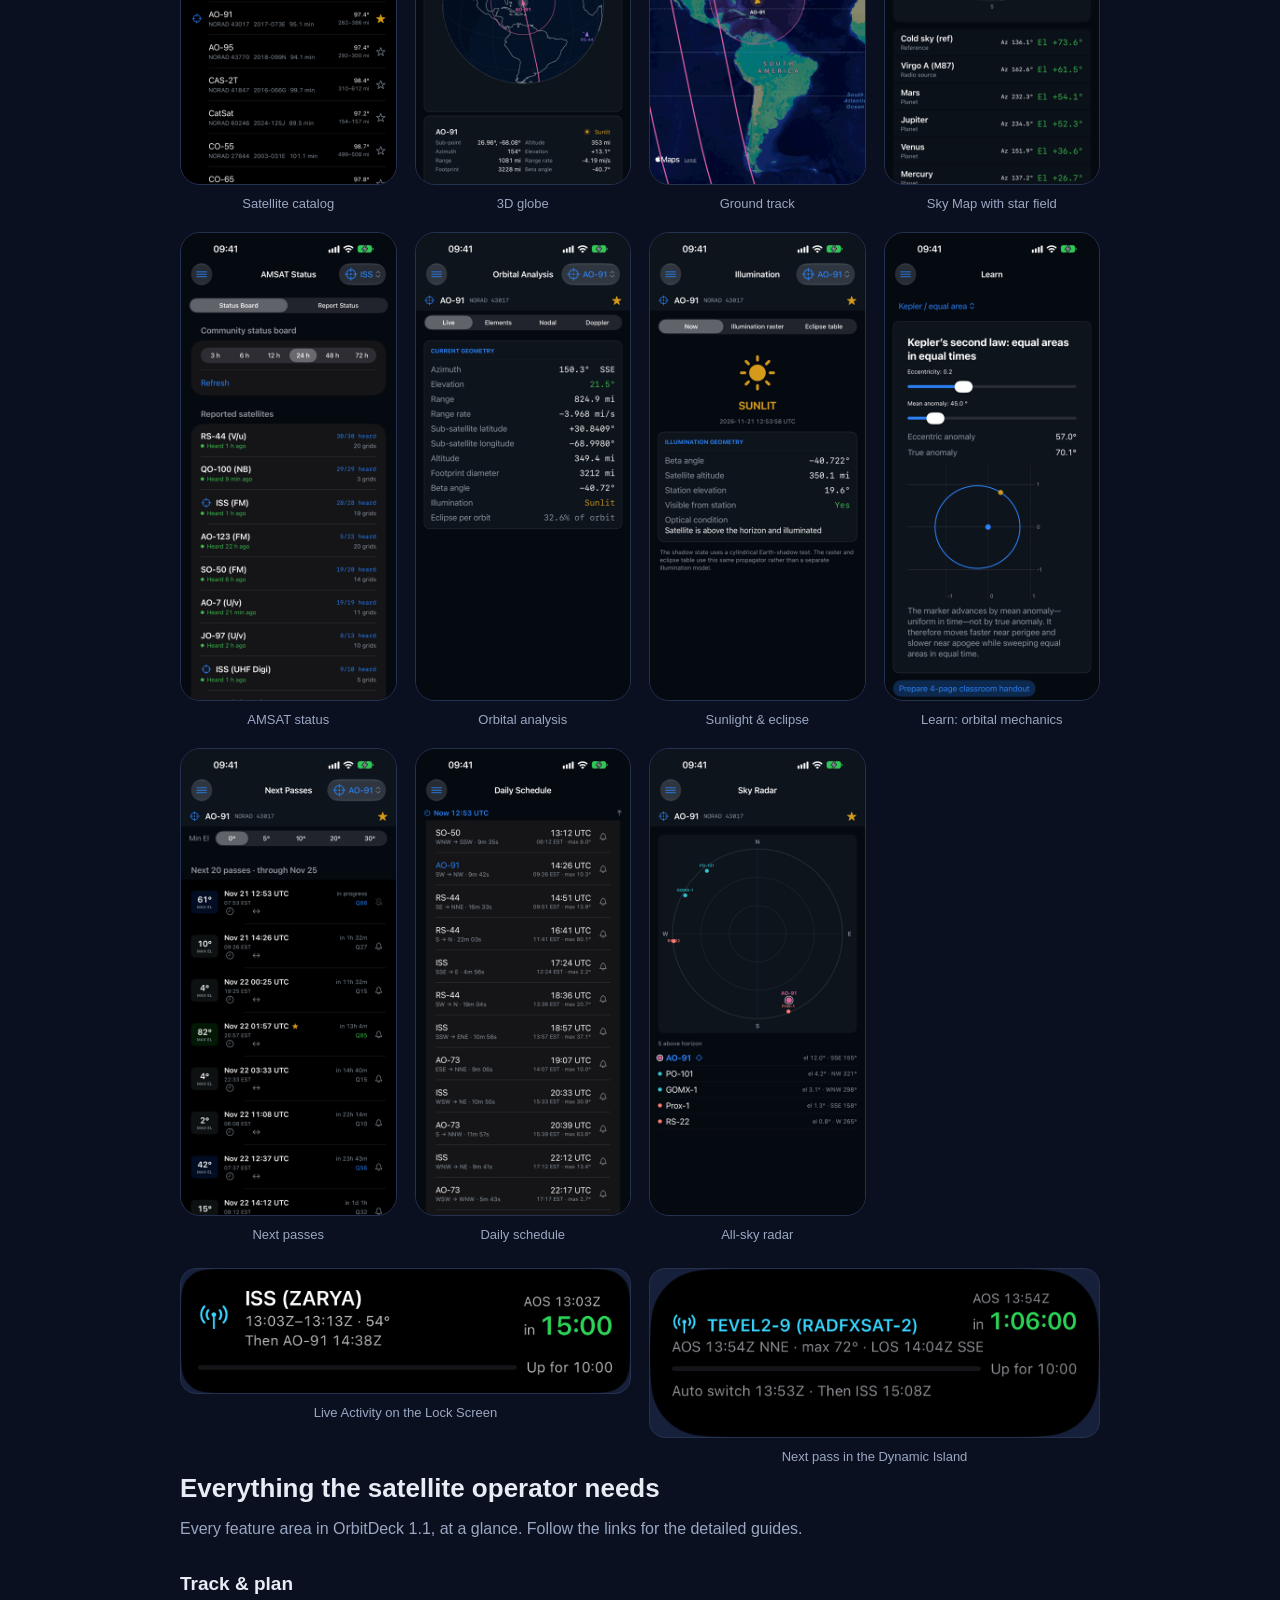
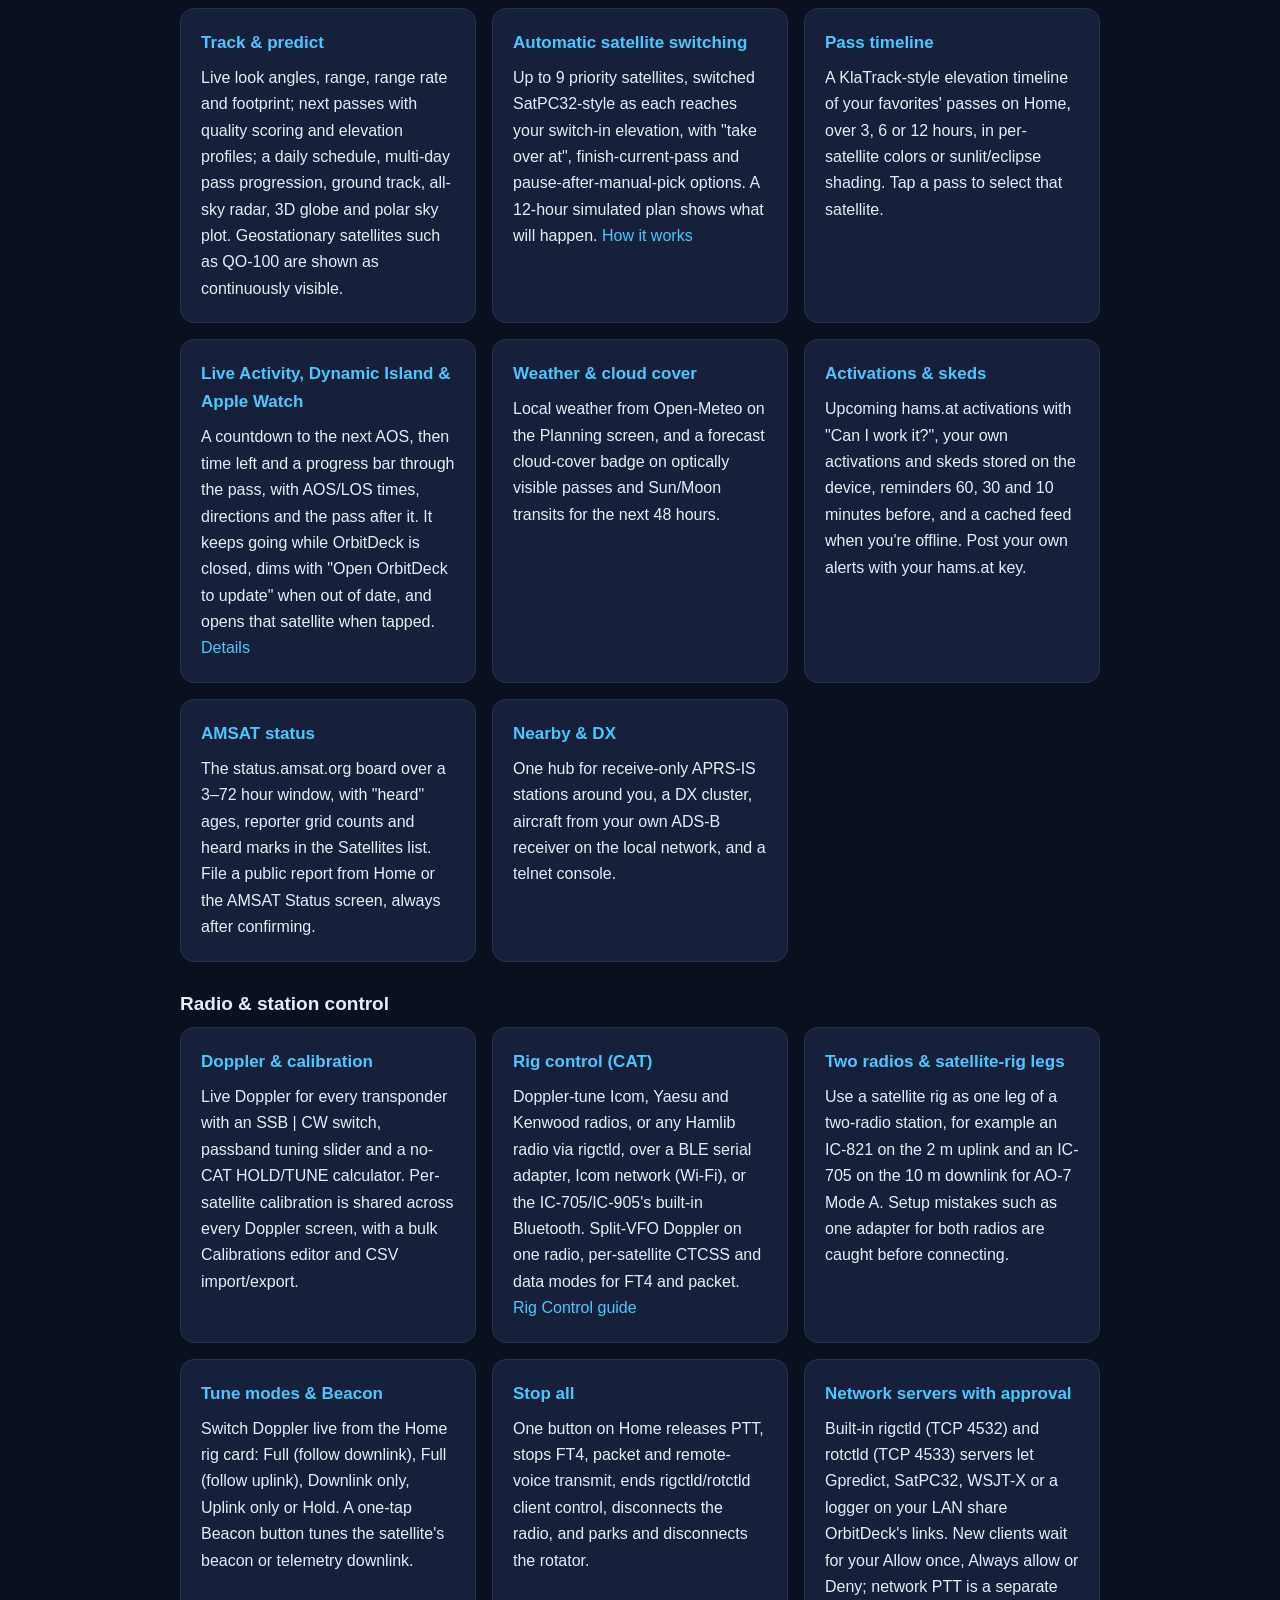
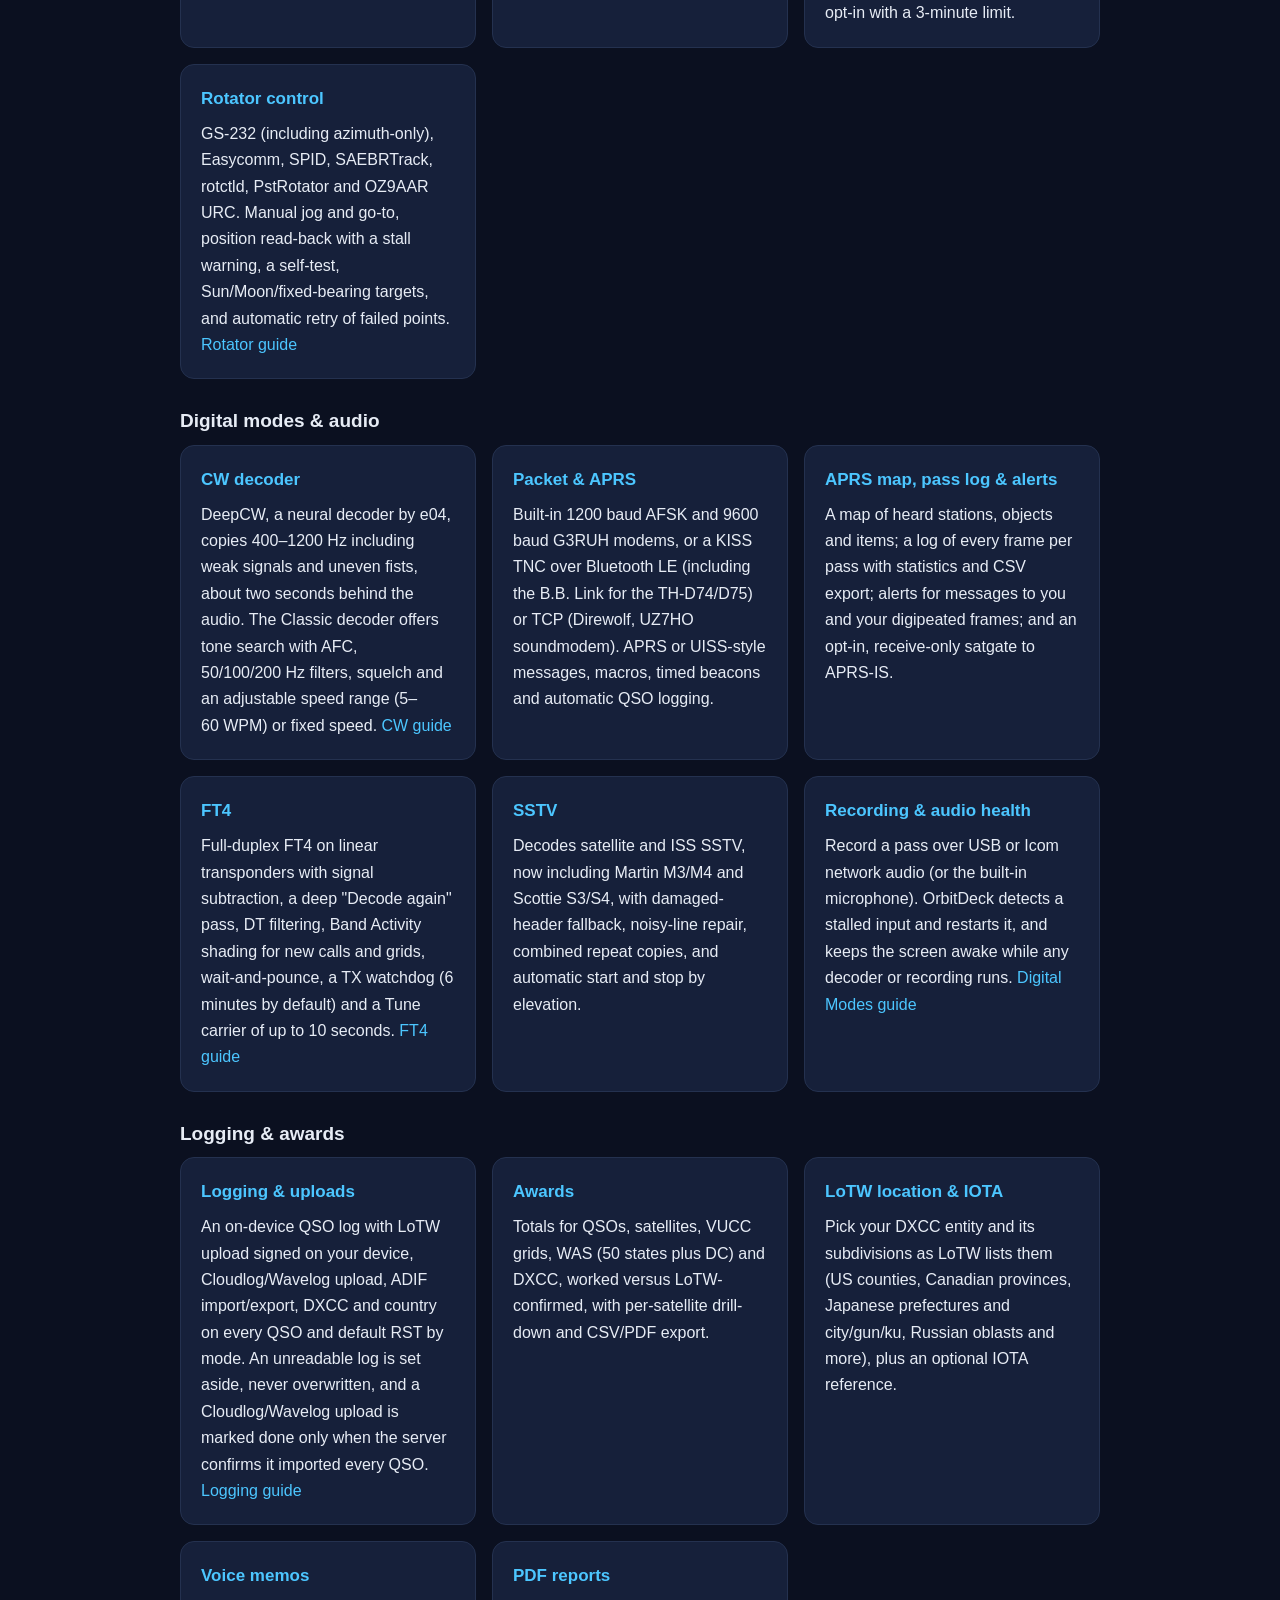
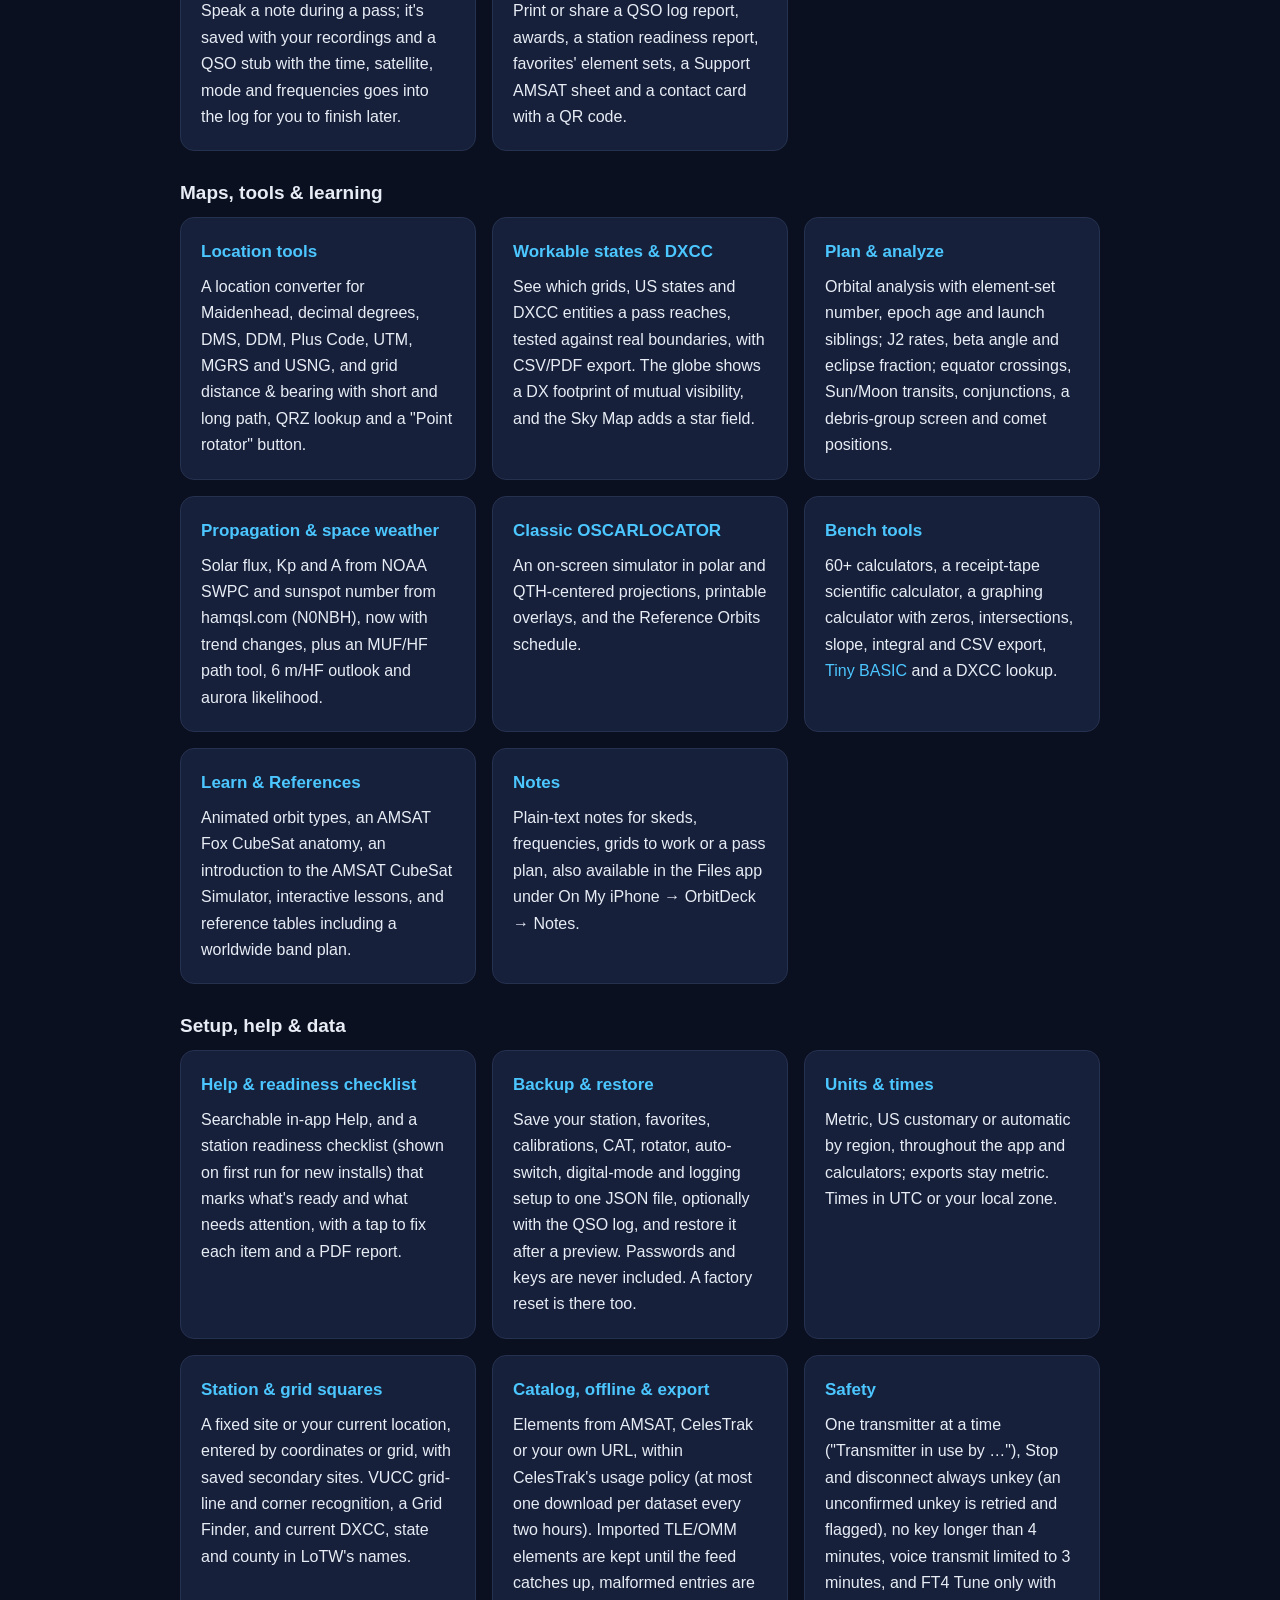
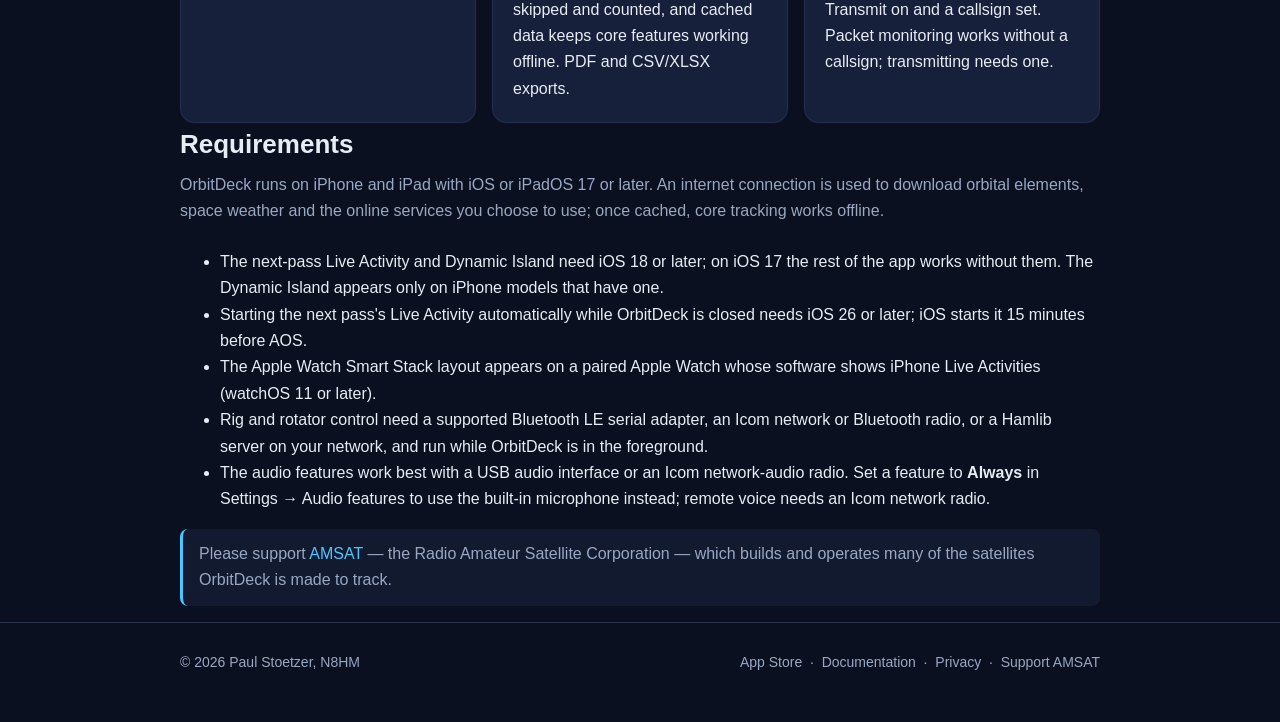
==== commit a9833e7f: "1.1 (5): App Store package, documentation audit, privacy manifest, small fixes - AppStore-1.1/: subm" ====
--- a/docs/index.html
+++ b/docs/index.html
@@ -85,7 +85,7 @@
             </div>
             <div class="card">
                 <h3>Safer transmitting</h3>
-                <p>One transmitter authority for every mode, guaranteed unkey on Stop and disconnect, maximum key times, and approval before a network client can use your radio or rotator.</p>
+                <p>Only one feature can key the transmitter at a time, Stop and disconnect always send PTT-off first, every key has a time limit, and a network client needs your approval before it can use your radio or rotator.</p>
             </div>
         </div>
     </section>
@@ -180,7 +180,7 @@
             </div>
             <div class="card">
                 <h3>Stop all</h3>
-                <p>One button releases PTT, stops FT4, packet and remote-voice transmit, ends network-client control, disconnects the radio, and parks and disconnects the rotator.</p>
+                <p>One button on Home releases PTT, stops FT4, packet and remote-voice transmit, ends rigctld/rotctld client control, disconnects the radio, and parks and disconnects the rotator.</p>
             </div>
             <div class="card">
                 <h3>Network servers with approval</h3>
@@ -196,7 +196,7 @@
         <div class="grid">
             <div class="card">
                 <h3>CW decoder</h3>
-                <p>DeepCW, a neural decoder by e04, copies 400–1200&nbsp;Hz including weak signals and uneven fists, about two seconds behind the audio. The Classic decoder offers tone search with AFC, 50/100/200&nbsp;Hz filters, squelch and 5–50&nbsp;WPM. <a href="digitalmodes.html#cw">CW guide</a></p>
+                <p>DeepCW, a neural decoder by e04, copies 400–1200&nbsp;Hz including weak signals and uneven fists, about two seconds behind the audio. The Classic decoder offers tone search with AFC, 50/100/200&nbsp;Hz filters, squelch and an adjustable speed range (5–60&nbsp;WPM) or fixed speed. <a href="digitalmodes.html#cw">CW guide</a></p>
             </div>
             <div class="card">
                 <h3>Packet &amp; APRS</h3>
@@ -208,7 +208,7 @@
             </div>
             <div class="card">
                 <h3>FT4</h3>
-                <p>Full-duplex FT4 on linear transponders with signal subtraction, a deep "Decode again" pass, DT filtering, Band Activity shading for new calls and grids, wait-and-pounce, a TX watchdog and a short Tune carrier. <a href="digitalmodes.html#ft4">FT4 guide</a></p>
+                <p>Full-duplex FT4 on linear transponders with signal subtraction, a deep "Decode again" pass, DT filtering, Band Activity shading for new calls and grids, wait-and-pounce, a TX watchdog (6 minutes by default) and a Tune carrier of up to 10 seconds. <a href="digitalmodes.html#ft4">FT4 guide</a></p>
             </div>
             <div class="card">
                 <h3>SSTV</h3>
@@ -224,7 +224,7 @@
         <div class="grid">
             <div class="card">
                 <h3>Logging &amp; uploads</h3>
-                <p>An on-device QSO log with LoTW upload signed on your device, Cloudlog/Wavelog upload, ADIF import/export, DXCC and country on every QSO and default RST by mode. An unreadable log is set aside, never overwritten, and only QSOs the server accepted are marked uploaded. <a href="logging.html">Logging guide</a></p>
+                <p>An on-device QSO log with LoTW upload signed on your device, Cloudlog/Wavelog upload, ADIF import/export, DXCC and country on every QSO and default RST by mode. An unreadable log is set aside, never overwritten, and a Cloudlog/Wavelog upload is marked done only when the server confirms it imported every QSO. <a href="logging.html">Logging guide</a></p>
             </div>
             <div class="card">
                 <h3>Awards</h3>
@@ -300,11 +300,11 @@
             </div>
             <div class="card">
                 <h3>Catalog, offline &amp; export</h3>
-                <p>Elements from AMSAT, CelesTrak or your own URL, within CelesTrak's usage policy. Imported TLE/OMM elements persist until the feed catches up, malformed entries are skipped, and cached data keeps core features working offline. PDF and CSV/XLSX exports.</p>
+                <p>Elements from AMSAT, CelesTrak or your own URL, within CelesTrak's usage policy (at most one download per dataset every two hours). Imported TLE/OMM elements are kept until the feed catches up, malformed entries are skipped and counted, and cached data keeps core features working offline. PDF and CSV/XLSX exports.</p>
             </div>
             <div class="card">
                 <h3>Safety</h3>
-                <p>One transmitter at a time ("Transmitter in use by …"), Stop and disconnect always unkey (an unconfirmed unkey is retried and flagged), maximum key times, voice transmit limited to 3 minutes, and FT4 Tune only with Transmit on and a callsign set. Packet monitoring works without a callsign.</p>
+                <p>One transmitter at a time ("Transmitter in use by …"), Stop and disconnect always unkey (an unconfirmed unkey is retried and flagged), no key longer than 4 minutes, voice transmit limited to 3 minutes, and FT4 Tune only with Transmit on and a callsign set. Packet monitoring works without a callsign; transmitting needs one.</p>
             </div>
         </div>
     </section>
@@ -314,10 +314,10 @@
         <p class="section-intro">OrbitDeck runs on iPhone and iPad with iOS or iPadOS 17 or later. An internet connection is used to download orbital elements, space weather and the online services you choose to use; once cached, core tracking works offline.</p>
         <ul>
             <li>The next-pass Live Activity and Dynamic Island need iOS 18 or later; on iOS 17 the rest of the app works without them. The Dynamic Island appears only on iPhone models that have one.</li>
-            <li>Starting the next pass's Live Activity automatically while OrbitDeck is closed needs iOS 26 or later.</li>
+            <li>Starting the next pass's Live Activity automatically while OrbitDeck is closed needs iOS 26 or later; iOS starts it 15 minutes before AOS.</li>
             <li>The Apple Watch Smart Stack layout appears on a paired Apple Watch whose software shows iPhone Live Activities (watchOS 11 or later).</li>
             <li>Rig and rotator control need a supported Bluetooth&nbsp;LE serial adapter, an Icom network or Bluetooth radio, or a Hamlib server on your network, and run while OrbitDeck is in the foreground.</li>
-            <li>The audio features work best with a USB audio interface or an Icom network-audio radio; most can also use the built-in microphone.</li>
+            <li>The audio features work best with a USB audio interface or an Icom network-audio radio. Set a feature to <strong>Always</strong> in Settings &rarr; Audio features to use the built-in microphone instead; remote voice needs an Icom network radio.</li>
         </ul>
 
         <div class="note">
